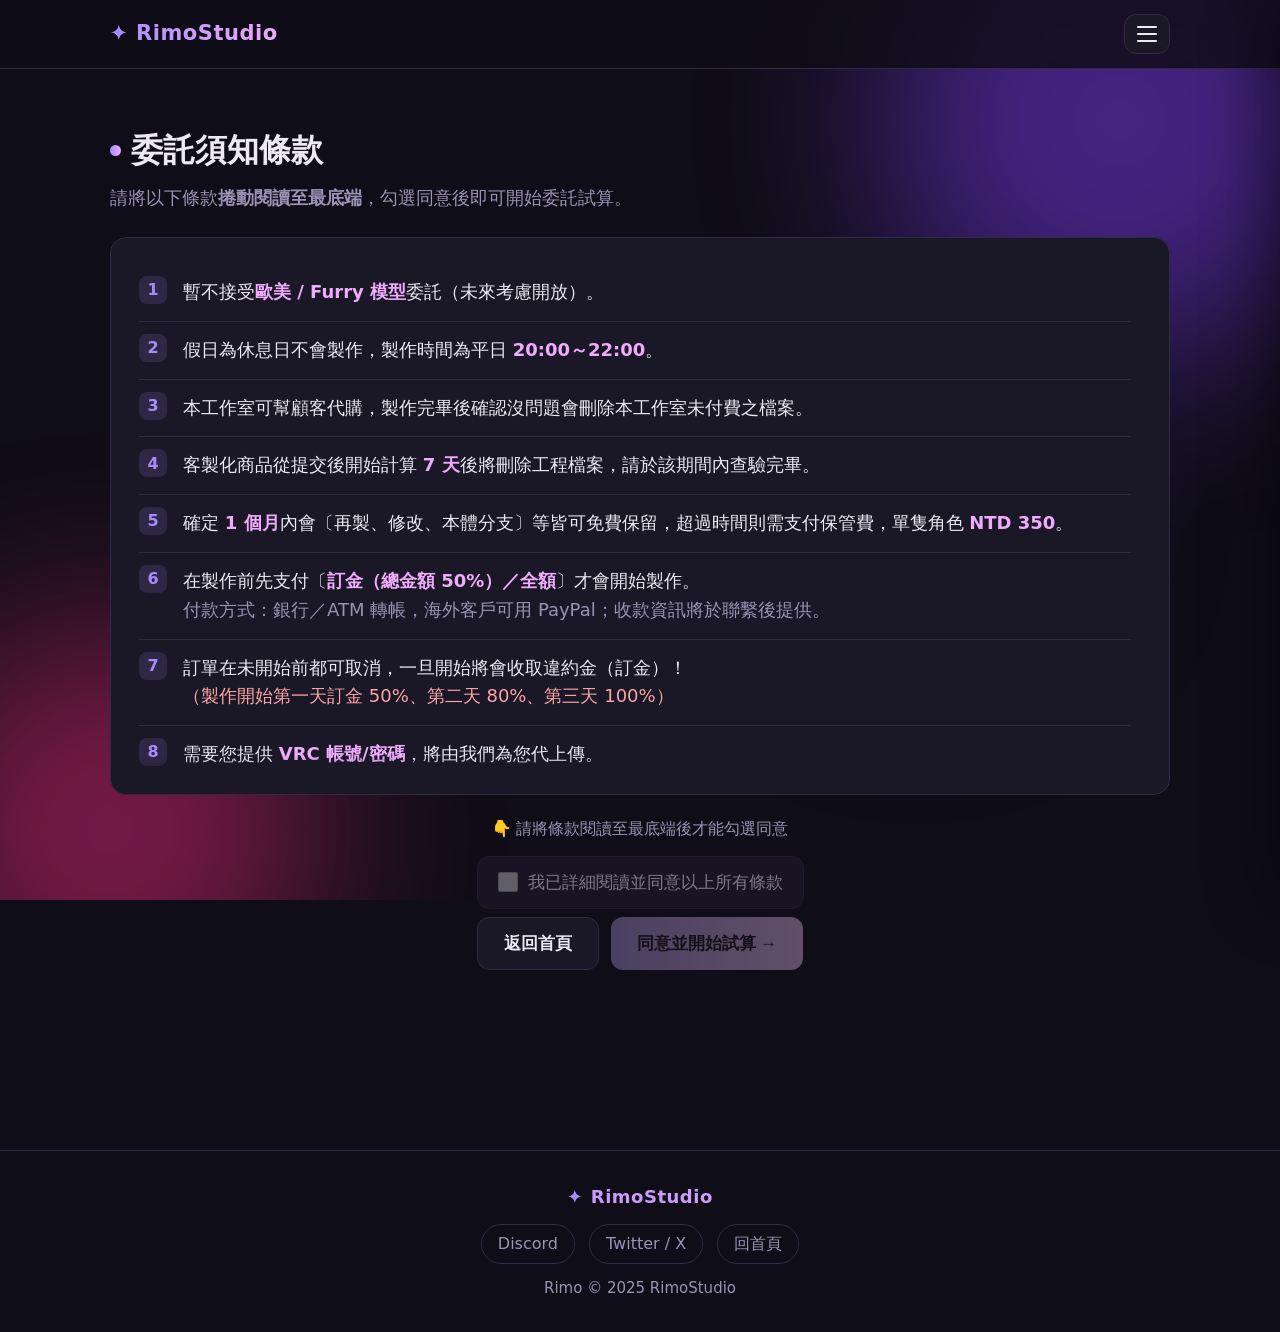
==== estimate.html @ 616fffb2 "V2.2-a - 修改明細結果呈現方式" ====
<!DOCTYPE html>
<html lang="zh-Hant">
<head>
<meta charset="UTF-8">
<meta name="viewport" content="width=device-width, initial-scale=1.0">
<title>委託試算｜RimoStudio VRChat 模型客製化報價</title>
<meta name="description" content="RimoStudio 線上委託試算 —— 選擇方案與加購項目，即時估算 VRChat 角色模型客製化費用。">
<meta name="keywords" content="VRChat,模型修改,改模,角色客製化,委託試算,報價,價目表,RimoStudio">
<meta name="robots" content="index,follow">
<link rel="canonical" href="https://www.vrc-yune.org/estimate.html">
<meta property="og:type" content="website">
<meta property="og:site_name" content="RimoStudio">
<meta property="og:locale" content="zh_TW">
<meta property="og:title" content="委託試算｜RimoStudio">
<meta property="og:description" content="線上估算 VRChat 角色模型客製化費用。">
<meta property="og:url" content="https://www.vrc-yune.org/estimate.html">
<link rel="icon" type="image/svg+xml" href="assets/favicon.svg">
<script>
  document.documentElement.classList.add('js');
  /* 委託須知閘門：同意效期 24 小時，未同意或已過期者導回須知頁 */
  (function(){
    var ONE_DAY = 86400000;
    var t = +localStorage.getItem('rimo_agreed') || 0;
    if(!t || Date.now() - t > ONE_DAY){ location.replace('terms.html'); }
  })();
</script>
<link rel="stylesheet" href="assets/style.css?v=14">
<style>
  .wrap{padding-bottom:120px}
  .page-head{text-align:center;padding:40px 0 8px}
  .page-head h1{font-size:clamp(28px,4vw,40px);letter-spacing:1px;
    background:linear-gradient(90deg,var(--accent),var(--accent-2));
    -webkit-background-clip:text;background-clip:text;color:transparent}
  .page-head p{color:var(--muted);margin-top:6px}
  .steps{display:flex;gap:8px;justify-content:center;flex-wrap:wrap;margin-top:14px}
  .steps span{font-size:15px;color:var(--muted);background:var(--panel);
    border:1px solid var(--line);border-radius:999px;padding:6px 14px}
  .steps b{color:var(--accent)}

  .layout{display:grid;grid-template-columns:1fr 340px;gap:24px;margin-top:24px;align-items:start}
  @media(max-width:860px){.layout{grid-template-columns:1fr}}

  section.card{background:var(--panel);border:1px solid var(--line);
    border-radius:var(--radius);padding:20px 22px;margin-bottom:20px}
  section.card > h2{font-size:20px;margin-bottom:4px;display:flex;align-items:center;gap:8px}
  section.card > .sub{color:var(--muted);font-size:15px;margin-bottom:16px}
  h2 .dot{width:9px;height:9px;border-radius:50%;background:var(--accent);display:inline-block}

  .plans{display:grid;grid-template-columns:1fr 1fr;gap:12px}
  @media(max-width:520px){.plans{grid-template-columns:1fr}}
  .plan{position:relative;border:1.5px solid var(--line);border-radius:14px;
    padding:14px 16px;cursor:pointer;transition:.15s;background:var(--panel-2)}
  .plan:hover{border-color:var(--accent)}
  .plan.sel{border-color:var(--accent);box-shadow:0 0 0 3px var(--accent-soft)}
  .plan input{position:absolute;opacity:0;pointer-events:none}
  .plan .pname{font-weight:600;font-size:17px}
  .plan .pprice{color:var(--accent-2);font-weight:700;margin:4px 0}
  .plan .pnote{color:var(--muted);font-size:14px;line-height:1.5}

  .row{display:flex;align-items:center;gap:12px;padding:12px 0;border-top:1px solid var(--line)}
  .row:first-of-type{border-top:none}
  .row .info{flex:1;min-width:0}
  .row .rname{font-size:16.5px;font-weight:500}
  .row .rnote{color:var(--muted);font-size:14px}
  .row .price{color:var(--accent-2);font-weight:600;white-space:nowrap;font-size:16px}
  .badge{display:inline-block;font-size:12px;background:var(--accent-soft);color:var(--accent);
    border-radius:6px;padding:1px 6px;margin-left:6px;vertical-align:middle}

  .stepper{display:flex;align-items:center;background:var(--panel-2);
    border:1px solid var(--line);border-radius:10px;overflow:hidden}
  .stepper button{width:32px;height:32px;border:none;background:transparent;color:var(--text);
    font-size:20px;cursor:pointer;transition:.1s}
  .stepper button:hover{background:var(--accent-soft);color:var(--accent)}
  .stepper .val{width:34px;text-align:center;font-variant-numeric:tabular-nums;font-weight:600}
  .stepper.zero .val{color:var(--muted)}

  .alt-toggle{font-size:11px;color:var(--muted);cursor:pointer;user-select:none;
    display:inline-flex;align-items:center;gap:4px;margin-top:3px}
  .alt-toggle input{accent-color:var(--accent)}
  .chk{display:flex;align-items:center;gap:8px;cursor:pointer}
  .chk input{width:18px;height:18px;accent-color:var(--accent);cursor:pointer}

  aside{position:sticky;top:80px}
  .summary{background:linear-gradient(180deg,var(--panel-2),var(--panel));
    border:1px solid var(--line);border-radius:var(--radius);padding:20px}
  .summary h3{font-size:18px;margin-bottom:14px}
  #items{font-size:15px;max-height:44vh;overflow:auto}
  #items .li{display:flex;justify-content:space-between;gap:10px;padding:6px 0;
    border-bottom:1px dashed var(--line);color:var(--muted)}
  #items .li .n{color:var(--text)}
  #items .empty{color:var(--muted);text-align:center;padding:20px 0}
  .total{margin-top:16px;padding-top:16px;border-top:2px solid var(--line);
    display:flex;justify-content:space-between;align-items:baseline}
  .total .lbl{font-size:16px;color:var(--muted)}
  .total .amt{font-size:32px;font-weight:800;color:var(--accent-2)}
  .from-note{font-size:13px;color:var(--muted);margin-top:8px;line-height:1.5}
  .cta-btn{display:block;width:100%;text-align:center;margin-top:16px;
    background:linear-gradient(90deg,var(--accent),var(--accent-2));color:#1a1726;
    font-weight:700;padding:13px;border-radius:12px;border:none;cursor:pointer;font-size:17px}
  .cta-btn:hover{filter:brightness(1.08)}
  .sub-link{display:block;width:100%;text-align:center;margin-top:10px;padding:11px;
    border-radius:12px;border:1px solid var(--line);color:var(--muted);
    font-size:16px;transition:.15s}
  .sub-link:hover{border-color:var(--accent);color:var(--accent-2)}
  /* 折扣代碼 */
  .disc-box{margin-top:14px}
  .disc-row{display:flex;gap:8px}
  .disc-row input{flex:1;min-width:0;padding:10px 12px;border-radius:10px;border:1px solid var(--line);
    background:var(--panel-2);color:var(--text);font-size:15px;text-transform:uppercase}
  .disc-row input::placeholder{text-transform:none;color:var(--muted)}
  .disc-row button{border:none;border-radius:10px;padding:0 18px;cursor:pointer;font-weight:700;font-size:15px;
    background:var(--panel-2);border:1px solid var(--line);color:var(--text);transition:.15s}
  .disc-row button:hover{border-color:var(--accent);color:var(--accent-2)}
  .disc-msg{font-size:13px;margin-top:8px;min-height:1em}
  .disc-msg.ok{color:var(--ok)} .disc-msg.err{color:#fca5a5}
  .disc-line{display:flex;justify-content:space-between;align-items:center;margin-top:14px;
    color:var(--ok);font-size:14px;font-weight:600}
  /* 試算結果彈窗 */
  .result-modal{position:fixed;inset:0;z-index:120;background:rgba(8,6,14,.75);backdrop-filter:blur(4px);
    display:none;align-items:flex-start;justify-content:center;padding:40px 16px;overflow:auto}
  .result-modal.open{display:flex}
  .rm-card{background:var(--panel);border:1px solid var(--line);border-radius:18px;max-width:460px;width:100%;
    padding:28px 26px;position:relative;box-shadow:0 30px 80px rgba(0,0,0,.55);animation:rmIn .35s cubic-bezier(.16,.8,.3,1)}
  @keyframes rmIn{from{opacity:0;transform:translateY(24px) scale(.97)}to{opacity:1;transform:none}}
  .rm-x{position:absolute;top:12px;right:16px;background:none;border:none;color:var(--muted);font-size:26px;cursor:pointer;line-height:1}
  .rm-x:hover{color:var(--text)}
  .rm-head{text-align:center;border-bottom:1px solid var(--line);padding-bottom:16px;margin-bottom:16px}
  .rm-logo{font-weight:800;font-size:15px;letter-spacing:.5px;
    background:linear-gradient(90deg,var(--accent),var(--accent-2));-webkit-background-clip:text;background-clip:text;color:transparent}
  .rm-head h3{font-size:22px;margin:6px 0 4px}
  .rm-date{font-size:12.5px;color:var(--muted)}
  .rm-items{font-size:14px;max-height:38vh;overflow:auto}
  .rm-items .li{display:flex;justify-content:space-between;gap:10px;padding:7px 0;border-bottom:1px dashed var(--line);color:var(--muted)}
  .rm-items .li .n{color:var(--text)}
  .rm-items .li.disc{color:var(--ok);font-weight:600}
  .rm-total-row{display:flex;justify-content:space-between;align-items:baseline;margin-top:14px;padding-top:14px;border-top:2px solid var(--line)}
  .rm-total-row>span:first-child{color:var(--muted);font-size:15px}
  .rm-total{font-size:30px;font-weight:800;color:var(--accent-2)}
  .rm-note{font-size:12.5px;color:var(--muted);margin-top:14px;line-height:1.7;text-align:center}
  .rm-code{margin-top:14px;text-align:center;font-size:15px;font-weight:700;color:var(--accent-2);
    background:var(--accent-soft);border:1px dashed var(--accent);border-radius:10px;padding:10px 12px}
  .rm-code b{font-family:monospace;font-size:17px;letter-spacing:1px}
  .rm-actions{display:flex;flex-direction:column;gap:10px;margin-top:18px}
  .rm-actions .btn{width:100%;text-align:center}
  /* 對應／非對應雙計數器 */
  .alt-counters{display:flex;flex-direction:column;gap:8px;align-items:flex-end}
  .ac{display:flex;align-items:center;gap:10px}
  .ac-lbl{font-size:14px;color:var(--muted);white-space:nowrap}
  .ac-lbl b{color:var(--accent-2);font-weight:700;margin-left:4px}
  @media(max-width:520px){
    .alt-counters{align-items:stretch;width:100%}
    .ac{justify-content:space-between}
  }
</style>
</head>
<body>

<div class="orbs"><span class="orb a"></span><span class="orb b"></span><span class="orb c"></span></div>

<nav class="nav"><div class="nav-inner">
  <span class="brand">RimoStudio</span>
  <button class="nav-toggle" aria-label="開啟選單" aria-expanded="false"><span></span><span></span><span></span></button>
  <div class="nav-links">
    <a href="index.html">首頁</a>
    <a href="index.html#gallery">作品集</a>
    <a href="team.html">團隊介紹</a>
    <a href="terms.html">委託須知</a>
    <a href="glossary.html">用詞說明</a>
    <a href="index.html#faq">常見問答</a>
    <a href="index.html#schedule">改模排程</a>
    <a href="estimate.html" class="cta">委託試算</a>
  </div>
</div></nav>
<div class="nav-backdrop"></div>

<div class="wrap">
  <header class="page-head stagger">
    <h1 class="reveal">委託試算</h1>
    <p class="reveal">選擇方案與加購項目，即時估算你的委託費用（新台幣 TWD）</p>
    <div class="steps reveal"><span><b>1.</b> 選擇方案</span><span><b>2.</b> 選擇加購商品</span><span><b>3.</b> 聯繫店主</span></div>
    <p class="reveal" style="margin-top:12px;font-size:15.5px;color:var(--muted)">
      不清楚名詞含義？請先參考 <a href="glossary.html">用詞說明</a>
    </p>
  </header>

  <div class="layout">
    <main>
      <section class="card reveal">
        <h2><span class="dot"></span>選擇方案</h2>
        <div class="sub">優惠方案已含基礎 $900；價格為方案總價</div>
        <div class="plans stagger" id="plans"></div>
      </section>

      <section class="card reveal">
        <h2><span class="dot"></span>加購區</h2>
        <div class="sub">可依需求自由追加，數量即時計入總價</div>
        <div id="grp-main"></div>
      </section>

      <section class="card reveal">
        <h2><span class="dot"></span>便利功能</h2>
        <div id="grp-util"></div>
      </section>

      <section class="card reveal">
        <h2><span class="dot"></span>NSFW 系統</h2>
        <div class="sub">預設位置：嘴、胸、穴、屁股、左右手；每多一個位置 +$100</div>
        <div id="grp-nsfw"></div>
      </section>

      <section class="card reveal">
        <h2><span class="dot"></span>Booth 商品代購</h2>
        <div class="sub">依商品日幣金額分級，每件商品額外收取</div>
        <div id="grp-booth"></div>
      </section>

      <section class="card reveal">
        <h2><span class="dot"></span>加購保固</h2>
        <div class="sub">每 1 個月 $700，每個方案最多可加購至 6 個月（部分方案已含保固）</div>
        <div id="grp-warranty"></div>
      </section>
    </main>

    <aside>
      <div class="summary reveal right">
        <h3>試算明細</h3>
        <div id="items"><div class="empty">尚未選擇任何項目</div></div>
        <div class="disc-box" id="discBox">
          <div class="disc-row">
            <input type="text" id="discCode" placeholder="折扣代碼（選填）" autocomplete="off">
            <button type="button" id="discApply">套用</button>
          </div>
          <div class="disc-msg" id="discMsg"></div>
        </div>
        <div class="disc-line" id="discLine" style="display:none"><span id="discTag"></span><span id="discAmt"></span></div>
        <div class="total"><span class="lbl">預估總額</span><span class="amt" id="total">$0</span></div>
        <div class="from-note" id="fromNote"></div>
        <button class="cta-btn" id="cta">聯繫店主確認委託 →</button>
        <a href="glossary.html" class="sub-link">📖 查看用詞說明</a>
      </div>
    </aside>
  </div>
</div>

<!-- 試算結果彈窗 -->
<div class="result-modal" id="resultModal">
  <div class="rm-card">
    <button class="rm-x" id="rmClose" aria-label="關閉">×</button>
    <div class="rm-head">
      <div class="rm-logo">✦ RimoStudio</div>
      <h3>委託試算結果</h3>
      <div class="rm-date" id="rmDate"></div>
    </div>
    <div class="rm-items" id="rmItems"></div>
    <div class="rm-total-row"><span>預估總額</span><span class="rm-total" id="rmTotal">$0</span></div>
    <div class="rm-code" id="rmCode" style="display:none"></div>
    <div class="rm-note">※ 此為預估金額，實際費用由店主確認為準。<br>請<strong>截圖或複製此結果</strong>，並透過 Discord 聯繫店主完成委託。</div>
    <div class="rm-actions">
      <a href="https://discord.gg/tzbvaHy9Kx" target="_blank" rel="noopener" class="btn btn-primary">前往 Discord 聯繫店主 →</a>
      <button class="btn btn-ghost" id="rmCopy">📋 複製明細文字</button>
      <button class="btn btn-ghost" id="rmBack">返回修改</button>
    </div>
  </div>
</div>

<footer class="footer">
  <div class="brand">RimoStudio</div>
  <div class="social">
    <a href="https://discord.gg/tzbvaHy9Kx" target="_blank" rel="noopener">Discord</a>
    <a href="https://x.com/Rimooo_vrc" target="_blank" rel="noopener">Twitter / X</a>
    <a href="index.html">回首頁</a>
  </div>
  <div>Rimo © 2025 RimoStudio</div>
</footer>

<script>
const PLANS = [
  {id:'none',    name:'不選方案（只加購）', price:0,    note:'僅計算下方加購項目'},
  {id:'upload',  name:'代客上傳',           price:250,  note:'僅上傳模型，不含任何修改及保固'},
  {id:'oc',      name:'通靈 / 風格 / OC 人物', price:4500, from:true, note:'店主風格／自訂人物，含保固 1 個月'},
  {id:'friendly',name:'友好方案',           price:1200, note:'模型×1 / 衣服×1 / 頭髮×1 / 按鈕×2 / 無保固'},
  {id:'value',   name:'超值方案',           price:2100, note:'模型×1 / 衣服×1 / 頭髮×1 / 按鈕×5 / 簡易改色×1 / 保固1個月'},
  {id:'discount',name:'優惠方案',           price:2700, note:'模型×1 / 衣服×1 / 頭髮×1 / 按鈕×8 / 簡易改色×1 / 臉型×1 / 保固2個月'},
  {id:'peace',   name:'安心方案',           price:1500, note:'模型×1 / 自由選配 / 保固1個月'},
];
const MAIN = [
  {id:'cloth', name:'套衣服',      price:150, note:'對應角色', alt:{name:'非對應角色', price:350, from:true}},
  {id:'hair',  name:'套頭髮',      price:150, note:'對應角色', alt:{name:'非對應角色', price:350, from:true}},
  {id:'prop',  name:'套道具',      price:150, note:'對應角色', alt:{name:'非對應角色', price:250, from:true}},
  {id:'makeup',name:'妝容 / 紋身', price:150, from:true, alt:{name:'非對應角色', price:500, from:true}},
  {id:'func',  name:'功能安裝',    price:350, from:true, alt:{name:'非對應角色', price:600, from:true}},
  {id:'funcmod',name:'功能修改',   price:600, from:true, note:'提取部分功能等'},
  {id:'btnTrad',name:'傳統按鈕',   price:250},
  {id:'btnMod', name:'現代按鈕',   price:100, note:'所有方案預設現代按鈕'},
  {id:'recolor',name:'簡易改圖 / 色', price:250, note:'無精修'},
  {id:'recolorAdv',name:'進階改圖 / 色', price:500, from:true, note:'精修'},
  {id:'face',  name:'臉型修改',    price:450, from:true, note:'姐系 / 妹系等'},
  {id:'anim',  name:'角色動畫',    price:350, from:true, note:'手勢、表情、動作'},
  {id:'body',  name:'身形修改',    price:600, from:true},
  {id:'material',name:'材質修改',  price:350, from:true},
  {id:'mesh',  name:'網格修改',    price:300, from:true, note:'$300～2000 起，依複雜度'},
];
const UTIL = [
  {id:'handmenu', type:'baseCounter', name:'手部虛擬快捷選單', base:300, per:100,
    baseLabel:'安裝', perLabel:'額外虛擬按鈕', note:'僅限 VR 玩家；每顆按鈕 +$100'},
  {id:'utility', name:'簡易便利工具安裝', price:350, note:'睡姿 / 坐蹲姿 / 畫筆 / 小地圖 / 飛行 等'},
];
const NSFW = [
  {id:'sps',  type:'baseCounter', name:'SPS 系統',   base:250, per:100, baseLabel:'安裝', perLabel:'額外位置', note:'可吸附柱狀體'},
  {id:'spsd', type:'baseCounter', name:'SPS-D 系統', base:350, per:100, baseLabel:'安裝', perLabel:'額外位置', note:'插入物體'},
  {id:'pcs',  type:'baseCounter', name:'PCS 系統',   base:150, per:100, baseLabel:'安裝', perLabel:'額外位置', note:'吸附時有聲音'},
];
const BOOTH = [
  {id:'b1', name:'Booth 代購 ¥50～2999',   price:50},
  {id:'b2', name:'Booth 代購 ¥3000～4999', price:80},
  {id:'b3', name:'Booth 代購 ¥5000 以上',  price:150},
];

// ▼▼▼ 折扣後台網址：部署 Cloudflare Worker 後填入（結尾不要加斜線）；留空則隱藏折扣框 ▼▼▼
const DISCOUNT_API = 'https://rimo-discount.u1788u1788.workers.dev';
// ▲▲▲

const state = { plan:'none', qty:{}, alt:{}, warranty:0, discount:null };
const $ = s => document.querySelector(s);

function buildPlans(){
  $('#plans').innerHTML = PLANS.map(p=>`
    <label class="plan reveal ${p.id==='none'?'sel':''}" data-plan="${p.id}">
      <input type="radio" name="plan" value="${p.id}" ${p.id==='none'?'checked':''}>
      <div class="pname">${p.name}</div>
      <div class="pprice">${p.price?('$'+p.price.toLocaleString()+(p.from?' 起':'')):'—'}</div>
      <div class="pnote">${p.note}</div>
    </label>`).join('');
  document.querySelectorAll('.plan').forEach(el=>{
    el.addEventListener('click',()=>{
      state.plan = el.dataset.plan;
      document.querySelectorAll('.plan').forEach(x=>x.classList.remove('sel'));
      el.classList.add('sel');
      el.querySelector('input').checked = true;
      recalc();
    });
  });
}
function stepper(id, val){
  return `<div class="stepper ${val?'':'zero'}" data-step="${id}">
      <button data-d="-1">−</button><span class="val" id="v-${id}">${val}</span><button data-d="1">+</button>
    </div>`;
}
function subCounterRow(id, name, price, from, note){
  const q = state.qty[id]||0;
  const priceTxt = '$'+price.toLocaleString()+(from?'<span class="badge">起</span>':'');
  return `<div class="row">
      <div class="info"><div class="rname">${name}</div>
        <div class="rnote">${note||''}</div></div>
      <div class="price">${priceTxt}</div>
      ${stepper(id, q)}
    </div>`;
}
function miniCounter(id, label, price, from){
  const q = state.qty[id]||0;
  return `<div class="ac">
      <span class="ac-lbl">${label}<b>$${price.toLocaleString()}${from?' 起':''}</b></span>
      ${stepper(id, q)}
    </div>`;
}
function counterRow(it){
  // 有對應/非對應之分的項目 → 同一列放兩個小計數器，可同時加購
  if(it.alt){
    return `<div class="row">
        <div class="info"><div class="rname">${it.name}</div>
          <div class="rnote">對應／非對應可分別加購</div></div>
        <div class="alt-counters">
          ${miniCounter(it.id, '對應角色 ', it.price, it.from)}
          ${miniCounter(it.id+'_alt', it.alt.name+' ', it.alt.price, it.alt.from)}
        </div>
      </div>`;
  }
  return subCounterRow(it.id, it.name, it.price, it.from, it.note||'');
}
function baseCounterRow(it){
  const q = state.qty[it.id]||0;
  const on = state.qty[it.id+'_on']?1:0;
  return `<div class="row">
      <div class="info">
        <label class="chk"><input type="checkbox" data-base="${it.id}" ${on?'checked':''}>
          <span class="rname">${it.name}</span></label>
        <div class="rnote">${it.note||''}（${it.baseLabel} $${it.base}／${it.perLabel} 每個 +$${it.per}）</div>
      </div>
      <div class="price">$${it.base}</div>
      <div style="display:flex;flex-direction:column;align-items:flex-end;gap:2px">
        <span class="rnote">${it.perLabel}</span>${stepper(it.id, q)}
      </div>
    </div>`;
}
function render(){
  $('#grp-main').innerHTML  = MAIN.map(counterRow).join('');
  $('#grp-util').innerHTML  = UTIL.map(it=>it.type==='baseCounter'?baseCounterRow(it):counterRow(it)).join('');
  $('#grp-nsfw').innerHTML  = NSFW.map(baseCounterRow).join('');
  $('#grp-booth').innerHTML = BOOTH.map(counterRow).join('');
  $('#grp-warranty').innerHTML = `<div class="row">
      <div class="info"><div class="rname">加購保固</div><div class="rnote">每 1 個月 $700，上限 6 個月</div></div>
      <div class="price">$700 / 月</div>${stepper('warranty', state.warranty)}
    </div>`;
  bindSteppers(); bindBases();
}
function bindSteppers(){
  document.querySelectorAll('[data-step]').forEach(el=>{
    const id = el.dataset.step;
    el.querySelectorAll('button').forEach(b=>{
      b.onclick = ()=>{
        const d = +b.dataset.d;
        if(id==='warranty'){ state.warranty = Math.max(0,Math.min(6,state.warranty+d)); }
        else { state.qty[id] = Math.max(0,(state.qty[id]||0)+d); }
        recalc(); render();
      };
    });
  });
}
function bindBases(){
  document.querySelectorAll('[data-base]').forEach(el=>{
    el.onchange = ()=>{ state.qty[el.dataset.base+'_on']=el.checked; recalc(); render(); };
  });
}
function recalc(){
  let total=0, hasFrom=false;
  const lines=[];
  const add=(name,amt,from)=>{ lines.push({name,amt,from}); total+=amt; if(from)hasFrom=true; };

  const plan = PLANS.find(p=>p.id===state.plan);
  if(plan && plan.price>0) add(plan.name, plan.price, plan.from);

  const allCounters = [...MAIN, ...BOOTH, ...UTIL.filter(x=>x.type!=='baseCounter')];
  allCounters.forEach(it=>{
    const q = state.qty[it.id]||0;
    if(q) add(`${it.name}${it.alt?'（對應角色）':''} ×${q}`, it.price*q, it.from);
    if(it.alt){
      const qa = state.qty[it.id+'_alt']||0;
      if(qa) add(`${it.name}（${it.alt.name}）×${qa}`, it.alt.price*qa, it.alt.from);
    }
  });

  [...UTIL, ...NSFW].filter(x=>x.type==='baseCounter').forEach(it=>{
    if(!state.qty[it.id+'_on']) return;
    const extra = state.qty[it.id]||0;
    add(`${it.name}`, it.base, false);
    if(extra) add(`　└ ${it.perLabel} ×${extra}`, it.per*extra, false);
  });

  if(state.warranty>0) add(`加購保固 ×${state.warranty} 個月`, 700*state.warranty, false);

  $('#items').innerHTML = lines.length
    ? lines.map(l=>`<div class="li"><span class="n">${l.name}${l.from?'<span class="badge">起</span>':''}</span><span>$${l.amt.toLocaleString()}</span></div>`).join('')
    : '<div class="empty">尚未選擇任何項目</div>';

  // 折扣
  let discountAmt = 0;
  if(state.discount && total>0){
    discountAmt = state.discount.type==='percent'
      ? Math.round(total * state.discount.value / 100)
      : Math.min(total, state.discount.value);
  }
  const finalTotal = Math.max(0, total - discountAmt);
  if(state.discount && discountAmt>0){
    $('#discLine').style.display='flex';
    const d = state.discount;
    $('#discTag').textContent = `折扣 ${d.code}（${d.type==='percent' ? d.value+'%' : '折抵 $'+d.value}）`;
    $('#discAmt').textContent = '-$'+discountAmt.toLocaleString();
  } else {
    $('#discLine').style.display='none';
  }

  // 供結果彈窗 / 複製功能使用
  state.summary = { lines: lines.slice(), discountAmt, finalTotal, hasFrom, discount: state.discount };

  $('#total').textContent = '$'+finalTotal.toLocaleString()+(hasFrom?' 起':'');
  $('#fromNote').textContent = hasFrom
    ? '※ 含「起」價項目，實際費用依需求複雜度由店主確認為準。'
    : '';
}
buildPlans();
render();
recalc();

/* ===== 折扣代碼 ===== */
(function initDiscount(){
  if(!DISCOUNT_API){ $('#discBox').style.display='none'; return; }
  const apply = async ()=>{
    const code = $('#discCode').value.trim();
    const msg = $('#discMsg');
    if(!code){ state.discount=null; msg.textContent=''; msg.className='disc-msg'; recalc(); return; }
    msg.textContent='驗證中…'; msg.className='disc-msg';
    try{
      const r = await fetch(DISCOUNT_API.replace(/\/$/,'')+'/api/validate',{
        method:'POST', headers:{'Content-Type':'application/json'},
        body: JSON.stringify({code})
      });
      const d = await r.json();
      if(d && d.ok){
        state.discount = {code:d.code, type:d.type, value:d.value, label:d.label};
        msg.textContent = '✓ 已套用折扣'+(d.label?'：'+d.label:'');
        msg.className='disc-msg ok';
      }else{
        state.discount = null;
        msg.textContent = '✗ 代碼無效或已停用';
        msg.className='disc-msg err';
      }
    }catch(e){
      state.discount = null;
      msg.textContent = '✗ 連線失敗，請稍後再試';
      msg.className='disc-msg err';
    }
    recalc();
  };
  $('#discApply').onclick = apply;
  $('#discCode').addEventListener('keydown', e=>{ if(e.key==='Enter') apply(); });
})();

$('#cta').onclick = ()=>{
  // 未選任何項目 → 提示，不開結果
  if($('#items .empty')){
    const b=$('#cta'), t=b.textContent;
    b.textContent='請先選擇方案或加購項目';
    setTimeout(()=>{ b.textContent=t; }, 1600);
    return;
  }
  // 組合明細（含折扣行）帶入結果彈窗
  let html = $('#items').innerHTML;
  if(state.discount && $('#discLine').style.display!=='none'){
    html += `<div class="li disc"><span class="n">${$('#discTag').textContent}</span><span>${$('#discAmt').textContent}</span></div>`;
  }
  $('#rmItems').innerHTML = html;
  $('#rmTotal').textContent = $('#total').textContent;
  $('#rmDate').textContent = '試算時間：' + new Date().toLocaleString('zh-TW');
  const dc = $('#rmCode');
  if(state.discount){ dc.style.display='block'; dc.innerHTML = '🎟️ 折扣代碼：<b>'+state.discount.code+'</b>'; }
  else { dc.style.display='none'; }
  $('#resultModal').classList.add('open');
};
const closeResult = ()=> $('#resultModal').classList.remove('open');
$('#rmClose').onclick = closeResult;
$('#rmBack').onclick = closeResult;
$('#resultModal').onclick = e=>{ if(e.target === $('#resultModal')) closeResult(); };
document.addEventListener('keydown', e=>{ if(e.key==='Escape') closeResult(); });

/* 複製明細文字（方便貼到 Discord） */
function buildResultText(){
  const s = state.summary; if(!s) return '';
  let t = '【RimoStudio 委託試算】\n';
  s.lines.forEach(l=>{ t += '・' + l.name + '  $' + l.amt.toLocaleString() + (l.from?'起':'') + '\n'; });
  if(s.discountAmt>0 && s.discount){
    const d = s.discount;
    t += '折扣 ' + d.code + '（' + (d.type==='percent' ? d.value+'%' : '折抵$'+d.value) + '）  -$' + s.discountAmt.toLocaleString() + '\n';
  }
  t += '─────────────\n預估總額：$' + s.finalTotal.toLocaleString() + (s.hasFrom?' 起':'') + '\n';
  if(s.discount) t += '折扣代碼：' + s.discount.code + '\n';
  t += '※ 實際費用以店主確認為準';
  return t;
}
function fallbackCopy(txt, cb){
  const ta = document.createElement('textarea');
  ta.value = txt; ta.style.position='fixed'; ta.style.opacity='0';
  document.body.appendChild(ta); ta.select();
  try{ document.execCommand('copy'); }catch(e){}
  document.body.removeChild(ta); cb && cb();
}
$('#rmCopy').onclick = ()=>{
  const txt = buildResultText();
  const done = ()=>{ const b=$('#rmCopy'), o='📋 複製明細文字'; b.textContent='✓ 已複製！貼到 Discord 即可'; setTimeout(()=>{ b.textContent=o; }, 1800); };
  if(navigator.clipboard && navigator.clipboard.writeText){
    navigator.clipboard.writeText(txt).then(done).catch(()=>fallbackCopy(txt, done));
  } else { fallbackCopy(txt, done); }
};
</script>
<!-- 進場動畫（共用） -->
<script src="assets/app.js?v=2"></script>
</body>
</html>
---- assets/style.css ----
/* ===== RimoStudio 共用樣式 ===== */
:root{
  --bg:#0f0d17;
  --panel:#1a1726;
  --panel-2:#221d33;
  --line:#312a45;
  --text:#ece9f5;
  --muted:#9b93b5;
  --accent:#a78bfa;
  --accent-2:#f0abfc;
  --accent-soft:rgba(167,139,250,.15);
  --ok:#4ade80;
  --radius:16px;
}
*{box-sizing:border-box;margin:0;padding:0}
html{scroll-behavior:smooth}
body{
  font-family:"Segoe UI","Noto Sans TC",-apple-system,system-ui,sans-serif;
  background:var(--bg);
  color:var(--text);
  line-height:1.6;
  min-height:100vh;
  overflow-x:hidden;
  font-size:18px;
}
a{color:var(--accent-2);text-decoration:none}
.wrap{max-width:1100px;margin:0 auto;padding:0 20px}

/* 背景光暈 */
.orbs{position:fixed;inset:0;z-index:-1;overflow:hidden;pointer-events:none}
.orb{position:absolute;border-radius:50%;filter:blur(90px);opacity:.5}
.orb.a{width:480px;height:480px;background:#7c3aed;top:-120px;right:-80px;animation:float 14s ease-in-out infinite}
.orb.b{width:420px;height:420px;background:#db2777;bottom:-140px;left:-100px;animation:float 18s ease-in-out infinite reverse}
.orb.c{width:300px;height:300px;background:#4338ca;top:40%;left:60%;opacity:.3;animation:float 20s ease-in-out infinite}
@keyframes float{0%,100%{transform:translate(0,0)}50%{transform:translate(30px,-40px)}}

/* ===== 導覽列（漢堡抽屜選單） ===== */
.nav{position:sticky;top:0;z-index:50;
  background:rgba(15,13,23,.82);backdrop-filter:blur(12px);
  border-bottom:1px solid var(--line)}
.nav-inner{max-width:1100px;margin:0 auto;padding:14px 20px;
  display:flex;align-items:center;gap:16px}
.brand{font-weight:800;font-size:21px;letter-spacing:.5px;display:flex;align-items:center;gap:8px;
  background:linear-gradient(90deg,var(--accent),var(--accent-2));
  -webkit-background-clip:text;background-clip:text;color:transparent}
.brand::before{content:"✦";-webkit-text-fill-color:var(--accent)}

/* 漢堡按鈕 */
.nav-toggle{margin-left:auto;width:46px;height:40px;border:1px solid var(--line);
  background:var(--panel);border-radius:12px;cursor:pointer;
  display:inline-flex;flex-direction:column;align-items:center;justify-content:center;gap:5px;
  transition:.2s;position:relative;z-index:60}
.nav-toggle:hover{border-color:var(--accent)}
.nav-toggle span{display:block;width:20px;height:2px;background:var(--text);border-radius:2px;transition:.28s ease}
body.nav-open .nav-toggle span:nth-child(1){transform:translateY(7px) rotate(45deg)}
body.nav-open .nav-toggle span:nth-child(2){opacity:0}
body.nav-open .nav-toggle span:nth-child(3){transform:translateY(-7px) rotate(-45deg)}

/* 抽屜選單 */
.nav-links{position:fixed;top:0;right:0;height:100vh;height:100dvh;width:min(300px,82vw);
  background:linear-gradient(180deg,var(--panel-2),var(--panel));
  border-left:1px solid var(--line);box-shadow:-24px 0 60px rgba(0,0,0,.45);
  display:flex;flex-direction:column;gap:4px;padding:90px 22px 30px;
  transform:translateX(105%);transition:transform .38s cubic-bezier(.16,.8,.3,1);z-index:55}
body.nav-open .nav-links{transform:none}
.nav-links a{color:var(--text);font-size:18px;padding:14px 16px;border-radius:12px;
  opacity:0;transform:translateX(24px);transition:background .15s ease,color .15s ease}
.nav-links a:hover{background:var(--accent-soft);color:var(--accent-2)}
/* 進場交錯：用 animation，與 hover 的 transition 完全分開，hover 才不會卡 */
@keyframes navIn{from{opacity:0;transform:translateX(24px)}to{opacity:1;transform:none}}
body.nav-open .nav-links a{animation:navIn .4s cubic-bezier(.16,.8,.3,1) forwards}
body.nav-open .nav-links a:nth-child(1){animation-delay:.05s}
body.nav-open .nav-links a:nth-child(2){animation-delay:.10s}
body.nav-open .nav-links a:nth-child(3){animation-delay:.15s}
body.nav-open .nav-links a:nth-child(4){animation-delay:.20s}
body.nav-open .nav-links a:nth-child(5){animation-delay:.25s}
body.nav-open .nav-links a:nth-child(6){animation-delay:.30s}
body.nav-open .nav-links a:nth-child(7){animation-delay:.35s}
body.nav-open .nav-links a:nth-child(8){animation-delay:.40s}
.nav-links a.cta{color:#1a1726;background:linear-gradient(90deg,var(--accent),var(--accent-2));
  font-weight:700;text-align:center;margin-top:10px}
.nav-links a.cta:hover{filter:brightness(1.08);color:#1a1726}

/* 背景遮罩（層級需低於 .nav 的 50，否則會蓋住選單導致無法點擊） */
.nav-backdrop{position:fixed;inset:0;background:rgba(8,6,14,.55);backdrop-filter:blur(2px);
  opacity:0;visibility:hidden;transition:opacity .3s ease,visibility .3s;z-index:40}
body.nav-open .nav-backdrop{opacity:1;visibility:visible}

/* ===== 通用區塊 ===== */
.section{padding:56px 0 20px}
.section h2{font-size:clamp(24px,3vw,32px);margin-bottom:8px;display:flex;align-items:center;gap:10px}
.section h2 .dot{width:11px;height:11px;border-radius:50%;
  background:linear-gradient(90deg,var(--accent),var(--accent-2))}
.section .lead{color:var(--muted);margin-bottom:24px}

/* 進場動畫（一次性動畫，播完清除以免與 3D 傾斜衝突） */
.js .reveal{opacity:0}
@keyframes revUp{from{opacity:0;transform:translateY(34px)}to{opacity:1;transform:none}}
@keyframes revZoom{from{opacity:0;transform:scale(.9)}to{opacity:1;transform:none}}
@keyframes revLeft{from{opacity:0;transform:translateX(-48px)}to{opacity:1;transform:none}}
@keyframes revRight{from{opacity:0;transform:translateX(48px)}to{opacity:1;transform:none}}
.reveal.play{animation:revUp .7s cubic-bezier(.16,.8,.3,1) both}
.reveal.zoom.play{animation:revZoom .7s cubic-bezier(.16,.8,.3,1) both}
.reveal.left.play{animation:revLeft .7s cubic-bezier(.16,.8,.3,1) both}
.reveal.right.play{animation:revRight .7s cubic-bezier(.16,.8,.3,1) both}
.reveal.done{opacity:1}
@media (prefers-reduced-motion: reduce){
  .js .reveal{opacity:1}
  .reveal.play{animation:none}
}

/* ===== 服務項目卡片 ===== */
.features{display:grid;grid-template-columns:repeat(auto-fit,minmax(200px,1fr));gap:16px}
.feature{background:var(--panel);border:1px solid var(--line);border-radius:var(--radius);
  padding:22px;transition:.2s}
.feature:hover{transform:translateY(-4px);border-color:var(--accent);box-shadow:0 12px 30px rgba(124,58,237,.18)}
.feature .ico{font-size:26px;margin-bottom:10px}
.feature h3{font-size:18px;margin-bottom:6px}
.feature p{color:var(--muted);font-size:15.5px}

/* ===== 作品集（無限橫向輪播）===== */
.carousel{display:flex;gap:16px;overflow-x:auto;overflow-y:hidden;
  scrollbar-width:none;-ms-overflow-style:none;
  padding:8px 2px 16px;cursor:grab;scroll-behavior:auto}
.carousel::-webkit-scrollbar{display:none}
.carousel.dragging{cursor:grabbing}
.carousel img{-webkit-user-drag:none;user-select:none}
.slide{flex:0 0 auto;width:clamp(210px,23vw,290px);height:clamp(320px,48vh,440px);
  position:relative;border-radius:16px;overflow:hidden;border:1px solid var(--line);
  background:var(--panel-2);
  transition:transform .35s ease,box-shadow .35s ease,border-color .35s ease}
.slide:hover{transform:translateY(-6px);box-shadow:0 20px 46px rgba(124,58,237,.32);border-color:var(--accent)}
.slide img{width:100%;height:100%;object-fit:cover;display:block;
  transition:transform .5s ease;pointer-events:none}
.slide:hover img{transform:scale(1.06)}
.slide .cap{position:absolute;left:0;right:0;bottom:0;padding:14px 16px;
  font-weight:600;font-size:17px;
  background:linear-gradient(0deg,rgba(15,13,23,.92),transparent);
  opacity:0;transform:translateY(8px);transition:opacity .35s ease,transform .35s ease}
.slide:hover .cap{opacity:1;transform:none}
.slide .ph{width:100%;height:100%;display:flex;flex-direction:column;
  align-items:center;justify-content:center;gap:8px;color:var(--muted);
  background:linear-gradient(135deg,#231d38,#2c2247)}
.slide .ph .pic{font-size:30px;opacity:.7}

/* 燈箱 */
.lightbox{position:fixed;inset:0;z-index:100;background:rgba(8,6,14,.9);
  display:none;align-items:center;justify-content:center;padding:30px;backdrop-filter:blur(4px)}
.lightbox.open{display:flex}
.lightbox img{max-width:90vw;max-height:88vh;border-radius:14px;box-shadow:0 20px 60px rgba(0,0,0,.6)}
.lightbox .x{position:absolute;top:20px;right:26px;font-size:34px;color:#fff;cursor:pointer;line-height:1}

/* ===== 日曆 ===== */
.cal-box{background:var(--panel);border:1px solid var(--line);border-radius:var(--radius);
  padding:14px;text-align:center}
.cal-box iframe{width:100%;height:600px;border:0;border-radius:12px;display:block}
.cal-placeholder{border:2px dashed var(--line);border-radius:12px;padding:48px 20px;color:var(--muted)}
.cal-placeholder code{background:var(--panel-2);padding:2px 8px;border-radius:6px;color:var(--accent-2)}

/* ===== Footer ===== */
.footer{border-top:1px solid var(--line);margin-top:60px;
  padding:32px 20px;text-align:center;color:var(--muted);font-size:15px}
.footer .brand{font-size:18px;justify-content:center;margin-bottom:10px}
.footer .social{display:flex;gap:14px;justify-content:center;margin:12px 0}
.footer .social a{color:var(--muted);font-size:16px;border:1px solid var(--line);
  padding:6px 16px;border-radius:999px;transition:.15s}
.footer .social a:hover{color:var(--text);border-color:var(--accent)}

/* ===== 按鈕（共用） ===== */
.btn{padding:12px 26px;border-radius:12px;font-weight:700;font-size:17px;
  transition:.15s;cursor:pointer;border:none;display:inline-block;text-align:center}
.btn-primary{background:linear-gradient(90deg,var(--accent),var(--accent-2));color:#1a1726}
.btn-primary:hover{filter:brightness(1.08);transform:translateY(-2px)}
.btn-ghost{background:var(--panel);border:1px solid var(--line);color:var(--text)}
.btn-ghost:hover{border-color:var(--accent)}
.btn:disabled,.btn[disabled]{opacity:.4;cursor:not-allowed;filter:grayscale(.4);transform:none}

/* ===== 委託須知條款（共用） ===== */
.terms{background:var(--panel);border:1px solid var(--line);border-radius:var(--radius);padding:26px 28px}
.terms ol{list-style:none;counter-reset:t}
.terms li{counter-increment:t;position:relative;padding:14px 0 14px 44px;border-top:1px solid var(--line)}
.terms li:first-child{border-top:none}
.terms li::before{content:counter(t);position:absolute;left:0;top:12px;
  width:28px;height:28px;border-radius:8px;background:var(--accent-soft);color:var(--accent);
  display:flex;align-items:center;justify-content:center;font-weight:700;font-size:16px}
.terms .hl{color:var(--accent-2);font-weight:600}
.terms .warn{color:#fca5a5}
.agree{margin-top:24px;text-align:center}

/* 可捲動條款框（同意閘門） */
.terms-scroll{max-height:56vh;overflow-y:auto;padding-right:10px}
.terms-scroll::-webkit-scrollbar{width:10px}
.terms-scroll::-webkit-scrollbar-track{background:var(--panel-2);border-radius:8px}
.terms-scroll::-webkit-scrollbar-thumb{background:var(--line);border-radius:8px}
.terms-scroll::-webkit-scrollbar-thumb:hover{background:var(--accent)}
.scroll-fade{position:relative}
.scroll-fade::after{content:"";position:absolute;left:0;right:10px;bottom:0;height:38px;
  pointer-events:none;border-radius:0 0 var(--radius) var(--radius);
  background:linear-gradient(0deg,var(--panel),transparent);transition:opacity .3s}
.scroll-fade.at-bottom::after{opacity:0}

/* 同意區 */
.gate{margin-top:22px;text-align:center}
.gate .agree-check{display:inline-flex;align-items:center;gap:10px;cursor:pointer;
  font-size:17px;user-select:none;color:var(--text);
  background:var(--panel-2);border:1px solid var(--line);border-radius:12px;padding:12px 20px;transition:.15s}
.gate .agree-check:not(.disabled):hover{border-color:var(--accent)}
.gate .agree-check input{width:20px;height:20px;accent-color:var(--accent);cursor:pointer}
.gate .agree-check.disabled{opacity:.5;cursor:not-allowed}
.gate .hint{color:var(--muted);font-size:15.5px;margin:14px 0}
.gate .hint.ok{color:var(--ok)}
.gate .actions{margin-top:8px;display:flex;gap:12px;justify-content:center;flex-wrap:wrap}

/* ===== 用詞說明 ===== */
.glossary{display:grid;grid-template-columns:repeat(auto-fit,minmax(300px,1fr));gap:16px}
.term{background:var(--panel);border:1px solid var(--line);border-radius:var(--radius);
  padding:20px 22px;transition:.2s}
.term:hover{border-color:var(--accent);transform:translateY(-3px);
  box-shadow:0 12px 28px rgba(124,58,237,.16)}
.term h3{font-size:19px;margin-bottom:10px;display:flex;align-items:center;gap:8px;color:var(--accent-2)}
.term h3::before{content:"";width:7px;height:7px;border-radius:50%;
  background:linear-gradient(90deg,var(--accent),var(--accent-2));flex:none}
.term h3 .nsfw{font-size:12px;font-weight:700;color:#fca5a5;border:1px solid #fca5a5;
  border-radius:6px;padding:1px 6px;margin-left:auto}
.term p{color:var(--muted);font-size:16px;line-height:1.7}
.term .sub{color:var(--muted);font-size:16px;line-height:1.7;
  margin-top:8px;padding-left:12px;border-left:2px solid var(--line)}
.term .sub b{color:var(--text)}
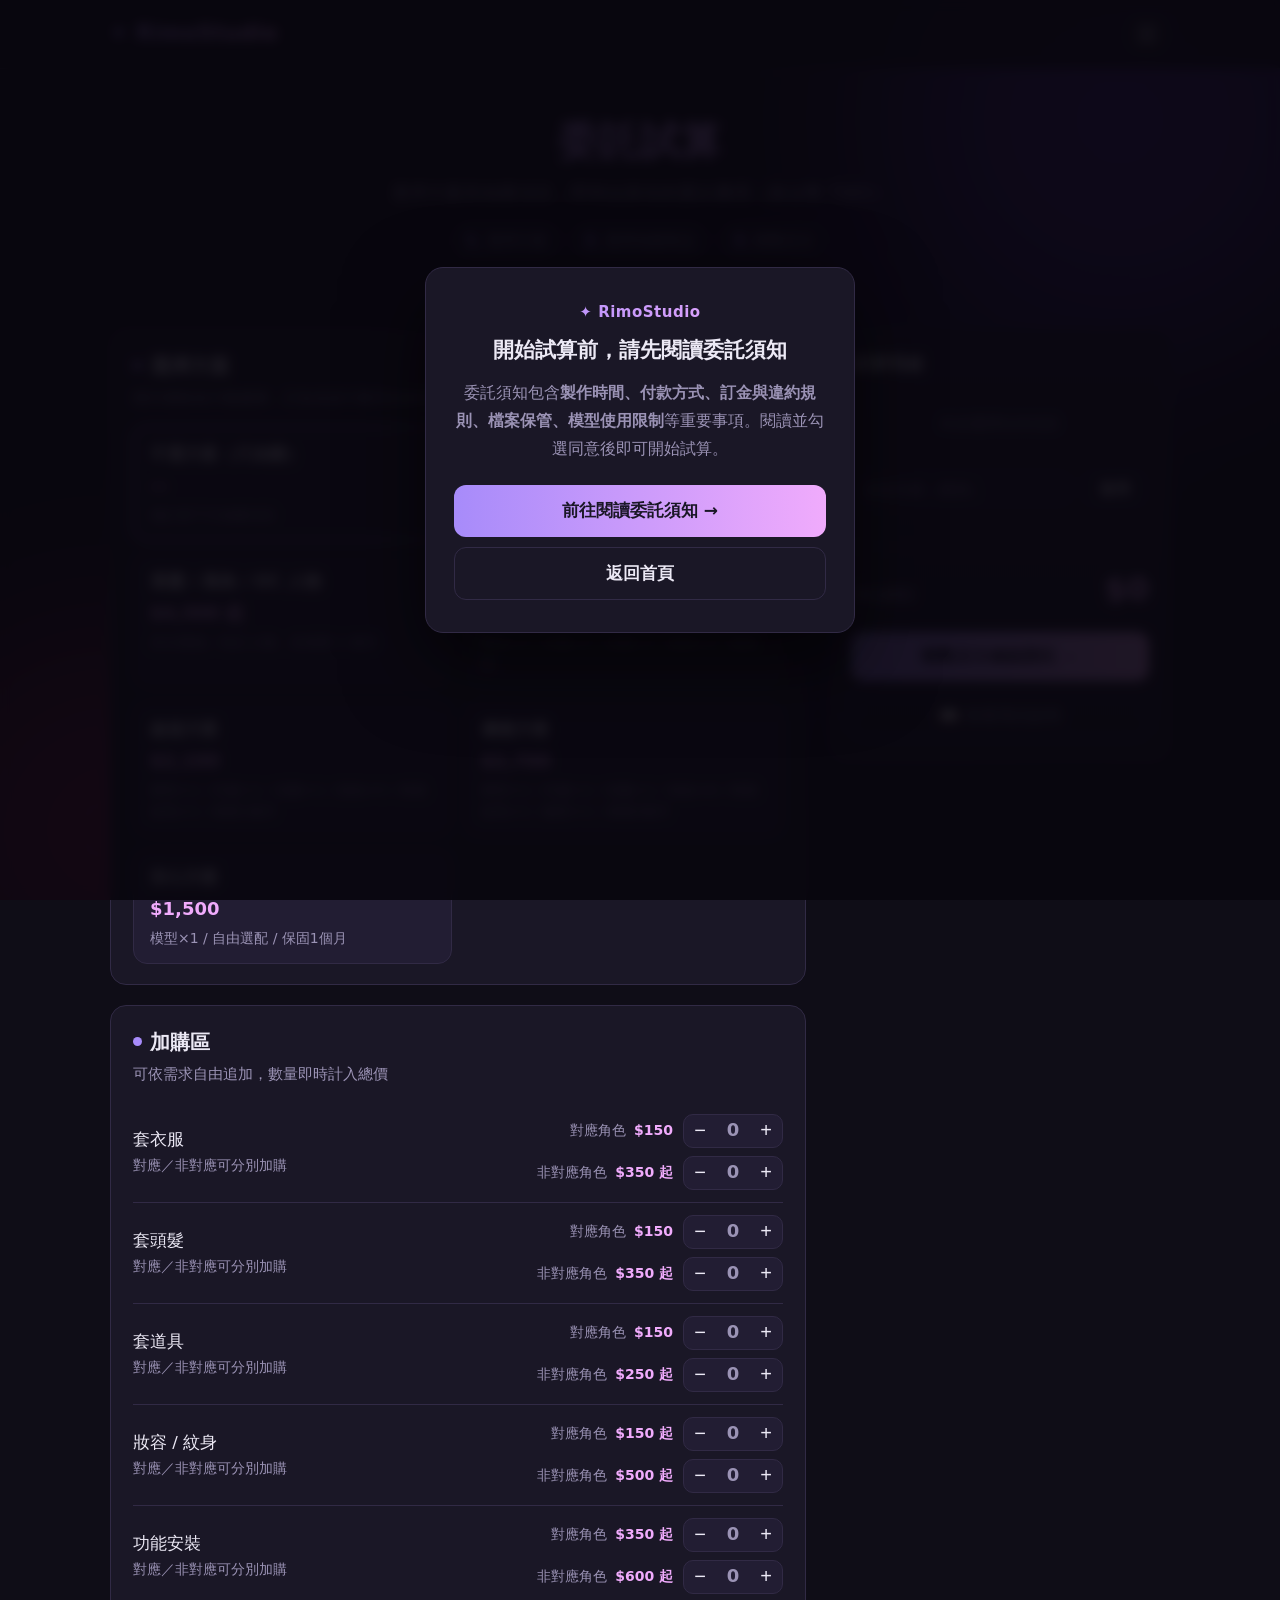
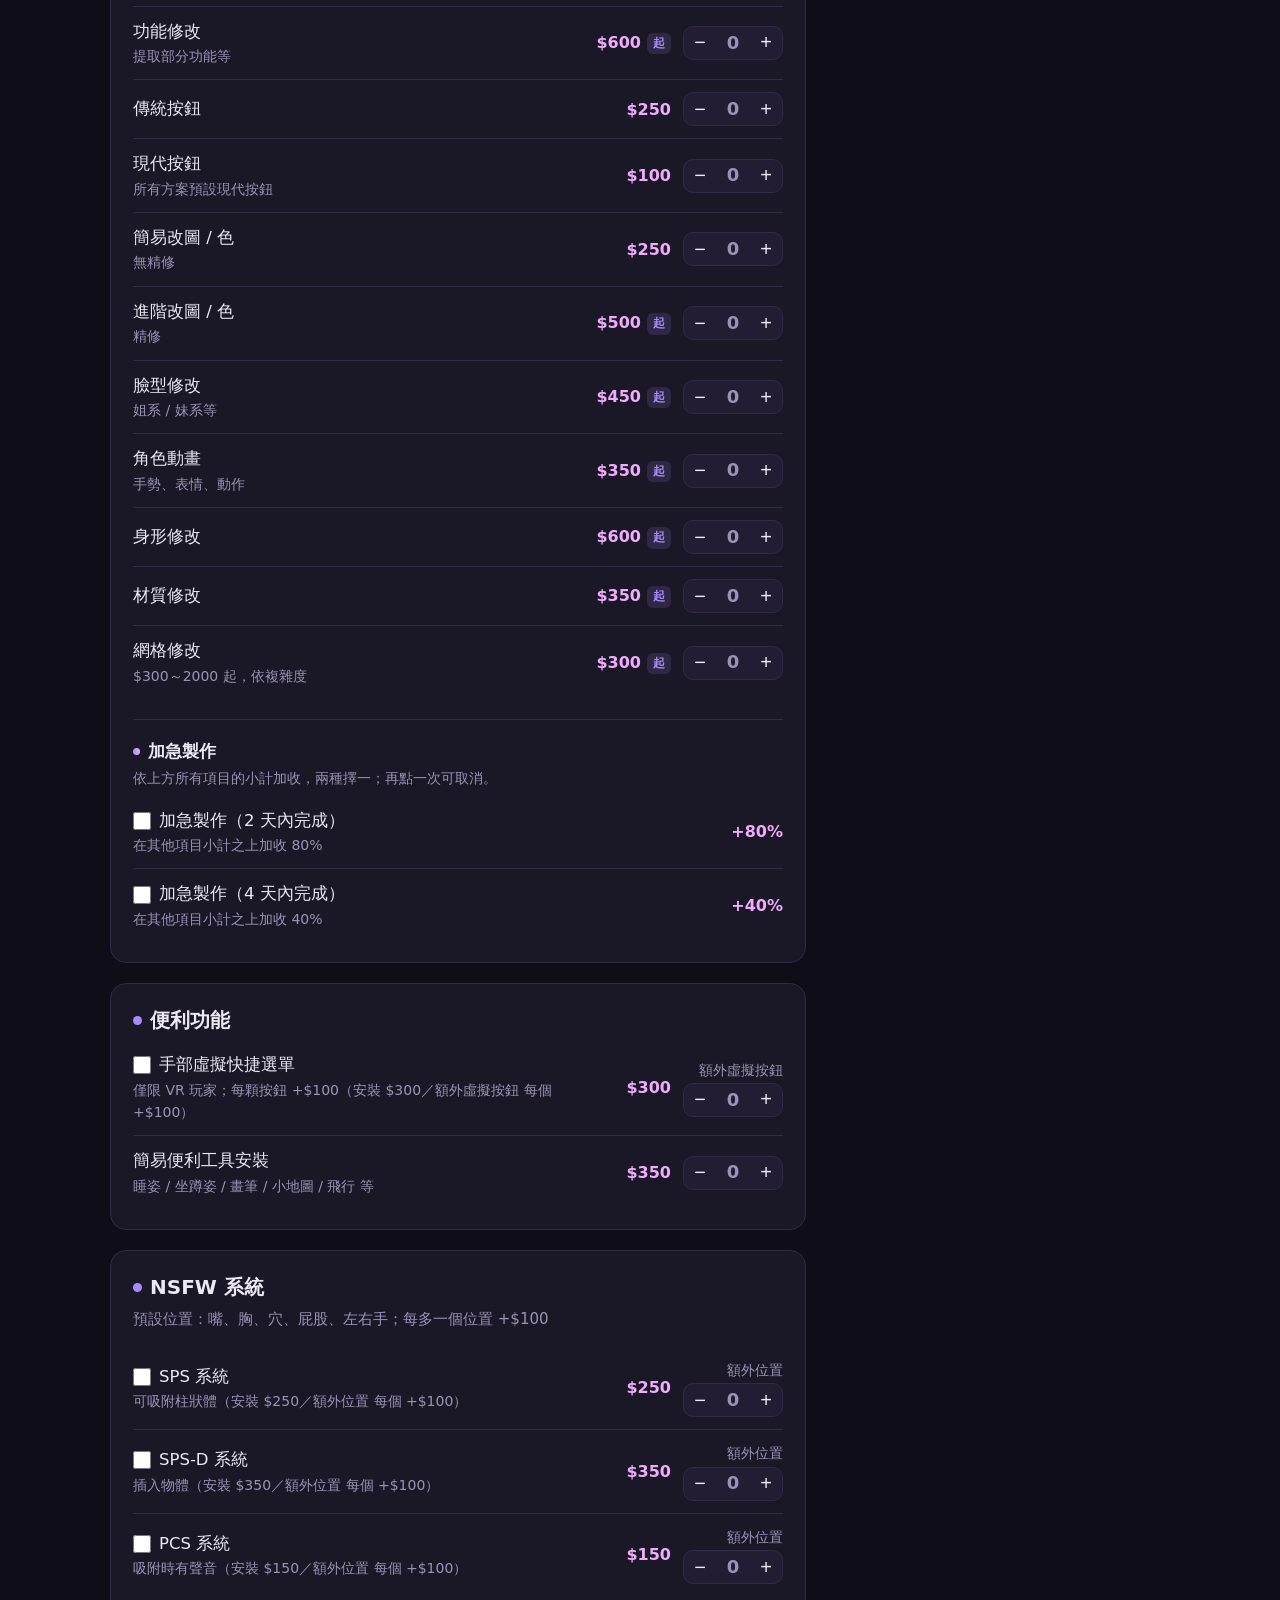
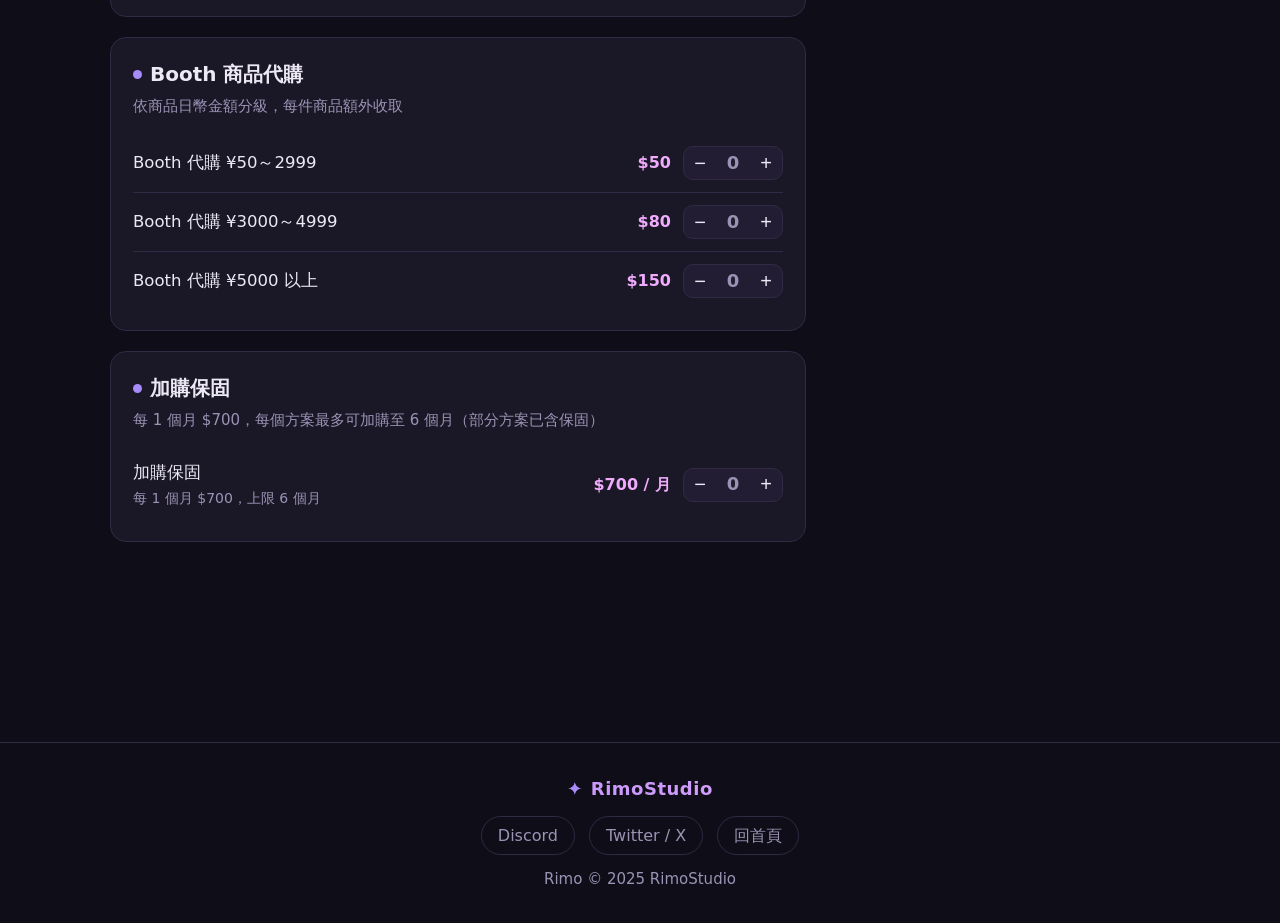
==== commit 1d5b7fa3: "V2.3 - 新增成員:Bacon、Kuro - 增加加急專區" ====
--- a/estimate.html
+++ b/estimate.html
@@ -14,17 +14,28 @@
 <meta property="og:title" content="委託試算｜RimoStudio">
 <meta property="og:description" content="線上估算 VRChat 角色模型客製化費用。">
 <meta property="og:url" content="https://www.vrc-yune.org/estimate.html">
+<meta property="og:image" content="https://www.vrc-yune.org/assets/og.jpg">
 <link rel="icon" type="image/svg+xml" href="assets/favicon.svg">
 <script>
   document.documentElement.classList.add('js');
-  /* 委託須知閘門：同意效期 24 小時，未同意或已過期者導回須知頁 */
+  /* 保險：app.js 若載入失敗，3 秒後移除 .js 讓內容直接顯示，避免整頁空白 */
+  setTimeout(function(){ if(!window.__rimoAppLoaded) document.documentElement.classList.remove('js'); }, 3000);
+  /* 委託須知閘門：同意效期 24 小時。
+     未同意或已過期者顯示同意遮罩 —— 不做轉址，
+     這樣搜尋引擎仍能正常收錄本頁的方案與價目內容。 */
   (function(){
     var ONE_DAY = 86400000;
-    var t = +localStorage.getItem('rimo_agreed') || 0;
-    if(!t || Date.now() - t > ONE_DAY){ location.replace('terms.html'); }
+    var t = 0;
+    // 無痕模式／封鎖網站資料時 localStorage 會直接 throw，包起來才不會整段掛掉
+    try { t = +localStorage.getItem('rimo_agreed') || 0; } catch(e) {}
+    var agreed = (t && Date.now() - t <= ONE_DAY)
+      // 備援：localStorage 寫不進去時（無痕模式），改認 terms.html 帶過來的參數，
+      // 否則使用者同意完又被擋回去，會變成無限迴圈
+      || location.search.indexOf('agreed=1') >= 0;
+    if(!agreed){ document.documentElement.classList.add('gate-locked'); }
   })();
 </script>
-<link rel="stylesheet" href="assets/style.css?v=14">
+<link rel="stylesheet" href="assets/style.css?v=16">
 <style>
   .wrap{padding-bottom:120px}
   .page-head{text-align:center;padding:40px 0 8px}
@@ -142,6 +153,28 @@
   .rm-code b{font-family:monospace;font-size:17px;letter-spacing:1px}
   .rm-actions{display:flex;flex-direction:column;gap:10px;margin-top:18px}
   .rm-actions .btn{width:100%;text-align:center}
+  /* 卡片內的次級小標（加購區的「加急製作」用） */
+  .sub-head{font-size:17px;font-weight:600;margin:20px 0 2px;padding-top:18px;
+    border-top:1px solid var(--line);display:flex;align-items:center;gap:8px}
+  .sub-head::before{content:"";width:7px;height:7px;border-radius:50%;flex:none;
+    background:linear-gradient(90deg,var(--accent),var(--accent-2))}
+  .rush-note{color:var(--muted);font-size:14px;margin-bottom:6px}
+
+  /* 委託須知閘門遮罩（未同意時覆蓋整頁） */
+  .terms-gate{position:fixed;inset:0;z-index:200;background:rgba(8,6,14,.9);backdrop-filter:blur(6px);
+    display:none;align-items:center;justify-content:center;padding:24px}
+  .gate-locked .terms-gate{display:flex}
+  .gate-locked body{overflow:hidden}
+  .tg-card{background:var(--panel);border:1px solid var(--line);border-radius:18px;
+    max-width:430px;width:100%;padding:32px 28px;text-align:center;
+    box-shadow:0 30px 80px rgba(0,0,0,.6);animation:rmIn .35s cubic-bezier(.16,.8,.3,1)}
+  .tg-card .tg-logo{font-weight:800;font-size:15px;letter-spacing:.5px;
+    background:linear-gradient(90deg,var(--accent),var(--accent-2));
+    -webkit-background-clip:text;background-clip:text;color:transparent}
+  .tg-card h2{font-size:21px;margin:10px 0 12px}
+  .tg-card p{color:var(--muted);font-size:15.5px;line-height:1.8;margin-bottom:22px}
+  .tg-card .btn{display:block;width:100%;margin-top:10px}
+
   /* 對應／非對應雙計數器 */
   .alt-counters{display:flex;flex-direction:column;gap:8px;align-items:flex-end}
   .ac{display:flex;align-items:center;gap:10px}
@@ -187,7 +220,7 @@
     <main>
       <section class="card reveal">
         <h2><span class="dot"></span>選擇方案</h2>
-        <div class="sub">優惠方案已含基礎 $900；價格為方案總價</div>
+        <div class="sub">標示價格為方案總價，已包含該方案列出的所有項目</div>
         <div class="plans stagger" id="plans"></div>
       </section>
 
@@ -195,6 +228,10 @@
         <h2><span class="dot"></span>加購區</h2>
         <div class="sub">可依需求自由追加，數量即時計入總價</div>
         <div id="grp-main"></div>
+
+        <h3 class="sub-head">加急製作</h3>
+        <div class="rush-note">依上方所有項目的小計加收，兩種擇一；再點一次可取消。</div>
+        <div id="grp-rush"></div>
       </section>
 
       <section class="card reveal">
@@ -239,6 +276,18 @@
         <a href="glossary.html" class="sub-link">📖 查看用詞說明</a>
       </div>
     </aside>
+  </div>
+</div>
+
+<!-- 委託須知閘門：未同意時覆蓋整頁。
+     內容仍保留在 DOM 中，搜尋引擎可正常收錄方案與價目。 -->
+<div class="terms-gate" id="termsGate">
+  <div class="tg-card">
+    <div class="tg-logo">✦ RimoStudio</div>
+    <h2>開始試算前，請先閱讀委託須知</h2>
+    <p>委託須知包含<strong>製作時間、付款方式、訂金與違約規則、檔案保管、模型使用限制</strong>等重要事項。閱讀並勾選同意後即可開始試算。</p>
+    <a href="terms.html" class="btn btn-primary">前往閱讀委託須知 →</a>
+    <a href="index.html" class="btn btn-ghost">返回首頁</a>
   </div>
 </div>
 
@@ -310,6 +359,11 @@
   {id:'spsd', type:'baseCounter', name:'SPS-D 系統', base:350, per:100, baseLabel:'安裝', perLabel:'額外位置', note:'插入物體'},
   {id:'pcs',  type:'baseCounter', name:'PCS 系統',   base:150, per:100, baseLabel:'安裝', perLabel:'額外位置', note:'吸附時有聲音'},
 ];
+/* 加急製作：費用 = 前面所有項目的小計 × rate，兩者擇一 */
+const RUSH = [
+  {id:'rush2', name:'加急製作（2 天內完成）', rate:0.8},
+  {id:'rush4', name:'加急製作（4 天內完成）', rate:0.4},
+];
 const BOOTH = [
   {id:'b1', name:'Booth 代購 ¥50～2999',   price:50},
   {id:'b2', name:'Booth 代購 ¥3000～4999', price:80},
@@ -320,7 +374,7 @@
 const DISCOUNT_API = 'https://rimo-discount.u1788u1788.workers.dev';
 // ▲▲▲
 
-const state = { plan:'none', qty:{}, alt:{}, warranty:0, discount:null };
+const state = { plan:'none', qty:{}, alt:{}, warranty:0, rush:null, discount:null };
 const $ = s => document.querySelector(s);
 
 function buildPlans(){
@@ -392,16 +446,29 @@
       </div>
     </div>`;
 }
+function rushRow(it){
+  const on = state.rush === it.id;
+  const pct = Math.round(it.rate * 100);
+  return `<div class="row">
+      <div class="info">
+        <label class="chk"><input type="checkbox" data-rush="${it.id}" ${on?'checked':''}>
+          <span class="rname">${it.name}</span></label>
+        <div class="rnote">在其他項目小計之上加收 ${pct}%</div>
+      </div>
+      <div class="price">+${pct}%</div>
+    </div>`;
+}
 function render(){
   $('#grp-main').innerHTML  = MAIN.map(counterRow).join('');
   $('#grp-util').innerHTML  = UTIL.map(it=>it.type==='baseCounter'?baseCounterRow(it):counterRow(it)).join('');
   $('#grp-nsfw').innerHTML  = NSFW.map(baseCounterRow).join('');
+  $('#grp-rush').innerHTML  = RUSH.map(rushRow).join('');
   $('#grp-booth').innerHTML = BOOTH.map(counterRow).join('');
   $('#grp-warranty').innerHTML = `<div class="row">
       <div class="info"><div class="rname">加購保固</div><div class="rnote">每 1 個月 $700，上限 6 個月</div></div>
       <div class="price">$700 / 月</div>${stepper('warranty', state.warranty)}
     </div>`;
-  bindSteppers(); bindBases();
+  bindSteppers(); bindBases(); bindRush();
 }
 function bindSteppers(){
   document.querySelectorAll('[data-step]').forEach(el=>{
@@ -421,6 +488,15 @@
     el.onchange = ()=>{ state.qty[el.dataset.base+'_on']=el.checked; recalc(); render(); };
   });
 }
+function bindRush(){
+  document.querySelectorAll('[data-rush]').forEach(el=>{
+    el.onchange = ()=>{
+      // 互斥：勾選其中一個就會取消另一個；再點一次則取消加急
+      state.rush = el.checked ? el.dataset.rush : null;
+      recalc(); render();
+    };
+  });
+}
 function recalc(){
   let total=0, hasFrom=false;
   const lines=[];
@@ -447,6 +523,13 @@
   });
 
   if(state.warranty>0) add(`加購保固 ×${state.warranty} 個月`, 700*state.warranty, false);
+
+  // 加急費用依前面所有項目的小計計算，所以一定要放在最後一個 add 之後。
+  // 若前面有「起」價項目，加急金額同樣是估算值，因此沿用當下的 hasFrom。
+  if(state.rush && total > 0){
+    const r = RUSH.find(x => x.id === state.rush);
+    if(r) add(`${r.name}　+${Math.round(r.rate*100)}%`, Math.round(total * r.rate), hasFrom);
+  }
 
   $('#items').innerHTML = lines.length
     ? lines.map(l=>`<div class="li"><span class="n">${l.name}${l.from?'<span class="badge">起</span>':''}</span><span>$${l.amt.toLocaleString()}</span></div>`).join('')
@@ -572,6 +655,6 @@
 };
 </script>
 <!-- 進場動畫（共用） -->
-<script src="assets/app.js?v=2"></script>
+<script src="assets/app.js?v=3"></script>
 </body>
 </html>
--- a/assets/style.css
+++ b/assets/style.css
@@ -61,8 +61,10 @@
   background:linear-gradient(180deg,var(--panel-2),var(--panel));
   border-left:1px solid var(--line);box-shadow:-24px 0 60px rgba(0,0,0,.45);
   display:flex;flex-direction:column;gap:4px;padding:90px 22px 30px;
-  transform:translateX(105%);transition:transform .38s cubic-bezier(.16,.8,.3,1);z-index:55}
-body.nav-open .nav-links{transform:none}
+  transform:translateX(105%);visibility:hidden;
+  transition:transform .38s cubic-bezier(.16,.8,.3,1),visibility .38s;z-index:55}
+/* visibility:hidden 讓關閉狀態的選單連結不會被 Tab 鍵聚焦 */
+body.nav-open .nav-links{transform:none;visibility:visible}
 .nav-links a{color:var(--text);font-size:18px;padding:14px 16px;border-radius:12px;
   opacity:0;transform:translateX(24px);transition:background .15s ease,color .15s ease}
 .nav-links a:hover{background:var(--accent-soft);color:var(--accent-2)}
@@ -143,6 +145,9 @@
   background:linear-gradient(135deg,#231d38,#2c2247)}
 .slide .ph .pic{font-size:30px;opacity:.7}
 
+/* 橫式作品用較寬的版位（輪播用 offsetLeft 量測，寬度不一致也不影響無限循環） */
+.slide.wide{width:clamp(380px,42vw,520px)}
+
 /* 燈箱 */
 .lightbox{position:fixed;inset:0;z-index:100;background:rgba(8,6,14,.9);
   display:none;align-items:center;justify-content:center;padding:30px;backdrop-filter:blur(4px)}
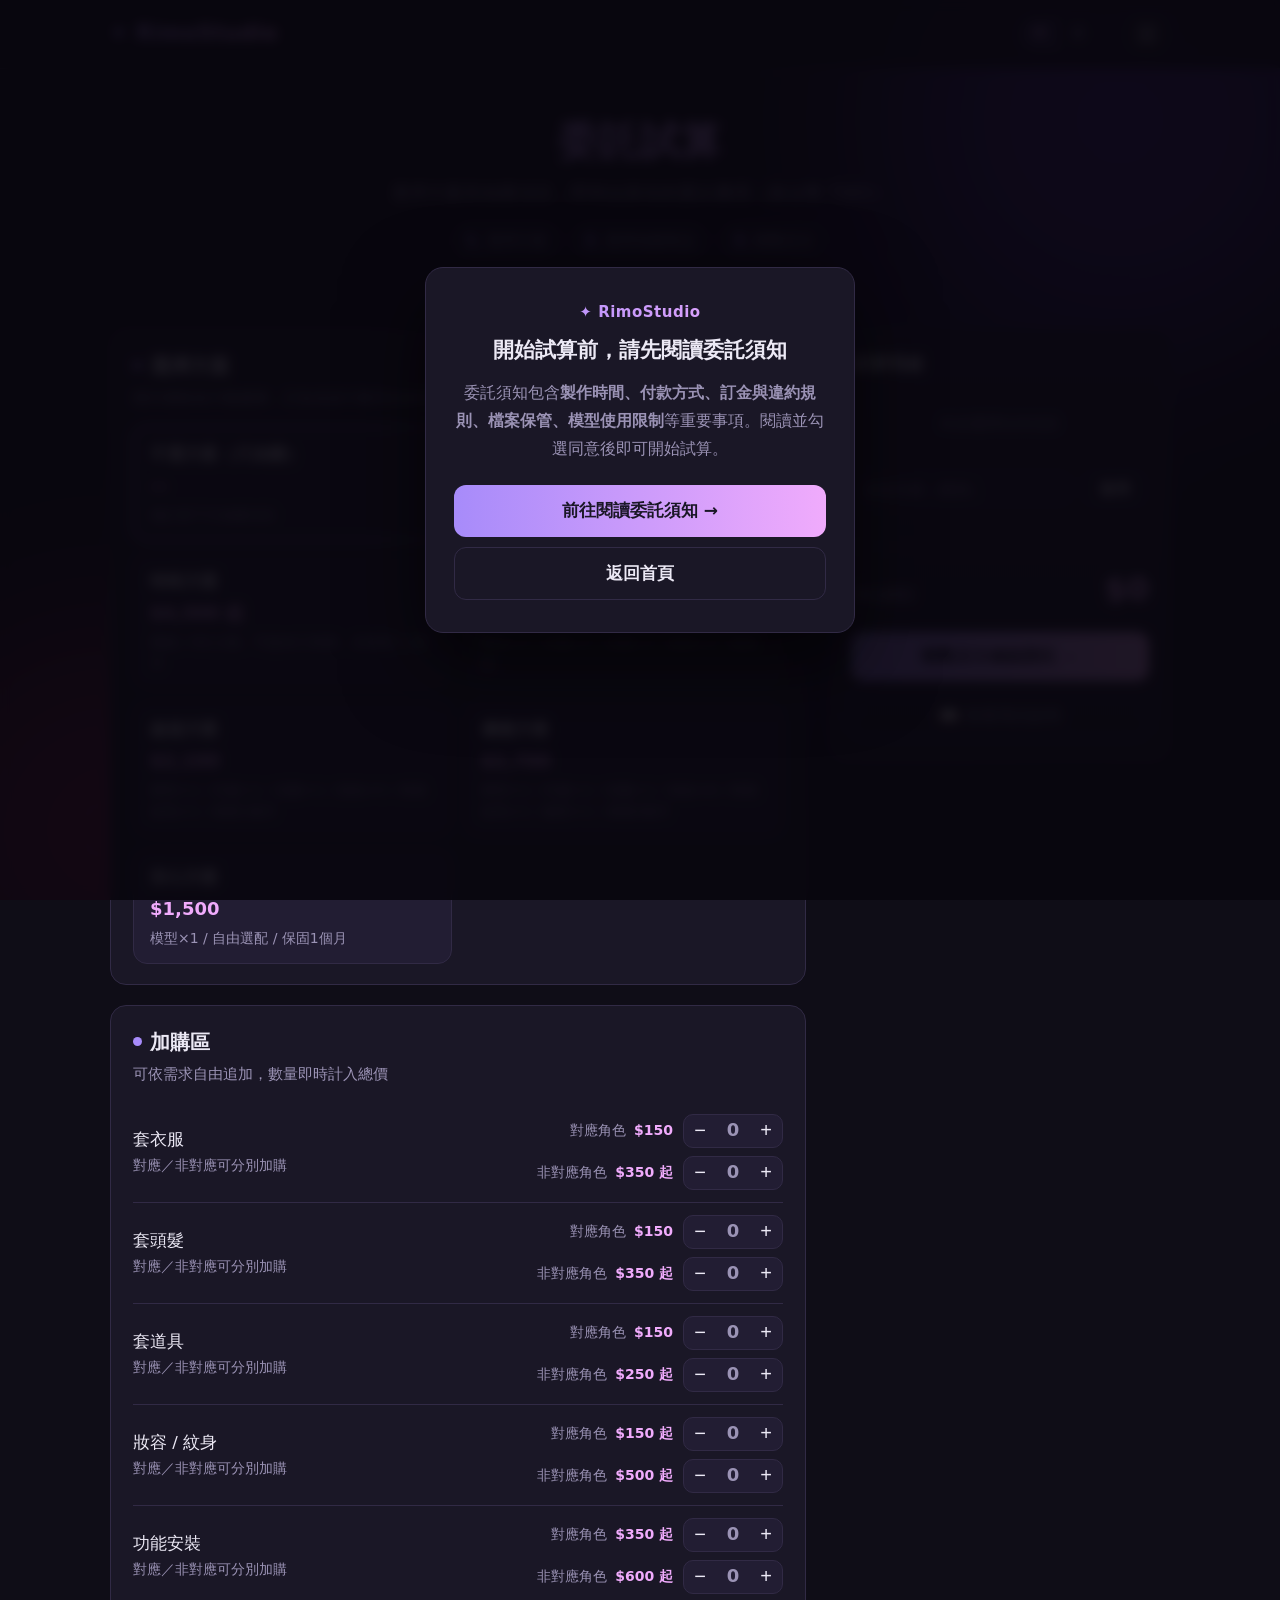
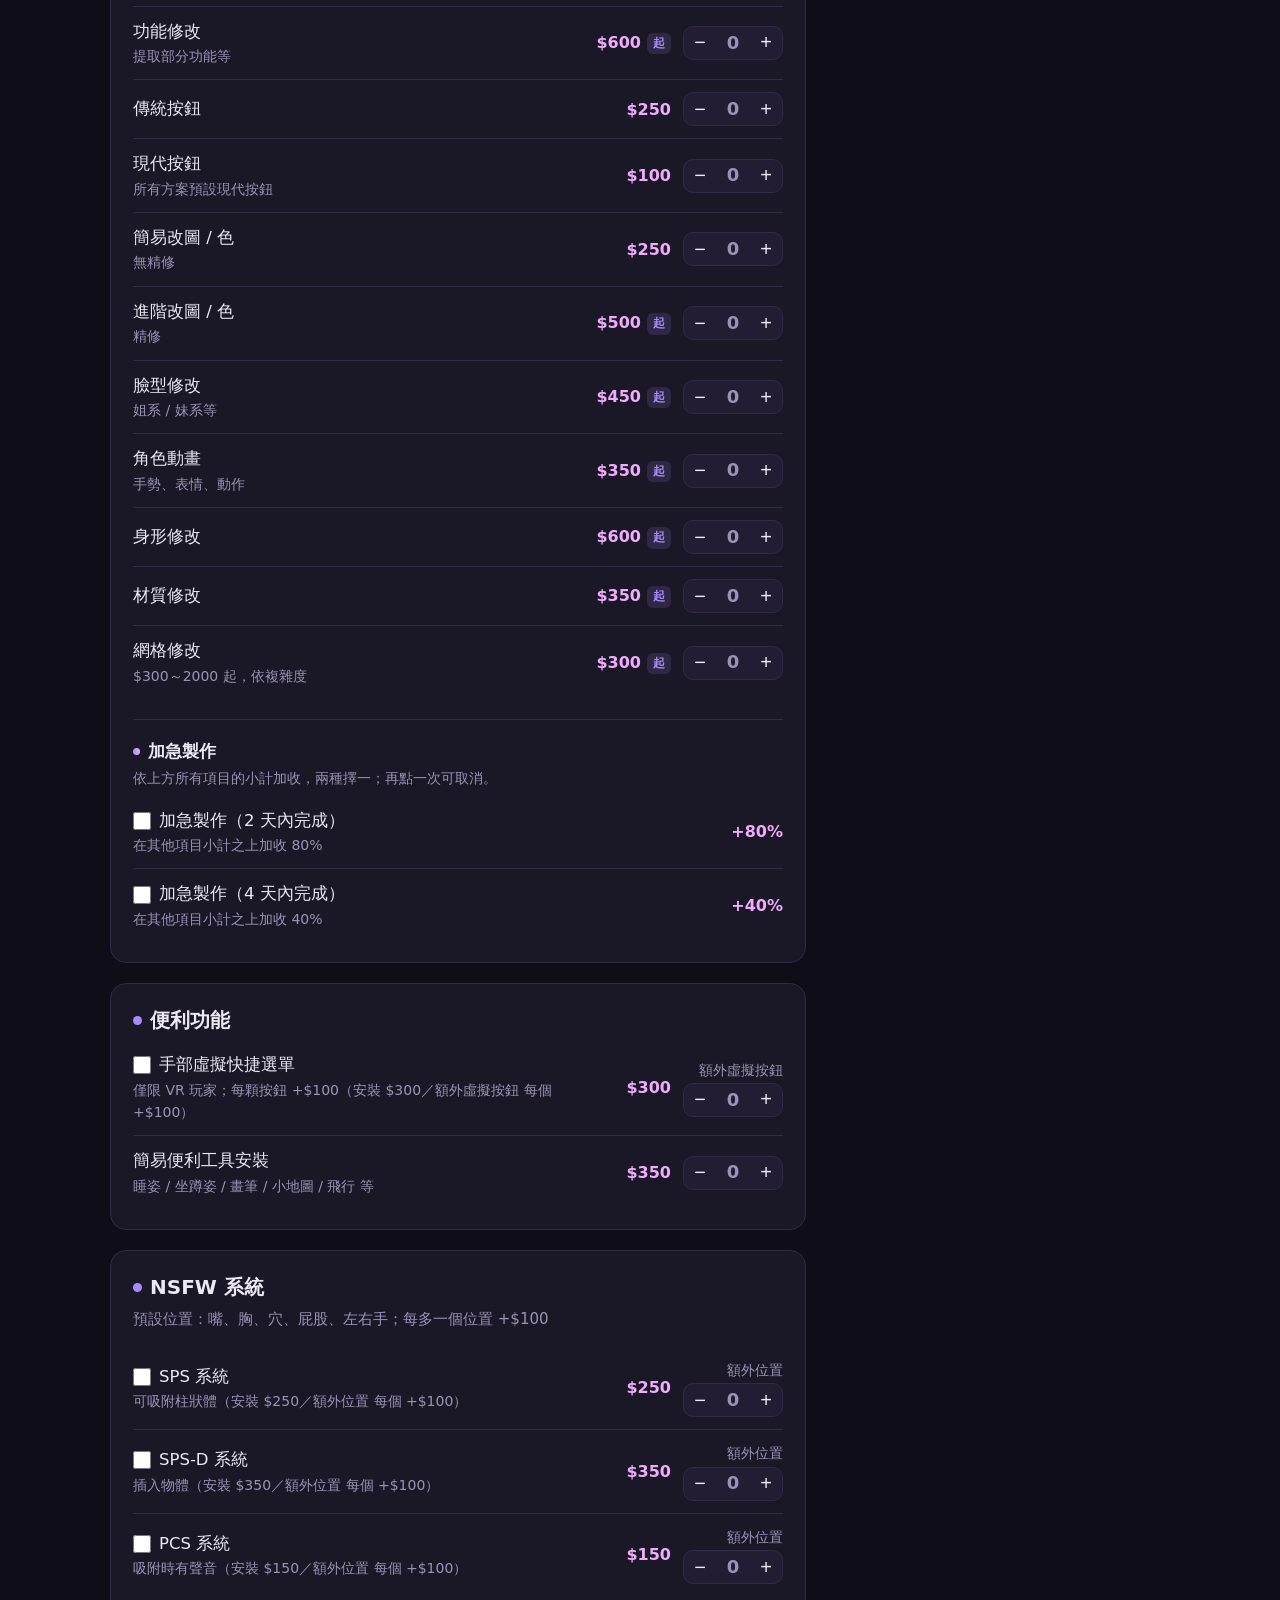
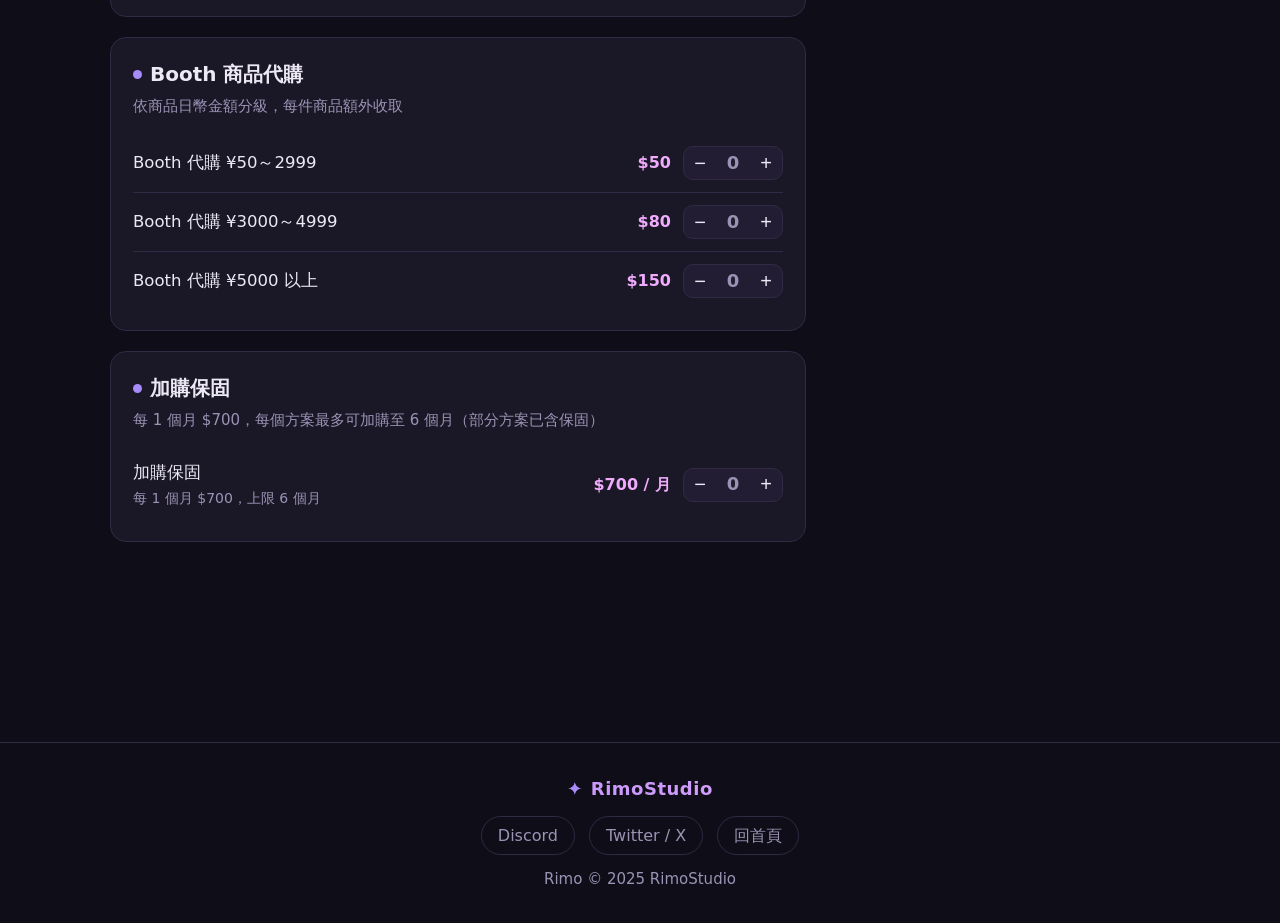
==== commit 762aa55b: "V3.0 - 新增日語頁面 - 修改部分條例" ====
--- a/estimate.html
+++ b/estimate.html
@@ -184,6 +184,12 @@
     .alt-counters{align-items:stretch;width:100%}
     .ac{justify-content:space-between}
   }
+  /* 語言切換 */
+  .lang-switch{margin-left:auto;display:inline-flex;border:1px solid var(--line);border-radius:999px;overflow:hidden}
+  .lang-switch button{background:transparent;border:none;color:var(--muted);padding:6px 12px;cursor:pointer;font-size:14px;font-weight:600;transition:.15s}
+  .lang-switch button.active{background:var(--accent-soft);color:var(--accent-2)}
+  .lang-switch button:not(.active):hover{color:var(--text)}
+  .nav-inner .nav-toggle{margin-left:10px}
 </style>
 </head>
 <body>
@@ -192,26 +198,27 @@
 
 <nav class="nav"><div class="nav-inner">
   <span class="brand">RimoStudio</span>
+  <div class="lang-switch"><button data-lang-btn="zh">中</button><button data-lang-btn="ja">日</button></div>
   <button class="nav-toggle" aria-label="開啟選單" aria-expanded="false"><span></span><span></span><span></span></button>
   <div class="nav-links">
-    <a href="index.html">首頁</a>
-    <a href="index.html#gallery">作品集</a>
-    <a href="team.html">團隊介紹</a>
-    <a href="terms.html">委託須知</a>
-    <a href="glossary.html">用詞說明</a>
-    <a href="index.html#faq">常見問答</a>
-    <a href="index.html#schedule">改模排程</a>
-    <a href="estimate.html" class="cta">委託試算</a>
+    <a href="index.html" data-i18n="nav.home">首頁</a>
+    <a href="index.html#gallery" data-i18n="nav.gallery">作品集</a>
+    <a href="team.html" data-i18n="nav.team">團隊介紹</a>
+    <a href="terms.html" data-i18n="nav.terms">委託須知</a>
+    <a href="glossary.html" data-i18n="nav.glossary">用詞說明</a>
+    <a href="index.html#faq" data-i18n="nav.faq">常見問答</a>
+    <a href="index.html#schedule" data-i18n="nav.schedule">改模排程</a>
+    <a href="estimate.html" class="cta" data-i18n="nav.estimate">委託試算</a>
   </div>
 </div></nav>
 <div class="nav-backdrop"></div>
 
 <div class="wrap">
   <header class="page-head stagger">
-    <h1 class="reveal">委託試算</h1>
-    <p class="reveal">選擇方案與加購項目，即時估算你的委託費用（新台幣 TWD）</p>
-    <div class="steps reveal"><span><b>1.</b> 選擇方案</span><span><b>2.</b> 選擇加購商品</span><span><b>3.</b> 聯繫店主</span></div>
-    <p class="reveal" style="margin-top:12px;font-size:15.5px;color:var(--muted)">
+    <h1 class="reveal" data-i18n="est.title">委託試算</h1>
+    <p class="reveal" data-i18n="est.sub">選擇方案與加購項目，即時估算你的委託費用（新台幣 TWD）</p>
+    <div class="steps reveal"><span data-i18n="est.step1"><b>1.</b> 選擇方案</span><span data-i18n="est.step2"><b>2.</b> 選擇加購商品</span><span data-i18n="est.step3"><b>3.</b> 聯繫店主</span></div>
+    <p class="reveal" style="margin-top:12px;font-size:15.5px;color:var(--muted)" data-i18n="est.glossHint">
       不清楚名詞含義？請先參考 <a href="glossary.html">用詞說明</a>
     </p>
   </header>
@@ -219,61 +226,61 @@
   <div class="layout">
     <main>
       <section class="card reveal">
-        <h2><span class="dot"></span>選擇方案</h2>
-        <div class="sub">標示價格為方案總價，已包含該方案列出的所有項目</div>
+        <h2><span class="dot"></span><span data-i18n="est.h.plan">選擇方案</span></h2>
+        <div class="sub" data-i18n="est.sub.plan">標示價格為方案總價，已包含該方案列出的所有項目</div>
         <div class="plans stagger" id="plans"></div>
       </section>
 
       <section class="card reveal">
-        <h2><span class="dot"></span>加購區</h2>
-        <div class="sub">可依需求自由追加，數量即時計入總價</div>
+        <h2><span class="dot"></span><span data-i18n="est.h.addon">加購區</span></h2>
+        <div class="sub" data-i18n="est.sub.addon">可依需求自由追加，數量即時計入總價</div>
         <div id="grp-main"></div>
 
-        <h3 class="sub-head">加急製作</h3>
-        <div class="rush-note">依上方所有項目的小計加收，兩種擇一；再點一次可取消。</div>
+        <h3 class="sub-head" data-i18n="est.h.rush">加急製作</h3>
+        <div class="rush-note" data-i18n="est.rushnote">依上方所有項目的小計加收，兩種擇一；再點一次可取消。</div>
         <div id="grp-rush"></div>
       </section>
 
       <section class="card reveal">
-        <h2><span class="dot"></span>便利功能</h2>
+        <h2><span class="dot"></span><span data-i18n="est.h.util">便利功能</span></h2>
         <div id="grp-util"></div>
       </section>
 
       <section class="card reveal">
-        <h2><span class="dot"></span>NSFW 系統</h2>
-        <div class="sub">預設位置：嘴、胸、穴、屁股、左右手；每多一個位置 +$100</div>
+        <h2><span class="dot"></span><span data-i18n="est.h.nsfw">NSFW 系統</span></h2>
+        <div class="sub" data-i18n="est.sub.nsfw">預設位置：嘴、胸、穴、屁股、左右手；每多一個位置 +$100</div>
         <div id="grp-nsfw"></div>
       </section>
 
       <section class="card reveal">
-        <h2><span class="dot"></span>Booth 商品代購</h2>
-        <div class="sub">依商品日幣金額分級，每件商品額外收取</div>
+        <h2><span class="dot"></span><span data-i18n="est.h.booth">Booth 商品代購</span></h2>
+        <div class="sub" data-i18n="est.sub.booth">依商品日幣金額分級，每件商品額外收取</div>
         <div id="grp-booth"></div>
       </section>
 
       <section class="card reveal">
-        <h2><span class="dot"></span>加購保固</h2>
-        <div class="sub">每 1 個月 $700，每個方案最多可加購至 6 個月（部分方案已含保固）</div>
+        <h2><span class="dot"></span><span data-i18n="est.h.warranty">加購保固</span></h2>
+        <div class="sub" data-i18n="est.sub.warranty">每 1 個月 $700，每個方案最多可加購至 6 個月（部分方案已含保固）</div>
         <div id="grp-warranty"></div>
       </section>
     </main>
 
     <aside>
       <div class="summary reveal right">
-        <h3>試算明細</h3>
+        <h3 data-i18n="est.summary">試算明細</h3>
         <div id="items"><div class="empty">尚未選擇任何項目</div></div>
         <div class="disc-box" id="discBox">
           <div class="disc-row">
-            <input type="text" id="discCode" placeholder="折扣代碼（選填）" autocomplete="off">
-            <button type="button" id="discApply">套用</button>
+            <input type="text" id="discCode" placeholder="折扣代碼（選填）" data-i18n-ph="est.codePh" autocomplete="off">
+            <button type="button" id="discApply" data-i18n="est.apply">套用</button>
           </div>
           <div class="disc-msg" id="discMsg"></div>
         </div>
         <div class="disc-line" id="discLine" style="display:none"><span id="discTag"></span><span id="discAmt"></span></div>
-        <div class="total"><span class="lbl">預估總額</span><span class="amt" id="total">$0</span></div>
+        <div class="total"><span class="lbl" data-i18n="est.total">預估總額</span><span class="amt" id="total">$0</span></div>
         <div class="from-note" id="fromNote"></div>
-        <button class="cta-btn" id="cta">聯繫店主確認委託 →</button>
-        <a href="glossary.html" class="sub-link">📖 查看用詞說明</a>
+        <button class="cta-btn" id="cta" data-i18n="est.cta">聯繫店主確認委託 →</button>
+        <a href="glossary.html" class="sub-link" data-i18n="est.glossLink">📖 查看用詞說明</a>
       </div>
     </aside>
   </div>
@@ -284,10 +291,10 @@
 <div class="terms-gate" id="termsGate">
   <div class="tg-card">
     <div class="tg-logo">✦ RimoStudio</div>
-    <h2>開始試算前，請先閱讀委託須知</h2>
-    <p>委託須知包含<strong>製作時間、付款方式、訂金與違約規則、檔案保管、模型使用限制</strong>等重要事項。閱讀並勾選同意後即可開始試算。</p>
-    <a href="terms.html" class="btn btn-primary">前往閱讀委託須知 →</a>
-    <a href="index.html" class="btn btn-ghost">返回首頁</a>
+    <h2 data-i18n="est.gate.h">開始試算前，請先閱讀委託須知</h2>
+    <p data-i18n="est.gate.p">委託須知包含<strong>製作時間、付款方式、訂金與違約規則、檔案保管、模型使用限制</strong>等重要事項。閱讀並勾選同意後即可開始試算。</p>
+    <a href="terms.html" class="btn btn-primary" data-i18n="est.gate.btn1">前往閱讀委託須知 →</a>
+    <a href="index.html" class="btn btn-ghost" data-i18n="est.gate.btn2">返回首頁</a>
   </div>
 </div>
 
@@ -297,17 +304,17 @@
     <button class="rm-x" id="rmClose" aria-label="關閉">×</button>
     <div class="rm-head">
       <div class="rm-logo">✦ RimoStudio</div>
-      <h3>委託試算結果</h3>
+      <h3 data-i18n="est.rm.title">委託試算結果</h3>
       <div class="rm-date" id="rmDate"></div>
     </div>
     <div class="rm-items" id="rmItems"></div>
-    <div class="rm-total-row"><span>預估總額</span><span class="rm-total" id="rmTotal">$0</span></div>
+    <div class="rm-total-row"><span data-i18n="est.total">預估總額</span><span class="rm-total" id="rmTotal">$0</span></div>
     <div class="rm-code" id="rmCode" style="display:none"></div>
-    <div class="rm-note">※ 此為預估金額，實際費用由店主確認為準。<br>請<strong>截圖或複製此結果</strong>，並透過 Discord 聯繫店主完成委託。</div>
+    <div class="rm-note" data-i18n="est.rm.note">※ 此為預估金額，實際費用由店主確認為準。<br>請<strong>截圖或複製此結果</strong>，並透過 Discord 聯繫店主完成委託。</div>
     <div class="rm-actions">
-      <a href="https://discord.gg/tzbvaHy9Kx" target="_blank" rel="noopener" class="btn btn-primary">前往 Discord 聯繫店主 →</a>
-      <button class="btn btn-ghost" id="rmCopy">📋 複製明細文字</button>
-      <button class="btn btn-ghost" id="rmBack">返回修改</button>
+      <a href="https://discord.gg/tzbvaHy9Kx" target="_blank" rel="noopener" class="btn btn-primary" data-i18n="est.rm.discord">前往 Discord 聯繫店主 →</a>
+      <button class="btn btn-ghost" id="rmCopy" data-i18n="est.rm.copy">📋 複製明細文字</button>
+      <button class="btn btn-ghost" id="rmBack" data-i18n="est.rm.back">返回修改</button>
     </div>
   </div>
 </div>
@@ -324,9 +331,9 @@
 
 <script>
 const PLANS = [
-  {id:'none',    name:'不選方案（只加購）', price:0,    note:'僅計算下方加購項目'},
+  {id:'none',    name:'不選方案（只加購）',  price:0,    note:'僅計算下方加購項目'},
   {id:'upload',  name:'代客上傳',           price:250,  note:'僅上傳模型，不含任何修改及保固'},
-  {id:'oc',      name:'通靈 / 風格 / OC 人物', price:4500, from:true, note:'店主風格／自訂人物，含保固 1 個月'},
+  {id:'oc',      name:'特殊方案',           price:4500, from:true, note:'風格 / OC人物，可提供工程檔，含保固 1 個月'},
   {id:'friendly',name:'友好方案',           price:1200, note:'模型×1 / 衣服×1 / 頭髮×1 / 按鈕×2 / 無保固'},
   {id:'value',   name:'超值方案',           price:2100, note:'模型×1 / 衣服×1 / 頭髮×1 / 按鈕×5 / 簡易改色×1 / 保固1個月'},
   {id:'discount',name:'優惠方案',           price:2700, note:'模型×1 / 衣服×1 / 頭髮×1 / 按鈕×8 / 簡易改色×1 / 臉型×1 / 保固2個月'},
@@ -377,12 +384,74 @@
 const state = { plan:'none', qty:{}, alt:{}, warranty:0, rush:null, discount:null };
 const $ = s => document.querySelector(s);
 
+/* ===== 動態文字日文化（中文原文 → 日文；找不到回原文） ===== */
+const JA = {
+  // 方案
+  '不選方案（只加購）':'プランなし（追加のみ）','代客上傳':'アップロード代行',
+  '特殊方案':'特別プラン','友好方案':'フレンドプラン',
+  '超值方案':'お得プラン','優惠方案':'割引プラン','安心方案':'安心プラン',
+  '僅計算下方加購項目':'下記の追加項目のみ計算','僅上傳模型，不含任何修改及保固':'モデルのアップロードのみ。修正・保証は含みません',
+  '風格 / OC人物，可提供工程檔，含保固 1 個月':'スタイル / OC キャラ、作業ファイル提供可、保証1か月付き',
+  '模型×1 / 衣服×1 / 頭髮×1 / 按鈕×2 / 無保固':'モデル×1 / 衣装×1 / 髪型×1 / ボタン×2 / 保証なし',
+  '模型×1 / 衣服×1 / 頭髮×1 / 按鈕×5 / 簡易改色×1 / 保固1個月':'モデル×1 / 衣装×1 / 髪型×1 / ボタン×5 / 簡易色替え×1 / 保証1か月',
+  '模型×1 / 衣服×1 / 頭髮×1 / 按鈕×8 / 簡易改色×1 / 臉型×1 / 保固2個月':'モデル×1 / 衣装×1 / 髪型×1 / ボタン×8 / 簡易色替え×1 / 顔型×1 / 保証2か月',
+  '模型×1 / 自由選配 / 保固1個月':'モデル×1 / 自由選択 / 保証1か月',
+  // 加購
+  '套衣服':'衣装の着せ替え','套頭髮':'髪型の着せ替え','套道具':'小物の装着',
+  '妝容 / 紋身':'メイク / タトゥー','功能安裝':'機能導入','功能修改':'機能の修正',
+  '傳統按鈕':'従来ボタン','現代按鈕':'モダンボタン','簡易改圖 / 色':'簡易 画像 / 色替え',
+  '進階改圖 / 色':'応用 画像 / 色替え','臉型修改':'顔型修正','角色動畫':'アニメーション',
+  '身形修改':'体型修正','材質修改':'マテリアル修正','網格修改':'メッシュ修正','非對應角色':'非対応キャラ',
+  '對應角色':'対応キャラ','提取部分功能等':'一部機能の抽出など','所有方案預設現代按鈕':'全プラン標準でモダンボタン',
+  '無精修':'簡易調整のみ','精修':'細部まで調整','姐系 / 妹系等':'姉系 / 妹系 など',
+  '手勢、表情、動作':'ハンドサイン・表情・アクション','$300～2000 起，依複雜度':'$300〜2000〜、複雑さにより変動',
+  // 便利功能 / NSFW
+  '手部虛擬快捷選單':'ハンドメニュー','簡易便利工具安裝':'便利ツール導入','安裝':'導入',
+  '額外虛擬按鈕':'追加ボタン','額外位置':'追加位置',
+  '僅限 VR 玩家；每顆按鈕 +$100':'VR ユーザー限定；ボタン1つにつき +$100',
+  '睡姿 / 坐蹲姿 / 畫筆 / 小地圖 / 飛行 等':'寝ポーズ / 座り・しゃがみ / ペン / ミニマップ / 飛行 など',
+  'SPS 系統':'SPS システム','SPS-D 系統':'SPS-D システム','PCS 系統':'PCS システム',
+  '可吸附柱狀體':'柱状オブジェクトを吸着可能','插入物體':'挿入オブジェクト','吸附時有聲音':'吸着時に音が出る',
+  // 加急 / Booth
+  '加急製作（2 天內完成）':'特急制作（2日以内）','加急製作（4 天內完成）':'特急制作（4日以内）',
+  'Booth 代購 ¥50～2999':'Booth 代理購入 ¥50〜2999','Booth 代購 ¥3000～4999':'Booth 代理購入 ¥3000〜4999',
+  'Booth 代購 ¥5000 以上':'Booth 代理購入 ¥5000 以上',
+  // 片語 / UI
+  '起':'〜','每個':'1つにつき','個月':'か月','加購保固':'保証の追加',
+  '對應／非對應可分別加購':'対応／非対応は個別に追加できます','（對應角色）':'（対応キャラ）',
+  '每 1 個月 $700，上限 6 個月':'1か月あたり $700、最大 6 か月','$700 / 月':'$700 / 月',
+  '尚未選擇任何項目':'まだ何も選択されていません',
+  '※ 含「起」價項目，實際費用依需求複雜度由店主確認為準。':'※「〜」表記の項目を含みます。実際の料金は内容の複雑さにより店主が確定します。',
+  '折扣':'割引','折抵 $':'割引 $','折抵$':'割引$','驗證中…':'確認中…',
+  '✓ 已套用折扣':'✓ 割引を適用しました','✗ 代碼無效或已停用':'✗ コードが無効または停止中です',
+  '✗ 連線失敗，請稍後再試':'✗ 接続に失敗しました。後でお試しください',
+  '請先選擇方案或加購項目':'先にプランまたは追加項目を選んでください',
+  '試算時間：':'見積り日時：','折扣代碼：':'割引コード：','預估總額：':'見積り合計：',
+  '【RimoStudio 委託試算】':'【RimoStudio 料金見積り】','※ 實際費用以店主確認為準':'※ 実際の料金は店主の確認によります',
+  '📋 複製明細文字':'📋 明細をコピー','✓ 已複製！貼到 Discord 即可':'✓ コピーしました！Discord に貼り付け可能',
+};
+let LANG = (function(){ try{ var s=localStorage.getItem('rimo_lang'); if(s==='ja'||s==='zh')return s; }catch(e){} return (navigator.language||'').toLowerCase().indexOf('ja')===0?'ja':'zh'; })();
+function t(s){ return (LANG==='ja' && JA[s]!=null) ? JA[s] : s; }
+/* 快照各資料項的中文原文，切語言時據此換 name / note / label */
+const _ITEMS = [...PLANS, ...MAIN, ...UTIL, ...NSFW, ...RUSH, ...BOOTH];
+_ITEMS.forEach(it=>{ it._n=it.name; if('note' in it)it._t=it.note; if(it.baseLabel)it._bl=it.baseLabel; if(it.perLabel)it._pl=it.perLabel; if(it.alt)it.alt._n=it.alt.name; });
+function applyDataLang(){
+  _ITEMS.forEach(it=>{
+    it.name = t(it._n);
+    if('_t' in it) it.note = t(it._t);
+    if(it._bl) it.baseLabel = t(it._bl);
+    if(it._pl) it.perLabel = t(it._pl);
+    if(it.alt) it.alt.name = t(it.alt._n);
+  });
+}
+applyDataLang();
+
 function buildPlans(){
   $('#plans').innerHTML = PLANS.map(p=>`
-    <label class="plan reveal ${p.id==='none'?'sel':''}" data-plan="${p.id}">
-      <input type="radio" name="plan" value="${p.id}" ${p.id==='none'?'checked':''}>
+    <label class="plan ${p.id===state.plan?'sel':''}" data-plan="${p.id}">
+      <input type="radio" name="plan" value="${p.id}" ${p.id===state.plan?'checked':''}>
       <div class="pname">${p.name}</div>
-      <div class="pprice">${p.price?('$'+p.price.toLocaleString()+(p.from?' 起':'')):'—'}</div>
+      <div class="pprice">${p.price?('$'+p.price.toLocaleString()+(p.from?' '+t('起'):'')):'—'}</div>
       <div class="pnote">${p.note}</div>
     </label>`).join('');
   document.querySelectorAll('.plan').forEach(el=>{
@@ -402,7 +471,7 @@
 }
 function subCounterRow(id, name, price, from, note){
   const q = state.qty[id]||0;
-  const priceTxt = '$'+price.toLocaleString()+(from?'<span class="badge">起</span>':'');
+  const priceTxt = '$'+price.toLocaleString()+(from?'<span class="badge">'+t('起')+'</span>':'');
   return `<div class="row">
       <div class="info"><div class="rname">${name}</div>
         <div class="rnote">${note||''}</div></div>
@@ -413,7 +482,7 @@
 function miniCounter(id, label, price, from){
   const q = state.qty[id]||0;
   return `<div class="ac">
-      <span class="ac-lbl">${label}<b>$${price.toLocaleString()}${from?' 起':''}</b></span>
+      <span class="ac-lbl">${label}<b>$${price.toLocaleString()}${from?' '+t('起'):''}</b></span>
       ${stepper(id, q)}
     </div>`;
 }
@@ -422,9 +491,9 @@
   if(it.alt){
     return `<div class="row">
         <div class="info"><div class="rname">${it.name}</div>
-          <div class="rnote">對應／非對應可分別加購</div></div>
+          <div class="rnote">${t('對應／非對應可分別加購')}</div></div>
         <div class="alt-counters">
-          ${miniCounter(it.id, '對應角色 ', it.price, it.from)}
+          ${miniCounter(it.id, t('對應角色')+' ', it.price, it.from)}
           ${miniCounter(it.id+'_alt', it.alt.name+' ', it.alt.price, it.alt.from)}
         </div>
       </div>`;
@@ -438,7 +507,7 @@
       <div class="info">
         <label class="chk"><input type="checkbox" data-base="${it.id}" ${on?'checked':''}>
           <span class="rname">${it.name}</span></label>
-        <div class="rnote">${it.note||''}（${it.baseLabel} $${it.base}／${it.perLabel} 每個 +$${it.per}）</div>
+        <div class="rnote">${it.note||''}（${it.baseLabel} $${it.base}／${it.perLabel} ${t('每個')} +$${it.per}）</div>
       </div>
       <div class="price">$${it.base}</div>
       <div style="display:flex;flex-direction:column;align-items:flex-end;gap:2px">
@@ -453,7 +522,7 @@
       <div class="info">
         <label class="chk"><input type="checkbox" data-rush="${it.id}" ${on?'checked':''}>
           <span class="rname">${it.name}</span></label>
-        <div class="rnote">在其他項目小計之上加收 ${pct}%</div>
+        <div class="rnote">${LANG==='ja' ? ('他の項目の小計に +'+pct+'%') : ('在其他項目小計之上加收 '+pct+'%')}</div>
       </div>
       <div class="price">+${pct}%</div>
     </div>`;
@@ -465,8 +534,8 @@
   $('#grp-rush').innerHTML  = RUSH.map(rushRow).join('');
   $('#grp-booth').innerHTML = BOOTH.map(counterRow).join('');
   $('#grp-warranty').innerHTML = `<div class="row">
-      <div class="info"><div class="rname">加購保固</div><div class="rnote">每 1 個月 $700，上限 6 個月</div></div>
-      <div class="price">$700 / 月</div>${stepper('warranty', state.warranty)}
+      <div class="info"><div class="rname">${t('加購保固')}</div><div class="rnote">${t('每 1 個月 $700，上限 6 個月')}</div></div>
+      <div class="price">${t('$700 / 月')}</div>${stepper('warranty', state.warranty)}
     </div>`;
   bindSteppers(); bindBases(); bindRush();
 }
@@ -508,7 +577,7 @@
   const allCounters = [...MAIN, ...BOOTH, ...UTIL.filter(x=>x.type!=='baseCounter')];
   allCounters.forEach(it=>{
     const q = state.qty[it.id]||0;
-    if(q) add(`${it.name}${it.alt?'（對應角色）':''} ×${q}`, it.price*q, it.from);
+    if(q) add(`${it.name}${it.alt?t('（對應角色）'):''} ×${q}`, it.price*q, it.from);
     if(it.alt){
       const qa = state.qty[it.id+'_alt']||0;
       if(qa) add(`${it.name}（${it.alt.name}）×${qa}`, it.alt.price*qa, it.alt.from);
@@ -522,7 +591,7 @@
     if(extra) add(`　└ ${it.perLabel} ×${extra}`, it.per*extra, false);
   });
 
-  if(state.warranty>0) add(`加購保固 ×${state.warranty} 個月`, 700*state.warranty, false);
+  if(state.warranty>0) add(`${t('加購保固')} ×${state.warranty} ${t('個月')}`, 700*state.warranty, false);
 
   // 加急費用依前面所有項目的小計計算，所以一定要放在最後一個 add 之後。
   // 若前面有「起」價項目，加急金額同樣是估算值，因此沿用當下的 hasFrom。
@@ -532,8 +601,8 @@
   }
 
   $('#items').innerHTML = lines.length
-    ? lines.map(l=>`<div class="li"><span class="n">${l.name}${l.from?'<span class="badge">起</span>':''}</span><span>$${l.amt.toLocaleString()}</span></div>`).join('')
-    : '<div class="empty">尚未選擇任何項目</div>';
+    ? lines.map(l=>`<div class="li"><span class="n">${l.name}${l.from?'<span class="badge">'+t('起')+'</span>':''}</span><span>$${l.amt.toLocaleString()}</span></div>`).join('')
+    : '<div class="empty">'+t('尚未選擇任何項目')+'</div>';
 
   // 折扣
   let discountAmt = 0;
@@ -546,7 +615,7 @@
   if(state.discount && discountAmt>0){
     $('#discLine').style.display='flex';
     const d = state.discount;
-    $('#discTag').textContent = `折扣 ${d.code}（${d.type==='percent' ? d.value+'%' : '折抵 $'+d.value}）`;
+    $('#discTag').textContent = `${t('折扣')} ${d.code}（${d.type==='percent' ? d.value+'%' : t('折抵 $')+d.value}）`;
     $('#discAmt').textContent = '-$'+discountAmt.toLocaleString();
   } else {
     $('#discLine').style.display='none';
@@ -555,9 +624,9 @@
   // 供結果彈窗 / 複製功能使用
   state.summary = { lines: lines.slice(), discountAmt, finalTotal, hasFrom, discount: state.discount };
 
-  $('#total').textContent = '$'+finalTotal.toLocaleString()+(hasFrom?' 起':'');
+  $('#total').textContent = '$'+finalTotal.toLocaleString()+(hasFrom?' '+t('起'):'');
   $('#fromNote').textContent = hasFrom
-    ? '※ 含「起」價項目，實際費用依需求複雜度由店主確認為準。'
+    ? t('※ 含「起」價項目，實際費用依需求複雜度由店主確認為準。')
     : '';
 }
 buildPlans();
@@ -571,7 +640,7 @@
     const code = $('#discCode').value.trim();
     const msg = $('#discMsg');
     if(!code){ state.discount=null; msg.textContent=''; msg.className='disc-msg'; recalc(); return; }
-    msg.textContent='驗證中…'; msg.className='disc-msg';
+    msg.textContent=t('驗證中…'); msg.className='disc-msg';
     try{
       const r = await fetch(DISCOUNT_API.replace(/\/$/,'')+'/api/validate',{
         method:'POST', headers:{'Content-Type':'application/json'},
@@ -580,16 +649,16 @@
       const d = await r.json();
       if(d && d.ok){
         state.discount = {code:d.code, type:d.type, value:d.value, label:d.label};
-        msg.textContent = '✓ 已套用折扣'+(d.label?'：'+d.label:'');
+        msg.textContent = t('✓ 已套用折扣')+(d.label?'：'+d.label:'');
         msg.className='disc-msg ok';
       }else{
         state.discount = null;
-        msg.textContent = '✗ 代碼無效或已停用';
+        msg.textContent = t('✗ 代碼無效或已停用');
         msg.className='disc-msg err';
       }
     }catch(e){
       state.discount = null;
-      msg.textContent = '✗ 連線失敗，請稍後再試';
+      msg.textContent = t('✗ 連線失敗，請稍後再試');
       msg.className='disc-msg err';
     }
     recalc();
@@ -601,9 +670,9 @@
 $('#cta').onclick = ()=>{
   // 未選任何項目 → 提示，不開結果
   if($('#items .empty')){
-    const b=$('#cta'), t=b.textContent;
-    b.textContent='請先選擇方案或加購項目';
-    setTimeout(()=>{ b.textContent=t; }, 1600);
+    const b=$('#cta'), old=b.textContent;
+    b.textContent=t('請先選擇方案或加購項目');
+    setTimeout(()=>{ b.textContent=old; }, 1600);
     return;
   }
   // 組合明細（含折扣行）帶入結果彈窗
@@ -613,9 +682,9 @@
   }
   $('#rmItems').innerHTML = html;
   $('#rmTotal').textContent = $('#total').textContent;
-  $('#rmDate').textContent = '試算時間：' + new Date().toLocaleString('zh-TW');
+  $('#rmDate').textContent = t('試算時間：') + new Date().toLocaleString(LANG==='ja'?'ja-JP':'zh-TW');
   const dc = $('#rmCode');
-  if(state.discount){ dc.style.display='block'; dc.innerHTML = '🎟️ 折扣代碼：<b>'+state.discount.code+'</b>'; }
+  if(state.discount){ dc.style.display='block'; dc.innerHTML = '🎟️ '+t('折扣代碼：')+'<b>'+state.discount.code+'</b>'; }
   else { dc.style.display='none'; }
   $('#resultModal').classList.add('open');
 };
@@ -628,16 +697,16 @@
 /* 複製明細文字（方便貼到 Discord） */
 function buildResultText(){
   const s = state.summary; if(!s) return '';
-  let t = '【RimoStudio 委託試算】\n';
-  s.lines.forEach(l=>{ t += '・' + l.name + '  $' + l.amt.toLocaleString() + (l.from?'起':'') + '\n'; });
+  let out = t('【RimoStudio 委託試算】') + '\n';
+  s.lines.forEach(l=>{ out += '・' + l.name + '  $' + l.amt.toLocaleString() + (l.from?t('起'):'') + '\n'; });
   if(s.discountAmt>0 && s.discount){
     const d = s.discount;
-    t += '折扣 ' + d.code + '（' + (d.type==='percent' ? d.value+'%' : '折抵$'+d.value) + '）  -$' + s.discountAmt.toLocaleString() + '\n';
+    out += t('折扣') + ' ' + d.code + '（' + (d.type==='percent' ? d.value+'%' : t('折抵$')+d.value) + '）  -$' + s.discountAmt.toLocaleString() + '\n';
   }
-  t += '─────────────\n預估總額：$' + s.finalTotal.toLocaleString() + (s.hasFrom?' 起':'') + '\n';
-  if(s.discount) t += '折扣代碼：' + s.discount.code + '\n';
-  t += '※ 實際費用以店主確認為準';
-  return t;
+  out += '─────────────\n' + t('預估總額：') + '$' + s.finalTotal.toLocaleString() + (s.hasFrom?' '+t('起'):'') + '\n';
+  if(s.discount) out += t('折扣代碼：') + s.discount.code + '\n';
+  out += t('※ 實際費用以店主確認為準');
+  return out;
 }
 function fallbackCopy(txt, cb){
   const ta = document.createElement('textarea');
@@ -648,13 +717,23 @@
 }
 $('#rmCopy').onclick = ()=>{
   const txt = buildResultText();
-  const done = ()=>{ const b=$('#rmCopy'), o='📋 複製明細文字'; b.textContent='✓ 已複製！貼到 Discord 即可'; setTimeout(()=>{ b.textContent=o; }, 1800); };
+  const done = ()=>{ const b=$('#rmCopy'), o=t('📋 複製明細文字'); b.textContent=t('✓ 已複製！貼到 Discord 即可'); setTimeout(()=>{ b.textContent=o; }, 1800); };
   if(navigator.clipboard && navigator.clipboard.writeText){
     navigator.clipboard.writeText(txt).then(done).catch(()=>fallbackCopy(txt, done));
   } else { fallbackCopy(txt, done); }
 };
+
+/* 語言切換 → 重建動態內容（保留使用者的選擇與數量） */
+document.addEventListener('rimo:lang', function(e){
+  LANG = e.detail || 'zh';
+  applyDataLang();
+  buildPlans(); render(); recalc();
+  // 便利功能中的按鈕標籤（rmCopy）語言同步
+  var cp = $('#rmCopy'); if(cp) cp.textContent = t('📋 複製明細文字');
+});
 </script>
 <!-- 進場動畫（共用） -->
 <script src="assets/app.js?v=3"></script>
+<script src="assets/i18n.js?v=2"></script>
 </body>
 </html>
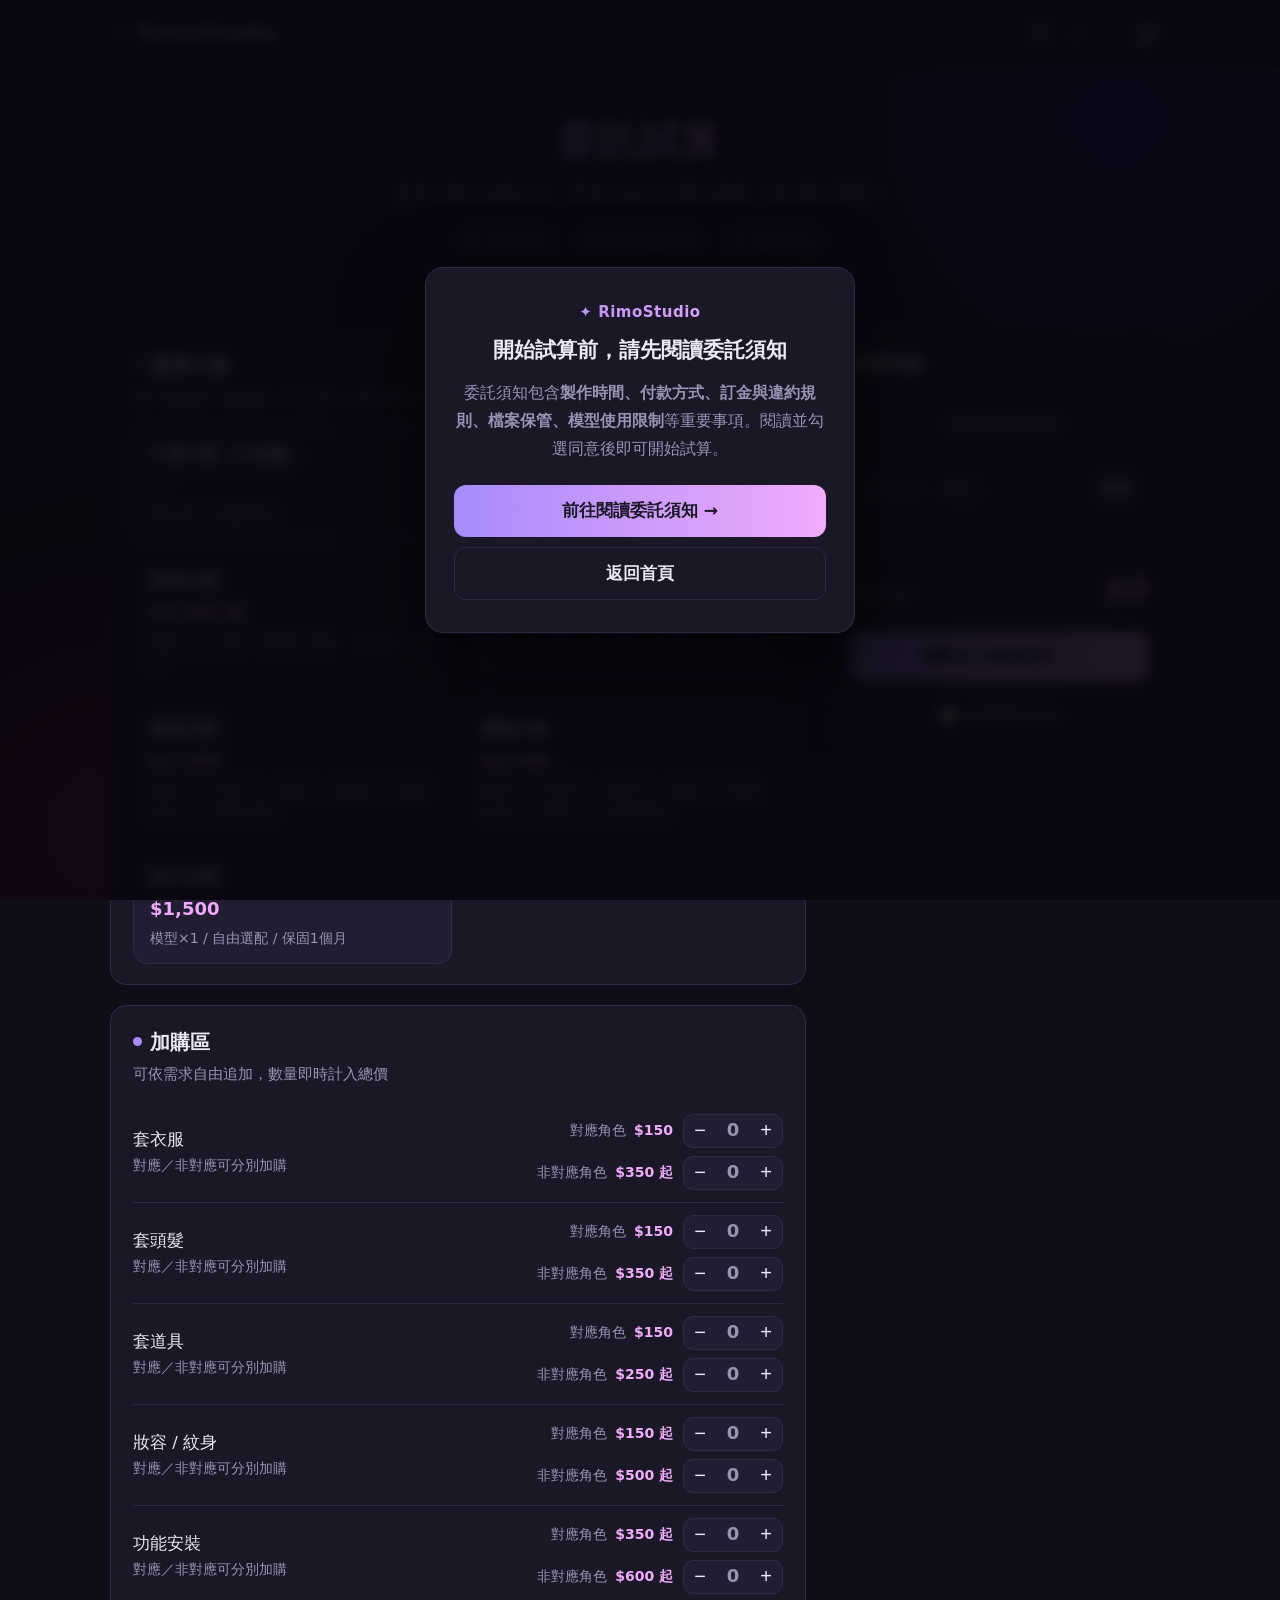
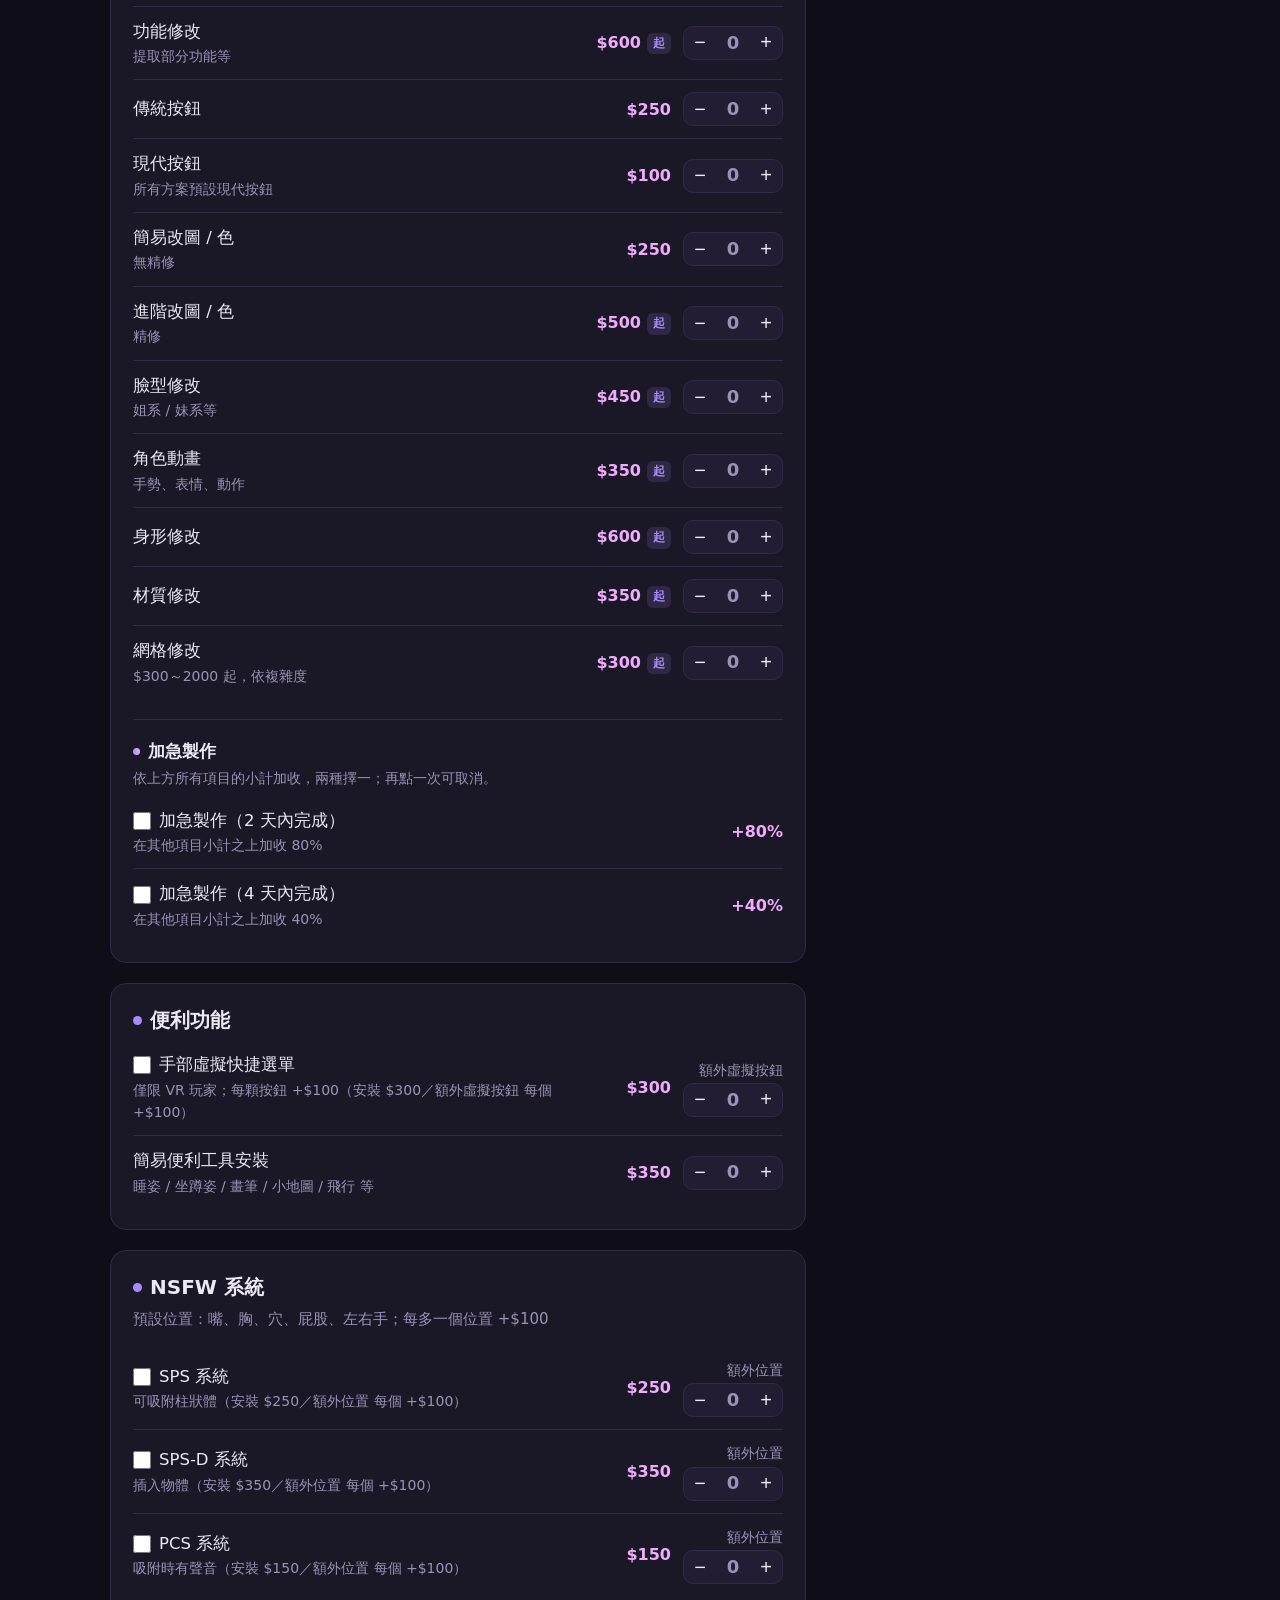
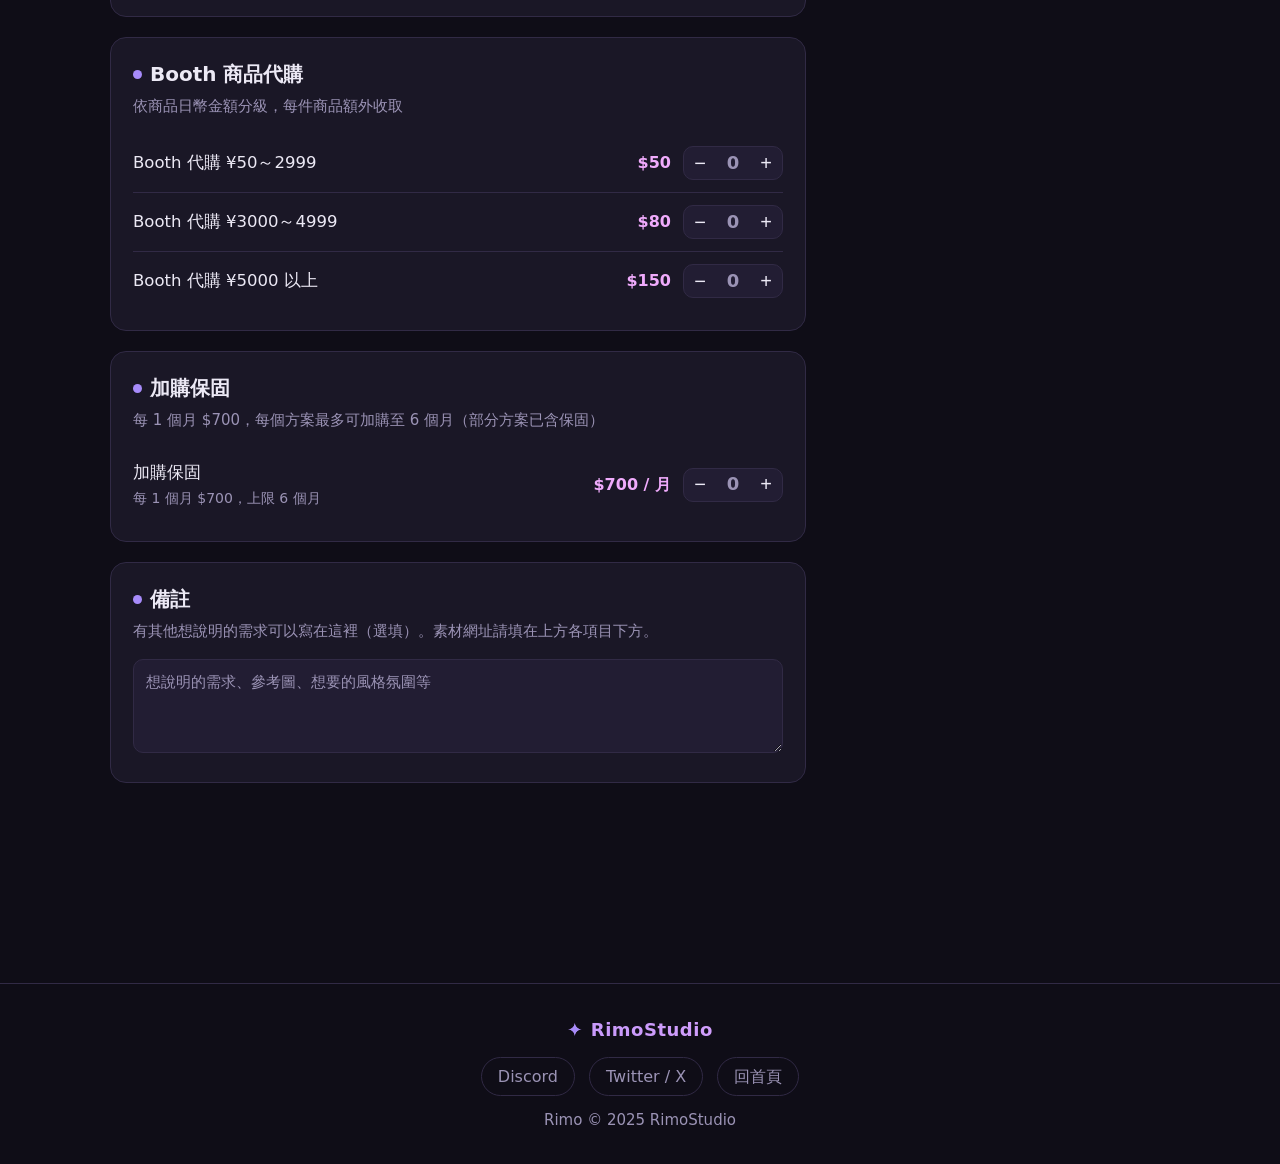
==== commit 2570b6f3: "V4.0 - 委託頁面新增了網址欄位與底下的詳細說明欄" ====
--- a/estimate.html
+++ b/estimate.html
@@ -113,6 +113,19 @@
     border-radius:12px;border:1px solid var(--line);color:var(--muted);
     font-size:16px;transition:.15s}
   .sub-link:hover{border-color:var(--accent);color:var(--accent-2)}
+  /* 素材網址 / 備註 */
+  .field-label{display:block;font-size:14px;color:var(--accent-2);font-weight:600;margin:14px 0 6px}
+  .field{width:100%;padding:10px 12px;border-radius:10px;border:1px solid var(--line);
+    background:var(--panel-2);color:var(--text);font-size:15px;font-family:inherit;resize:vertical;line-height:1.6}
+  .field:focus{outline:none;border-color:var(--accent)}
+  .field::placeholder{color:var(--muted)}
+  /* 項目下方的素材網址欄位 */
+  .url-field{padding:2px 0 14px}
+  .url-field .field{font-size:14px;border-style:dashed}
+  .rm-extra{margin-top:12px;font-size:13.5px;line-height:1.7;text-align:left}
+  .rm-extra .lbl{color:var(--accent-2);font-weight:600;margin-top:10px}
+  .rm-extra .val{color:var(--muted);white-space:pre-wrap;word-break:break-word}
+  .rm-extra a{color:var(--accent-2);word-break:break-all}
   /* 折扣代碼 */
   .disc-box{margin-top:14px}
   .disc-row{display:flex;gap:8px}
@@ -263,6 +276,12 @@
         <div class="sub" data-i18n="est.sub.warranty">每 1 個月 $700，每個方案最多可加購至 6 個月（部分方案已含保固）</div>
         <div id="grp-warranty"></div>
       </section>
+
+      <section class="card reveal">
+        <h2><span class="dot"></span><span data-i18n="est.h.note">備註</span></h2>
+        <div class="sub" data-i18n="est.sub.note">有其他想說明的需求可以寫在這裡（選填）。素材網址請填在上方各項目下方。</div>
+        <textarea id="userNote" class="field" rows="3" placeholder="想說明的需求、參考圖、想要的風格氛圍等" data-i18n-ph="est.ph.note"></textarea>
+      </section>
     </main>
 
     <aside>
@@ -310,6 +329,7 @@
     <div class="rm-items" id="rmItems"></div>
     <div class="rm-total-row"><span data-i18n="est.total">預估總額</span><span class="rm-total" id="rmTotal">$0</span></div>
     <div class="rm-code" id="rmCode" style="display:none"></div>
+    <div class="rm-extra" id="rmExtra"></div>
     <div class="rm-note" data-i18n="est.rm.note">※ 此為預估金額，實際費用由店主確認為準。<br>請<strong>截圖或複製此結果</strong>，並透過 Discord 聯繫店主完成委託。</div>
     <div class="rm-actions">
       <a href="https://discord.gg/tzbvaHy9Kx" target="_blank" rel="noopener" class="btn btn-primary" data-i18n="est.rm.discord">前往 Discord 聯繫店主 →</a>
@@ -381,7 +401,7 @@
 const DISCOUNT_API = 'https://rimo-discount.u1788u1788.workers.dev';
 // ▲▲▲
 
-const state = { plan:'none', qty:{}, alt:{}, warranty:0, rush:null, discount:null };
+const state = { plan:'none', qty:{}, alt:{}, warranty:0, rush:null, discount:null, urls:{} };
 const $ = s => document.querySelector(s);
 
 /* ===== 動態文字日文化（中文原文 → 日文；找不到回原文） ===== */
@@ -429,6 +449,8 @@
   '試算時間：':'見積り日時：','折扣代碼：':'割引コード：','預估總額：':'見積り合計：',
   '【RimoStudio 委託試算】':'【RimoStudio 料金見積り】','※ 實際費用以店主確認為準':'※ 実際の料金は店主の確認によります',
   '📋 複製明細文字':'📋 明細をコピー','✓ 已複製！貼到 Discord 即可':'✓ コピーしました！Discord に貼り付け可能',
+  '素材網址':'素材 URL','備註':'備考',
+  '貼上此項目的素材網址，一行一個':'この項目の素材 URL（1行に1つ）',
 };
 let LANG = (function(){ try{ var s=localStorage.getItem('rimo_lang'); if(s==='ja'||s==='zh')return s; }catch(e){} return (navigator.language||'').toLowerCase().indexOf('ja')===0?'ja':'zh'; })();
 function t(s){ return (LANG==='ja' && JA[s]!=null) ? JA[s] : s; }
@@ -445,6 +467,24 @@
   });
 }
 applyDataLang();
+
+/* 哪些項目會用到外部素材 → 選取後其下方出現網址欄位 */
+['cloth','hair','prop','makeup','func','b1','b2','b3'].forEach(function(id){
+  var it = _ITEMS.find(function(x){ return x.id===id; });
+  if(it) it.url = true;
+});
+/* 該項目目前的總數量（含對應＋非對應） */
+function itemQty(it){
+  var q = state.qty[it.id]||0;
+  if(it.alt) q += state.qty[it.id+'_alt']||0;
+  return q;
+}
+/* 選了才顯示的「素材網址」多行欄位 */
+function urlField(it){
+  if(!it.url || itemQty(it) <= 0) return '';
+  var v = state.urls[it.id] || '';
+  return '<div class="url-field"><textarea class="field" rows="2" data-url="'+it.id+'" placeholder="'+t('貼上此項目的素材網址，一行一個')+'">'+escapeHtml(v)+'</textarea></div>';
+}
 
 function buildPlans(){
   $('#plans').innerHTML = PLANS.map(p=>`
@@ -487,9 +527,10 @@
     </div>`;
 }
 function counterRow(it){
+  var row;
   // 有對應/非對應之分的項目 → 同一列放兩個小計數器，可同時加購
   if(it.alt){
-    return `<div class="row">
+    row = `<div class="row">
         <div class="info"><div class="rname">${it.name}</div>
           <div class="rnote">${t('對應／非對應可分別加購')}</div></div>
         <div class="alt-counters">
@@ -497,8 +538,10 @@
           ${miniCounter(it.id+'_alt', it.alt.name+' ', it.alt.price, it.alt.from)}
         </div>
       </div>`;
-  }
-  return subCounterRow(it.id, it.name, it.price, it.from, it.note||'');
+  } else {
+    row = subCounterRow(it.id, it.name, it.price, it.from, it.note||'');
+  }
+  return row + urlField(it);
 }
 function baseCounterRow(it){
   const q = state.qty[it.id]||0;
@@ -537,7 +580,12 @@
       <div class="info"><div class="rname">${t('加購保固')}</div><div class="rnote">${t('每 1 個月 $700，上限 6 個月')}</div></div>
       <div class="price">${t('$700 / 月')}</div>${stepper('warranty', state.warranty)}
     </div>`;
-  bindSteppers(); bindBases(); bindRush();
+  bindSteppers(); bindBases(); bindRush(); bindUrls();
+}
+function bindUrls(){
+  document.querySelectorAll('[data-url]').forEach(function(el){
+    el.oninput = function(){ state.urls[el.dataset.url] = el.value; };
+  });
 }
 function bindSteppers(){
   document.querySelectorAll('[data-step]').forEach(el=>{
@@ -686,6 +734,16 @@
   const dc = $('#rmCode');
   if(state.discount){ dc.style.display='block'; dc.innerHTML = '🎟️ '+t('折扣代碼：')+'<b>'+state.discount.code+'</b>'; }
   else { dc.style.display='none'; }
+  // 素材網址（逐項）/ 備註
+  const mats = collectUrls();
+  const note = ($('#userNote').value||'').trim();
+  let ex = '';
+  if(mats.length){
+    ex += '<div class="lbl">'+t('素材網址')+'</div>';
+    mats.forEach(function(m){ ex += '<div class="val"><b>'+escapeHtml(m.name)+'</b><br>'+linkify(escapeHtml(m.urls))+'</div>'; });
+  }
+  if(note) ex += '<div class="lbl">'+t('備註')+'</div><div class="val">'+escapeHtml(note)+'</div>';
+  $('#rmExtra').innerHTML = ex;
   $('#resultModal').classList.add('open');
 };
 const closeResult = ()=> $('#resultModal').classList.remove('open');
@@ -705,9 +763,28 @@
   }
   out += '─────────────\n' + t('預估總額：') + '$' + s.finalTotal.toLocaleString() + (s.hasFrom?' '+t('起'):'') + '\n';
   if(s.discount) out += t('折扣代碼：') + s.discount.code + '\n';
-  out += t('※ 實際費用以店主確認為準');
+  const mats = collectUrls();
+  const note = ($('#userNote')&&$('#userNote').value||'').trim();
+  if(mats.length){
+    out += '\n' + t('素材網址') + '：\n';
+    mats.forEach(function(m){ out += '・' + m.name + '\n' + m.urls + '\n'; });
+  }
+  if(note) out += '\n' + t('備註') + '：' + note + '\n';
+  out += '\n' + t('※ 實際費用以店主確認為準');
   return out;
 }
+/* 收集有填網址的素材項目（名稱已依語言翻譯） */
+function collectUrls(){
+  var out = [];
+  [].concat(MAIN, BOOTH).forEach(function(it){
+    if(!it.url || itemQty(it) <= 0) return;
+    var v = (state.urls[it.id]||'').trim();
+    if(v) out.push({ name: it.name, urls: v });
+  });
+  return out;
+}
+function escapeHtml(s){ return String(s).replace(/[&<>"']/g, c=>({'&':'&amp;','<':'&lt;','>':'&gt;','"':'&quot;',"'":'&#39;'}[c])); }
+function linkify(s){ return s.replace(/(https?:\/\/[^\s]+)/g, '<a href="$1" target="_blank" rel="noopener">$1</a>'); }
 function fallbackCopy(txt, cb){
   const ta = document.createElement('textarea');
   ta.value = txt; ta.style.position='fixed'; ta.style.opacity='0';
@@ -734,6 +811,6 @@
 </script>
 <!-- 進場動畫（共用） -->
 <script src="assets/app.js?v=3"></script>
-<script src="assets/i18n.js?v=2"></script>
+<script src="assets/i18n.js?v=4"></script>
 </body>
 </html>
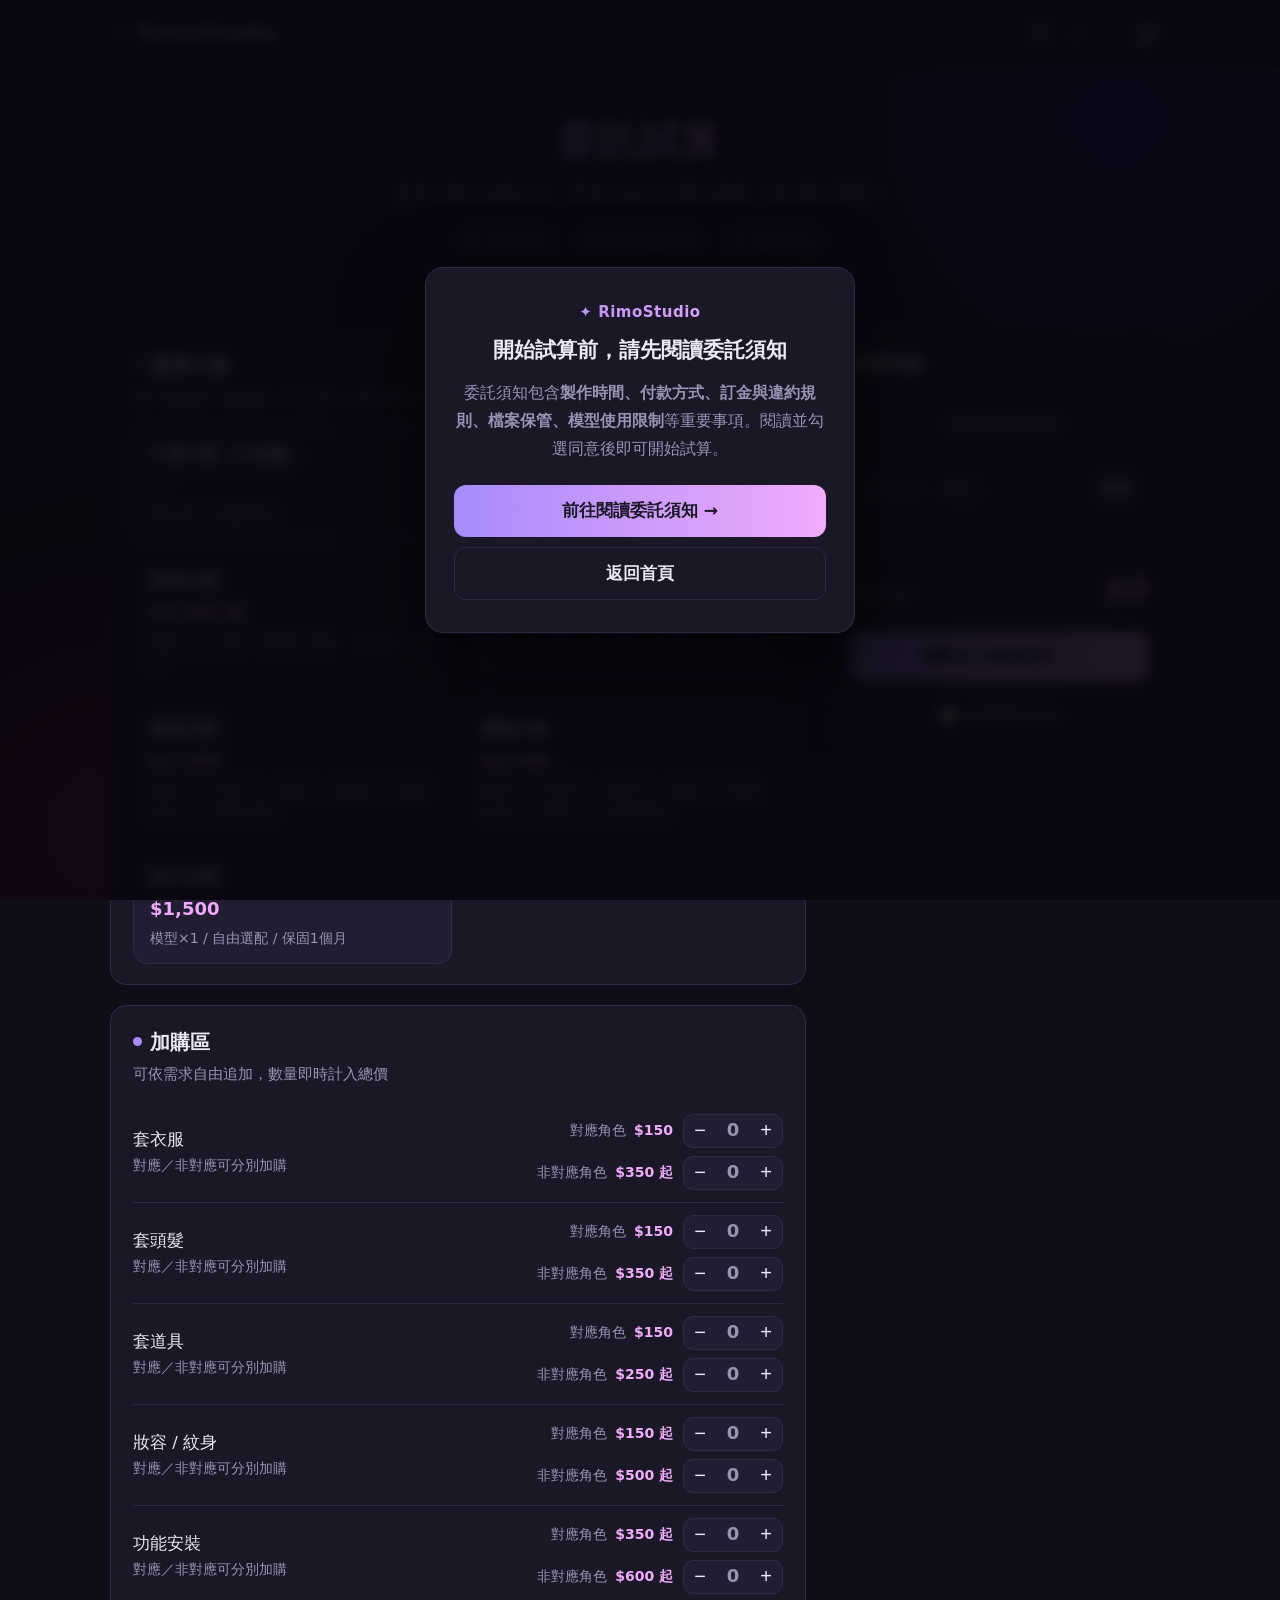
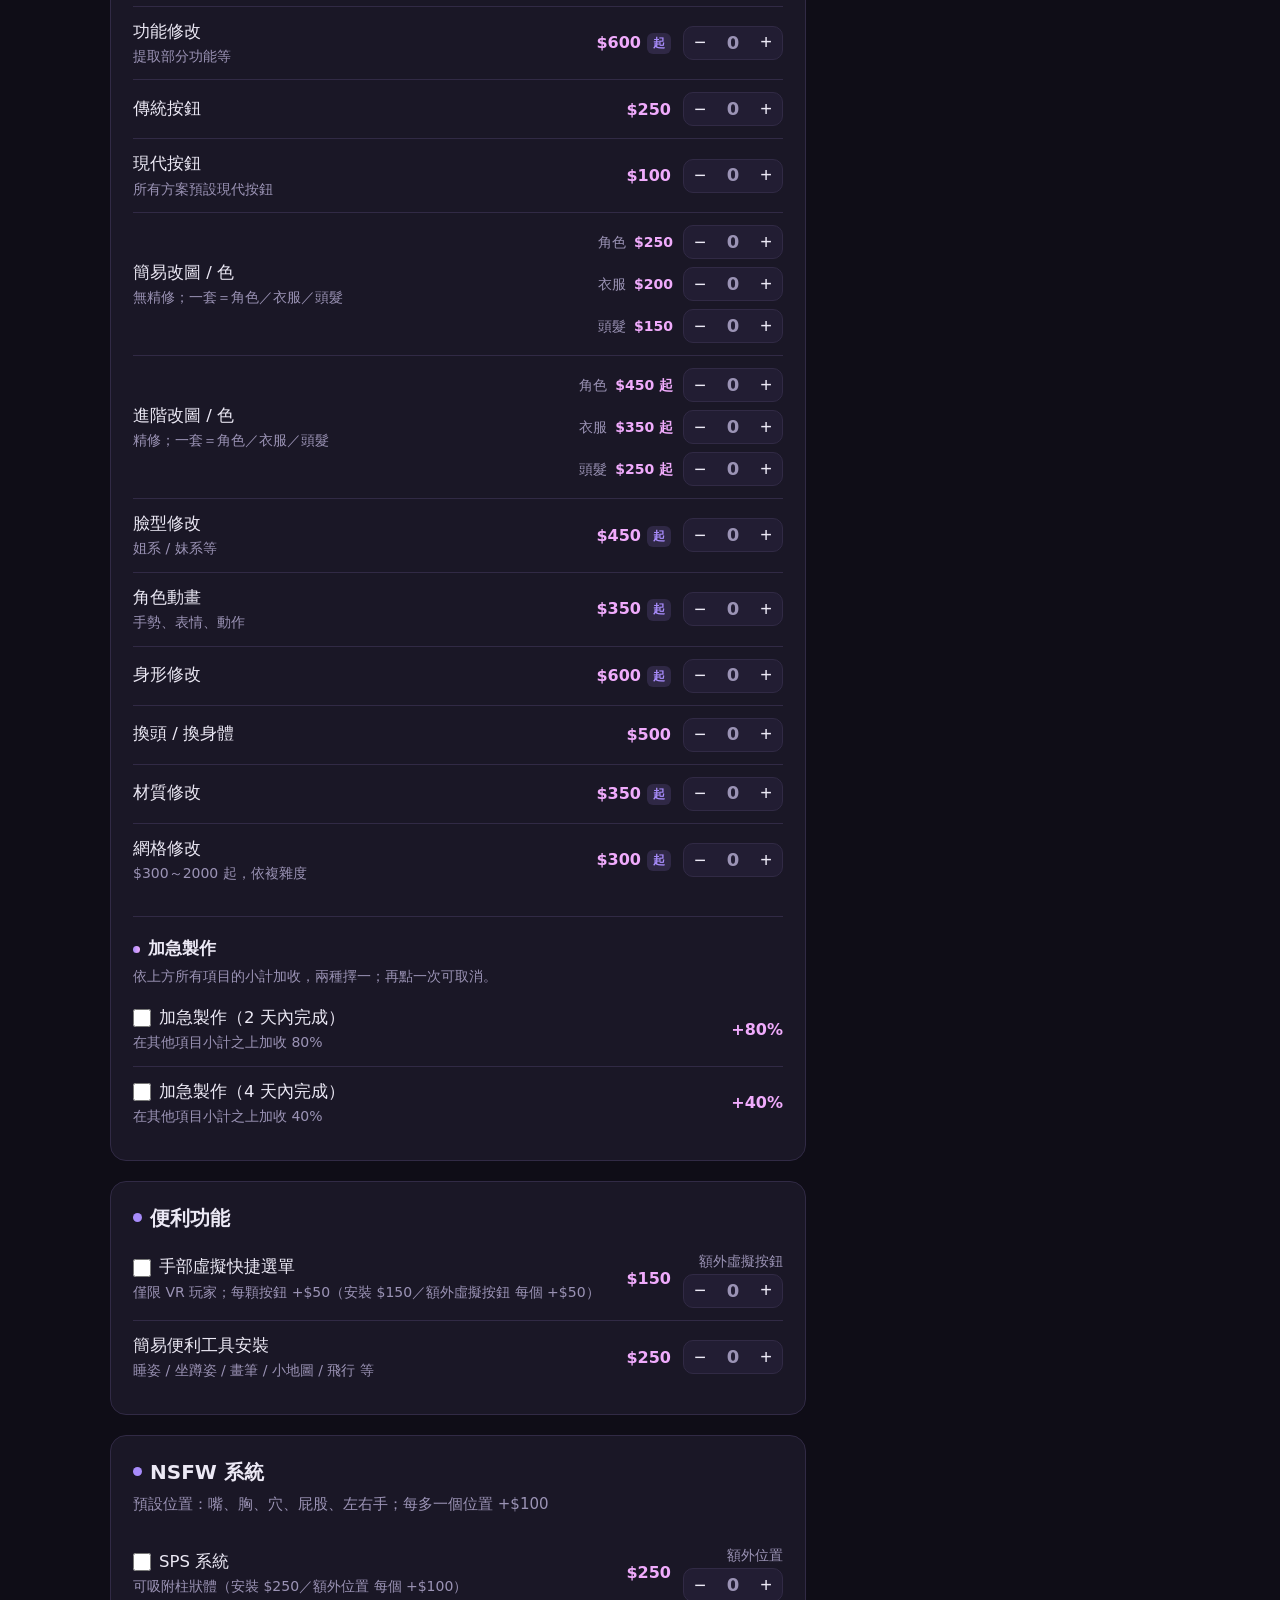
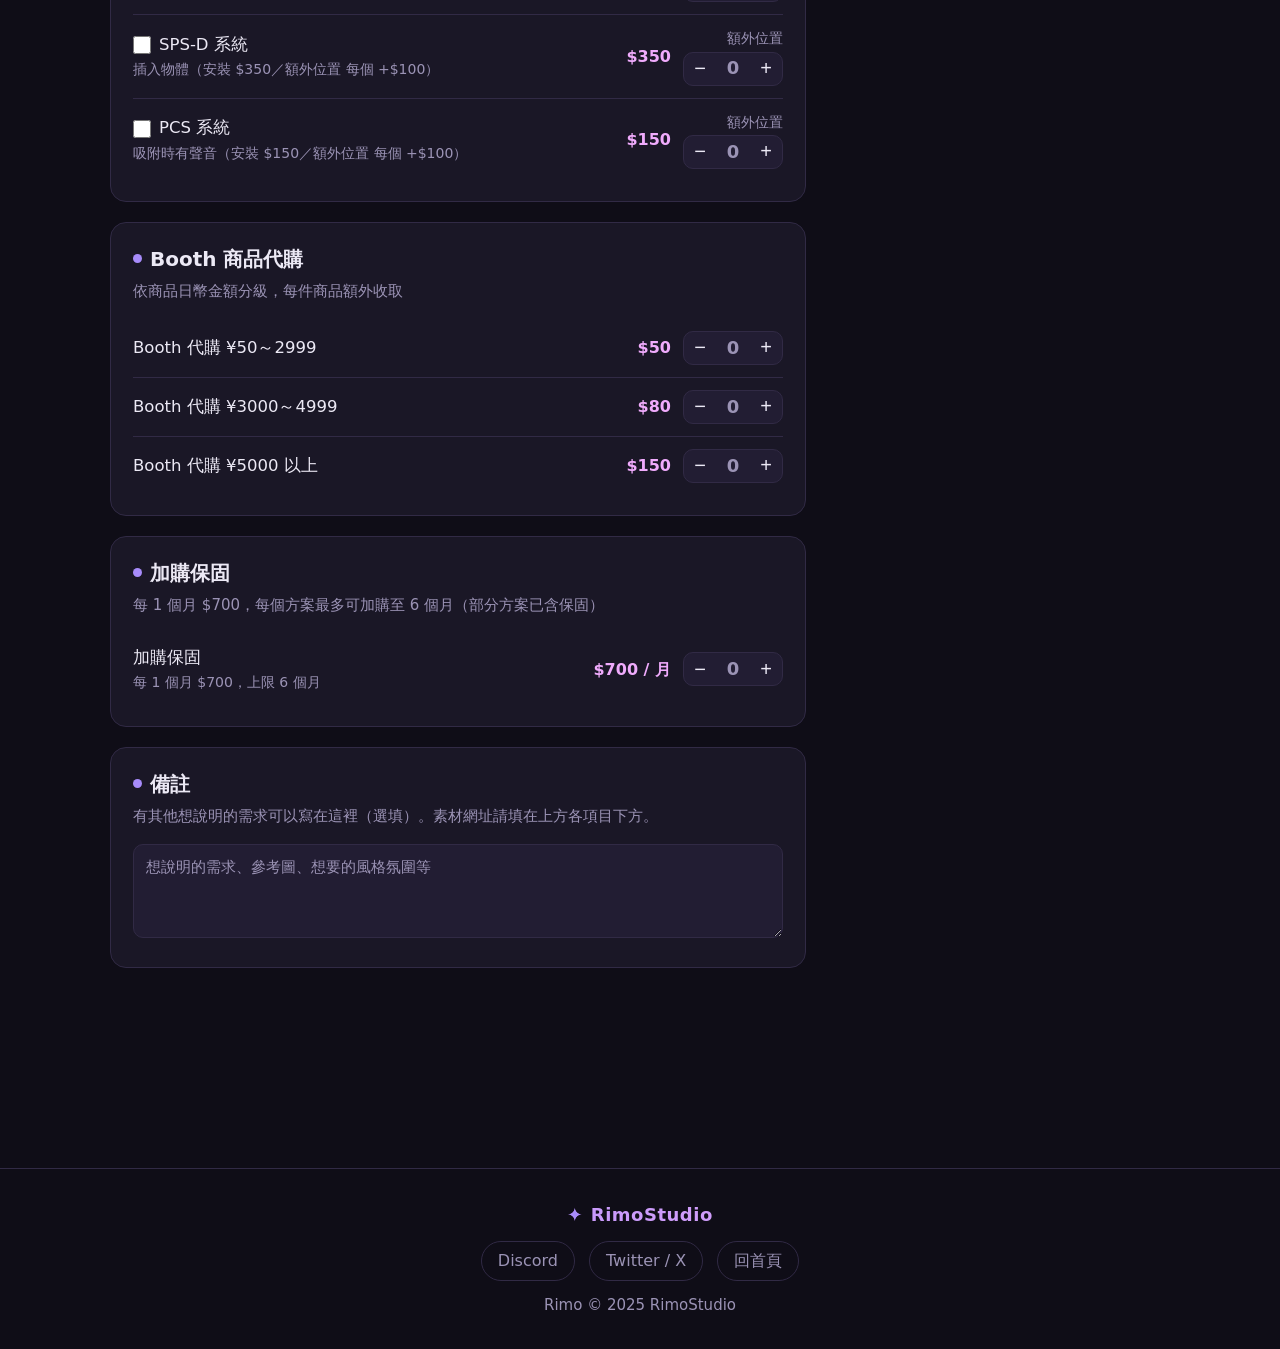
==== commit ba0b4934: "V4.1 - 新增價格項目(修圖部分) - 部分價格變更(虛擬按鈕以及ABT)" ====
--- a/estimate.html
+++ b/estimate.html
@@ -368,18 +368,27 @@
   {id:'funcmod',name:'功能修改',   price:600, from:true, note:'提取部分功能等'},
   {id:'btnTrad',name:'傳統按鈕',   price:250},
   {id:'btnMod', name:'現代按鈕',   price:100, note:'所有方案預設現代按鈕'},
-  {id:'recolor',name:'簡易改圖 / 色', price:250, note:'無精修'},
-  {id:'recolorAdv',name:'進階改圖 / 色', price:500, from:true, note:'精修'},
+  {id:'recolor',name:'簡易改圖 / 色', note:'無精修；一套＝角色／衣服／頭髮', parts:[
+    {id:'recolor_char', label:'角色', price:250},
+    {id:'recolor_cloth',label:'衣服', price:200},
+    {id:'recolor_hair', label:'頭髮', price:150},
+  ]},
+  {id:'recolorAdv',name:'進階改圖 / 色', from:true, note:'精修；一套＝角色／衣服／頭髮', parts:[
+    {id:'recolorAdv_char', label:'角色', price:450},
+    {id:'recolorAdv_cloth',label:'衣服', price:350},
+    {id:'recolorAdv_hair', label:'頭髮', price:250},
+  ]},
   {id:'face',  name:'臉型修改',    price:450, from:true, note:'姐系 / 妹系等'},
   {id:'anim',  name:'角色動畫',    price:350, from:true, note:'手勢、表情、動作'},
   {id:'body',  name:'身形修改',    price:600, from:true},
+  {id:'swap',  name:'換頭 / 換身體', price:500},
   {id:'material',name:'材質修改',  price:350, from:true},
   {id:'mesh',  name:'網格修改',    price:300, from:true, note:'$300～2000 起，依複雜度'},
 ];
 const UTIL = [
-  {id:'handmenu', type:'baseCounter', name:'手部虛擬快捷選單', base:300, per:100,
-    baseLabel:'安裝', perLabel:'額外虛擬按鈕', note:'僅限 VR 玩家；每顆按鈕 +$100'},
-  {id:'utility', name:'簡易便利工具安裝', price:350, note:'睡姿 / 坐蹲姿 / 畫筆 / 小地圖 / 飛行 等'},
+  {id:'handmenu', type:'baseCounter', name:'手部虛擬快捷選單', base:150, per:50,
+    baseLabel:'安裝', perLabel:'額外虛擬按鈕', note:'僅限 VR 玩家；每顆按鈕 +$50'},
+  {id:'utility', name:'簡易便利工具安裝', price:250, note:'睡姿 / 坐蹲姿 / 畫筆 / 小地圖 / 飛行 等'},
 ];
 const NSFW = [
   {id:'sps',  type:'baseCounter', name:'SPS 系統',   base:250, per:100, baseLabel:'安裝', perLabel:'額外位置', note:'可吸附柱狀體'},
@@ -421,7 +430,7 @@
   '妝容 / 紋身':'メイク / タトゥー','功能安裝':'機能導入','功能修改':'機能の修正',
   '傳統按鈕':'従来ボタン','現代按鈕':'モダンボタン','簡易改圖 / 色':'簡易 画像 / 色替え',
   '進階改圖 / 色':'応用 画像 / 色替え','臉型修改':'顔型修正','角色動畫':'アニメーション',
-  '身形修改':'体型修正','材質修改':'マテリアル修正','網格修改':'メッシュ修正','非對應角色':'非対応キャラ',
+  '身形修改':'体型修正','換頭 / 換身體':'頭／体の交換','材質修改':'マテリアル修正','網格修改':'メッシュ修正','非對應角色':'非対応キャラ',
   '對應角色':'対応キャラ','提取部分功能等':'一部機能の抽出など','所有方案預設現代按鈕':'全プラン標準でモダンボタン',
   '無精修':'簡易調整のみ','精修':'細部まで調整','姐系 / 妹系等':'姉系 / 妹系 など',
   '手勢、表情、動作':'ハンドサイン・表情・アクション','$300～2000 起，依複雜度':'$300〜2000〜、複雑さにより変動',
@@ -451,6 +460,9 @@
   '📋 複製明細文字':'📋 明細をコピー','✓ 已複製！貼到 Discord 即可':'✓ コピーしました！Discord に貼り付け可能',
   '素材網址':'素材 URL','備註':'備考',
   '貼上此項目的素材網址，一行一個':'この項目の素材 URL（1行に1つ）',
+  '角色':'キャラ本体','衣服':'衣装','頭髮':'髪',
+  '無精修；一套＝角色／衣服／頭髮':'簡易調整のみ；1セット＝キャラ／衣装／髪',
+  '精修；一套＝角色／衣服／頭髮':'細部まで調整；1セット＝キャラ／衣装／髪',
 };
 let LANG = (function(){ try{ var s=localStorage.getItem('rimo_lang'); if(s==='ja'||s==='zh')return s; }catch(e){} return (navigator.language||'').toLowerCase().indexOf('ja')===0?'ja':'zh'; })();
 function t(s){ return (LANG==='ja' && JA[s]!=null) ? JA[s] : s; }
@@ -528,6 +540,17 @@
 }
 function counterRow(it){
   var row;
+  // 分部位的項目（角色／衣服／頭髮）→ 同一列放多個小計數器
+  if(it.parts){
+    row = `<div class="row">
+        <div class="info"><div class="rname">${it.name}</div>
+          <div class="rnote">${it.note||''}</div></div>
+        <div class="alt-counters">
+          ${it.parts.map(p=>miniCounter(p.id, t(p.label)+' ', p.price, it.from)).join('')}
+        </div>
+      </div>`;
+    return row + urlField(it);
+  }
   // 有對應/非對應之分的項目 → 同一列放兩個小計數器，可同時加購
   if(it.alt){
     row = `<div class="row">
@@ -624,6 +647,13 @@
 
   const allCounters = [...MAIN, ...BOOTH, ...UTIL.filter(x=>x.type!=='baseCounter')];
   allCounters.forEach(it=>{
+    if(it.parts){
+      it.parts.forEach(p=>{
+        const qp = state.qty[p.id]||0;
+        if(qp) add(`${it.name}（${t(p.label)}）×${qp}`, p.price*qp, it.from);
+      });
+      return;
+    }
     const q = state.qty[it.id]||0;
     if(q) add(`${it.name}${it.alt?t('（對應角色）'):''} ×${q}`, it.price*q, it.from);
     if(it.alt){
@@ -811,6 +841,6 @@
 </script>
 <!-- 進場動畫（共用） -->
 <script src="assets/app.js?v=3"></script>
-<script src="assets/i18n.js?v=4"></script>
+<script src="assets/i18n.js?v=5"></script>
 </body>
 </html>
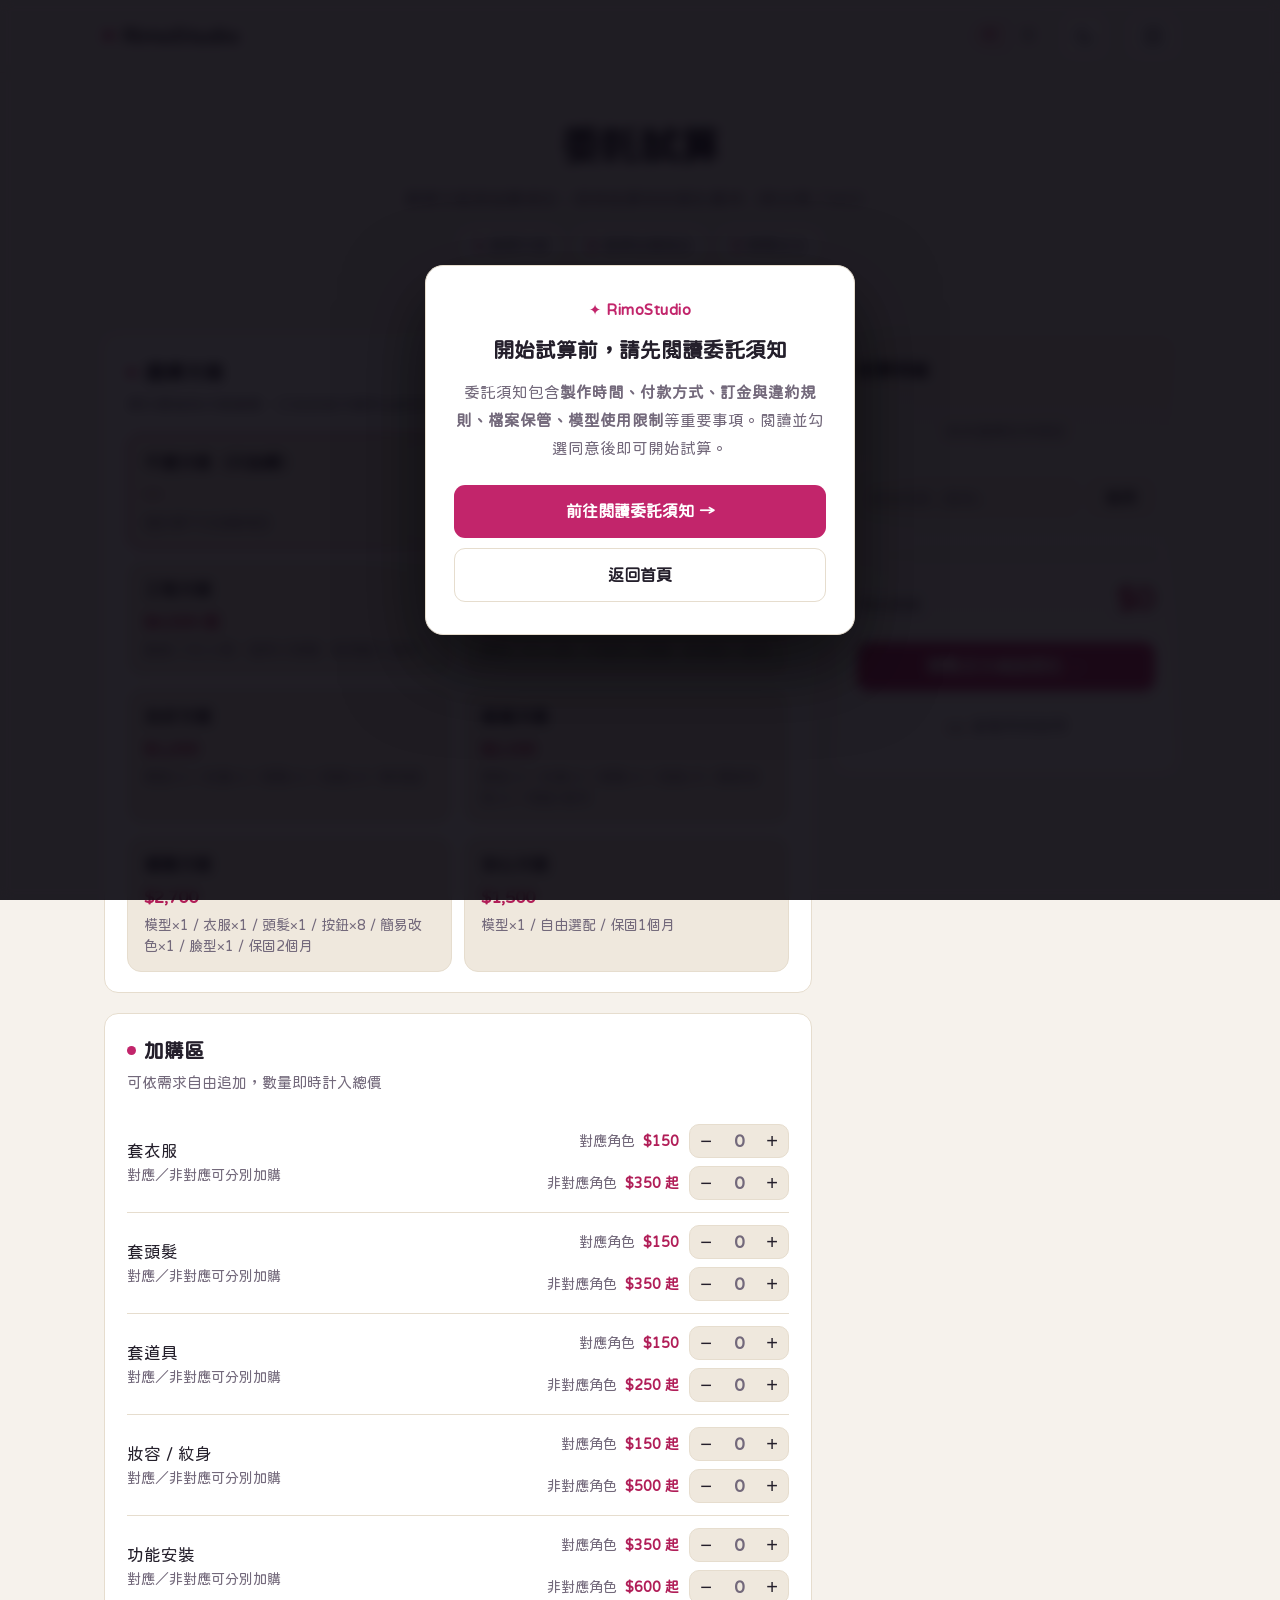
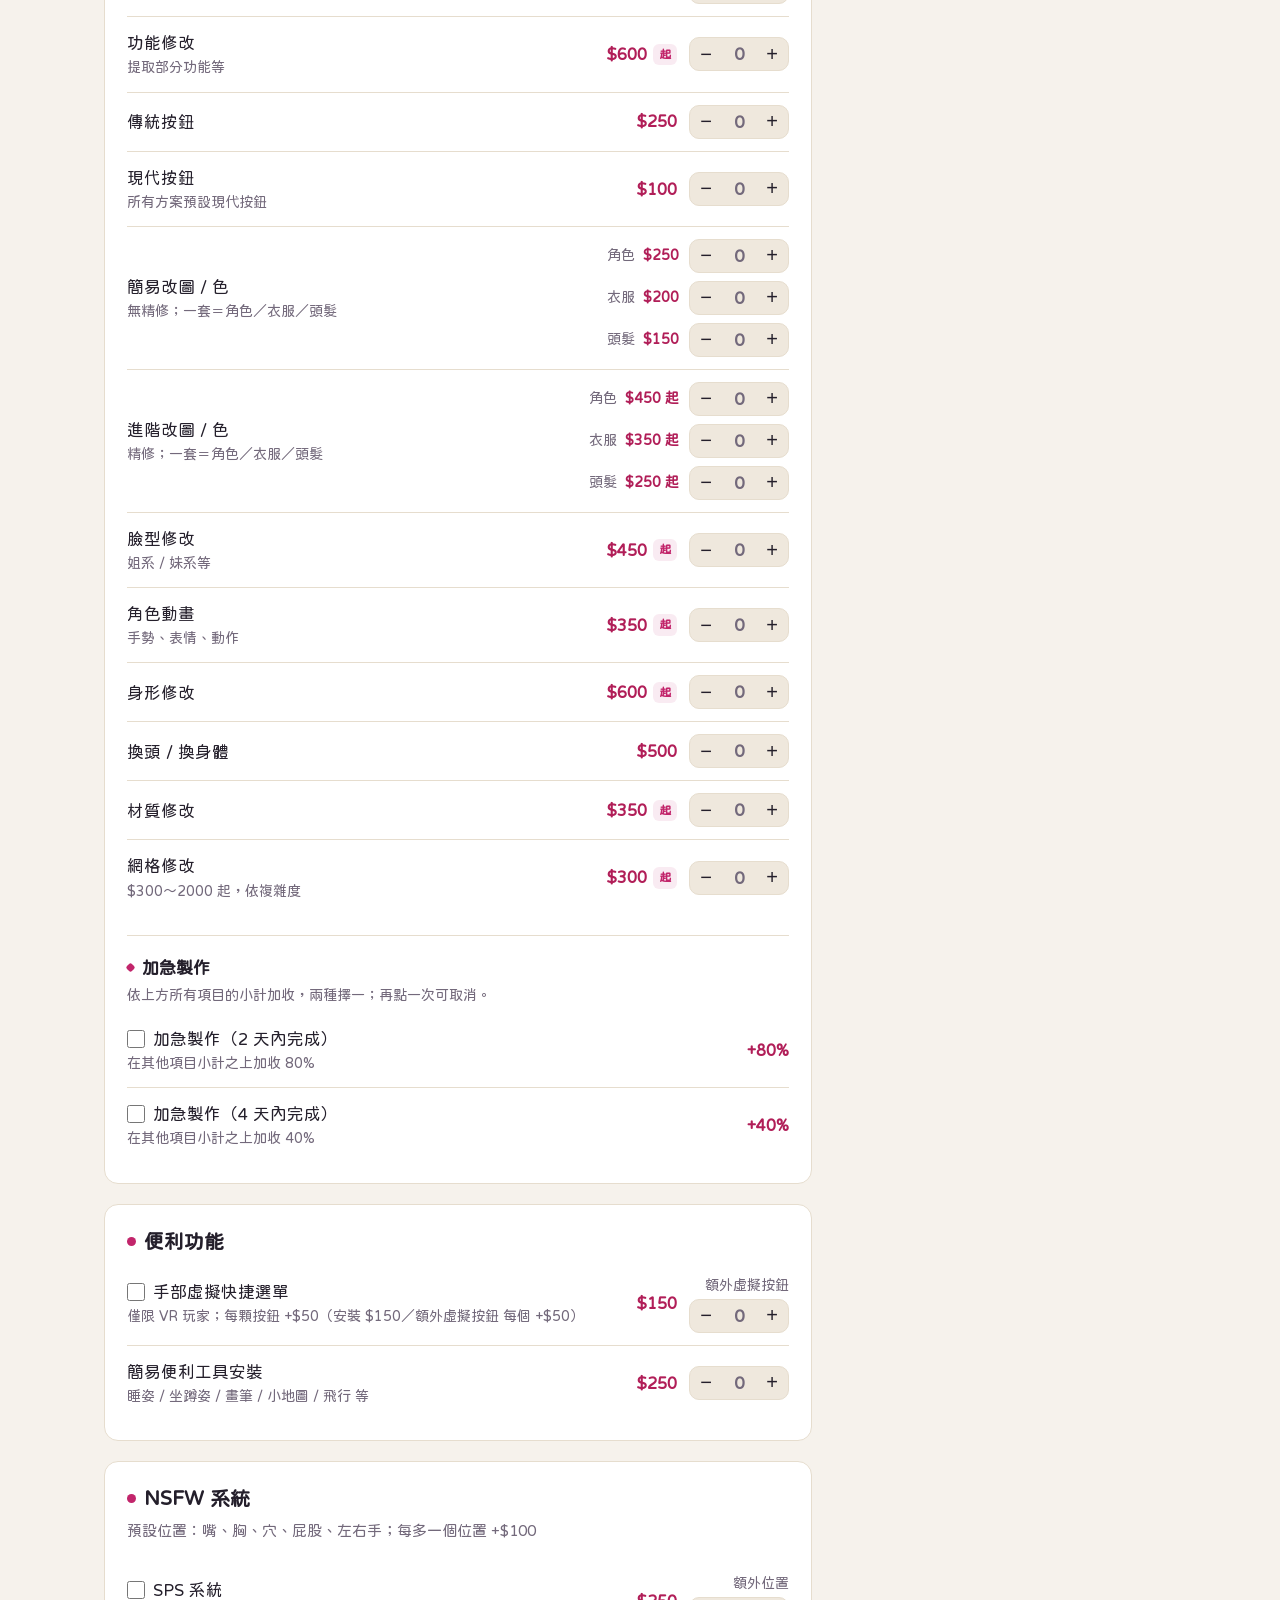
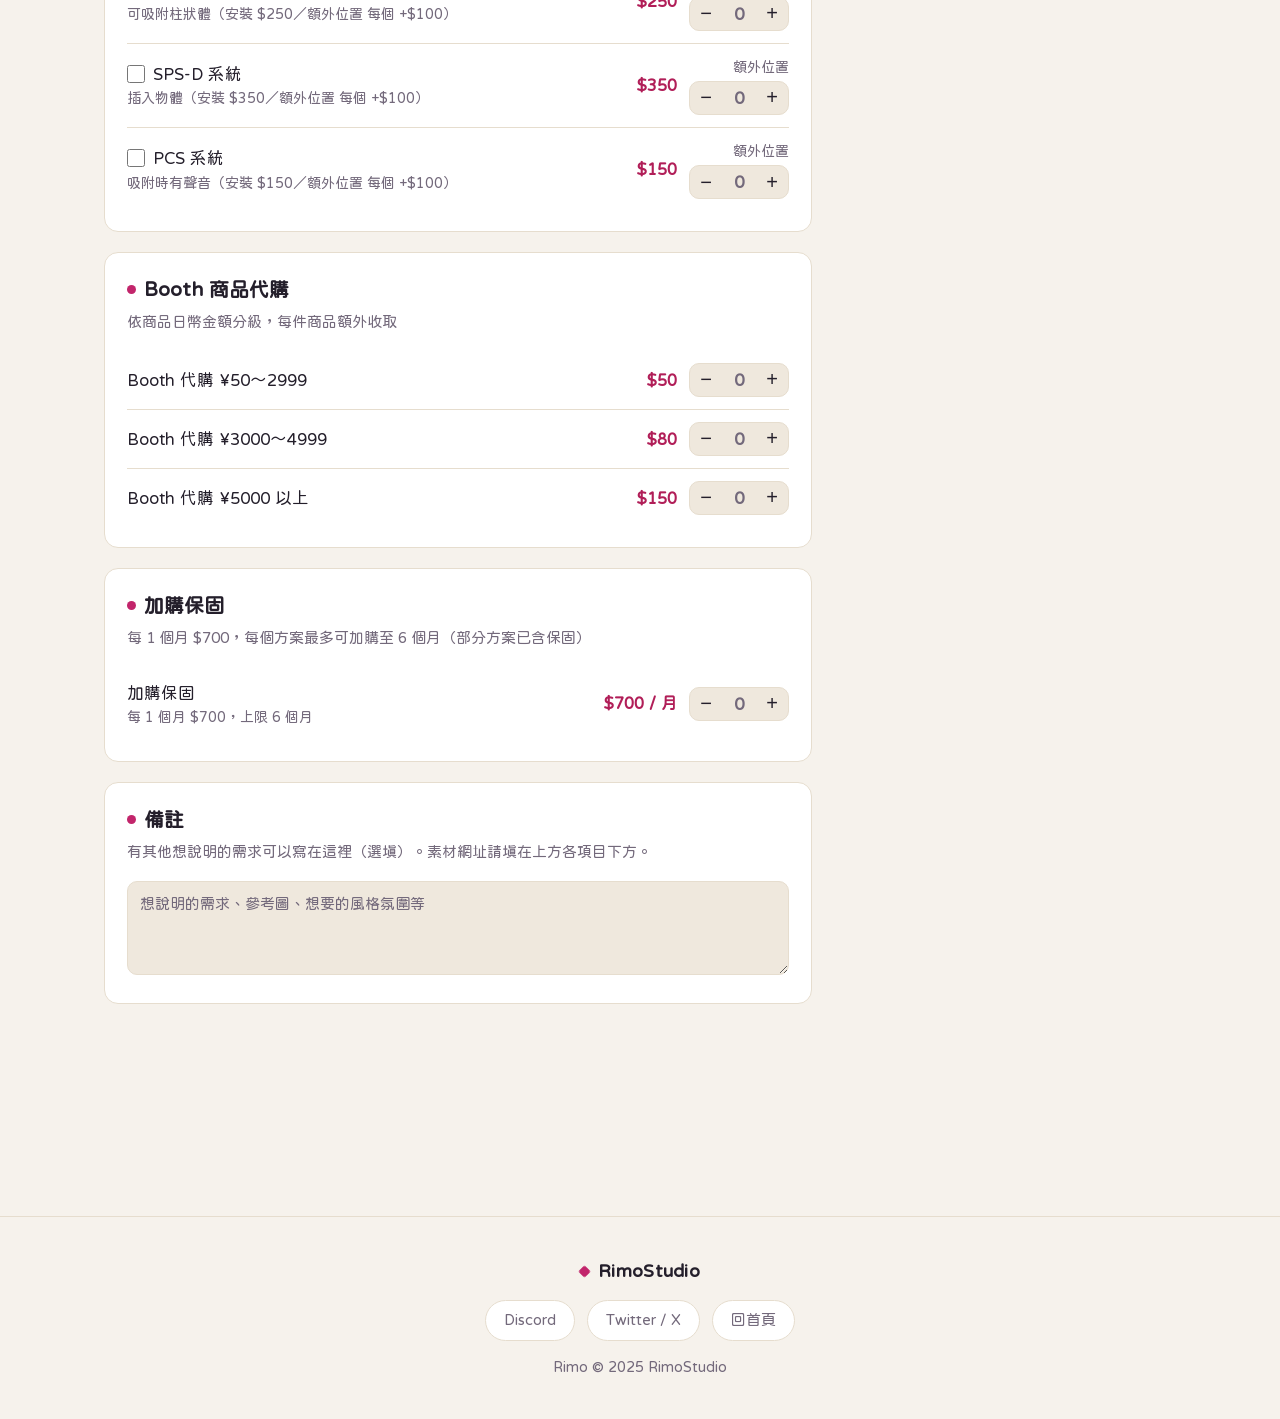
==== commit 2c5be6ed: "V5.0 - 樣式更改 - 新增方案 - 修改明細顯示Bug - 新增可變動排單量" ====
--- a/estimate.html
+++ b/estimate.html
@@ -35,13 +35,15 @@
     if(!agreed){ document.documentElement.classList.add('gate-locked'); }
   })();
 </script>
-<link rel="stylesheet" href="assets/style.css?v=16">
+<script>(function(){try{if(localStorage.getItem('rimo_theme')==='dark')document.documentElement.setAttribute('data-theme','dark');}catch(e){}})();</script>
+<link rel="preconnect" href="https://fonts.googleapis.com">
+<link rel="preconnect" href="https://fonts.gstatic.com" crossorigin>
+<link href="https://fonts.googleapis.com/css2?family=Huninn&display=swap" rel="stylesheet">
+<link rel="stylesheet" href="assets/style.css?v=21">
 <style>
   .wrap{padding-bottom:120px}
   .page-head{text-align:center;padding:40px 0 8px}
-  .page-head h1{font-size:clamp(28px,4vw,40px);letter-spacing:1px;
-    background:linear-gradient(90deg,var(--accent),var(--accent-2));
-    -webkit-background-clip:text;background-clip:text;color:transparent}
+  .page-head h1{font-size:clamp(28px,4vw,40px);letter-spacing:-.01em;font-weight:800;color:var(--text)}
   .page-head p{color:var(--muted);margin-top:6px}
   .steps{display:flex;gap:8px;justify-content:center;flex-wrap:wrap;margin-top:14px}
   .steps span{font-size:15px;color:var(--muted);background:var(--panel);
@@ -99,6 +101,9 @@
   #items .li{display:flex;justify-content:space-between;gap:10px;padding:6px 0;
     border-bottom:1px dashed var(--line);color:var(--muted)}
   #items .li .n{color:var(--text)}
+  /* 方案內容子項（顯示保固／附帶衣服頭髮等，不計價） */
+  #items .li.incl,.rm-items .li.incl{border-bottom:none;padding:2px 0 10px 2px;color:var(--muted)}
+  #items .li.incl .n,.rm-items .li.incl .n{color:var(--muted);font-size:13px;line-height:1.5}
   #items .empty{color:var(--muted);text-align:center;padding:20px 0}
   .total{margin-top:16px;padding-top:16px;border-top:2px solid var(--line);
     display:flex;justify-content:space-between;align-items:baseline}
@@ -106,9 +111,9 @@
   .total .amt{font-size:32px;font-weight:800;color:var(--accent-2)}
   .from-note{font-size:13px;color:var(--muted);margin-top:8px;line-height:1.5}
   .cta-btn{display:block;width:100%;text-align:center;margin-top:16px;
-    background:linear-gradient(90deg,var(--accent),var(--accent-2));color:#1a1726;
-    font-weight:700;padding:13px;border-radius:12px;border:none;cursor:pointer;font-size:17px}
-  .cta-btn:hover{filter:brightness(1.08)}
+    background:var(--accent);color:#fff;
+    font-weight:700;padding:13px;border-radius:12px;border:none;cursor:pointer;font-size:17px;transition:.15s}
+  .cta-btn:hover{background:var(--accent-ink)}
   .sub-link{display:block;width:100%;text-align:center;margin-top:10px;padding:11px;
     border-radius:12px;border:1px solid var(--line);color:var(--muted);
     font-size:16px;transition:.15s}
@@ -136,7 +141,7 @@
     background:var(--panel-2);border:1px solid var(--line);color:var(--text);transition:.15s}
   .disc-row button:hover{border-color:var(--accent);color:var(--accent-2)}
   .disc-msg{font-size:13px;margin-top:8px;min-height:1em}
-  .disc-msg.ok{color:var(--ok)} .disc-msg.err{color:#fca5a5}
+  .disc-msg.ok{color:var(--ok)} .disc-msg.err{color:var(--warn)}
   .disc-line{display:flex;justify-content:space-between;align-items:center;margin-top:14px;
     color:var(--ok);font-size:14px;font-weight:600}
   /* 試算結果彈窗 */
@@ -149,8 +154,7 @@
   .rm-x{position:absolute;top:12px;right:16px;background:none;border:none;color:var(--muted);font-size:26px;cursor:pointer;line-height:1}
   .rm-x:hover{color:var(--text)}
   .rm-head{text-align:center;border-bottom:1px solid var(--line);padding-bottom:16px;margin-bottom:16px}
-  .rm-logo{font-weight:800;font-size:15px;letter-spacing:.5px;
-    background:linear-gradient(90deg,var(--accent),var(--accent-2));-webkit-background-clip:text;background-clip:text;color:transparent}
+  .rm-logo{font-weight:800;font-size:15px;letter-spacing:.5px;color:var(--accent)}
   .rm-head h3{font-size:22px;margin:6px 0 4px}
   .rm-date{font-size:12.5px;color:var(--muted)}
   .rm-items{font-size:14px;max-height:38vh;overflow:auto}
@@ -169,8 +173,8 @@
   /* 卡片內的次級小標（加購區的「加急製作」用） */
   .sub-head{font-size:17px;font-weight:600;margin:20px 0 2px;padding-top:18px;
     border-top:1px solid var(--line);display:flex;align-items:center;gap:8px}
-  .sub-head::before{content:"";width:7px;height:7px;border-radius:50%;flex:none;
-    background:linear-gradient(90deg,var(--accent),var(--accent-2))}
+  .sub-head::before{content:"";width:7px;height:7px;border-radius:2px;transform:rotate(45deg);flex:none;
+    background:var(--accent)}
   .rush-note{color:var(--muted);font-size:14px;margin-bottom:6px}
 
   /* 委託須知閘門遮罩（未同意時覆蓋整頁） */
@@ -181,9 +185,7 @@
   .tg-card{background:var(--panel);border:1px solid var(--line);border-radius:18px;
     max-width:430px;width:100%;padding:32px 28px;text-align:center;
     box-shadow:0 30px 80px rgba(0,0,0,.6);animation:rmIn .35s cubic-bezier(.16,.8,.3,1)}
-  .tg-card .tg-logo{font-weight:800;font-size:15px;letter-spacing:.5px;
-    background:linear-gradient(90deg,var(--accent),var(--accent-2));
-    -webkit-background-clip:text;background-clip:text;color:transparent}
+  .tg-card .tg-logo{font-weight:800;font-size:15px;letter-spacing:.5px;color:var(--accent)}
   .tg-card h2{font-size:21px;margin:10px 0 12px}
   .tg-card p{color:var(--muted);font-size:15.5px;line-height:1.8;margin-bottom:22px}
   .tg-card .btn{display:block;width:100%;margin-top:10px}
@@ -212,6 +214,10 @@
 <nav class="nav"><div class="nav-inner">
   <span class="brand">RimoStudio</span>
   <div class="lang-switch"><button data-lang-btn="zh">中</button><button data-lang-btn="ja">日</button></div>
+  <button class="theme-toggle" data-theme-toggle aria-label="切換深色主題" aria-pressed="false">
+    <svg class="moon" viewBox="0 0 24 24"><path d="M21 12.8A9 9 0 1 1 11.2 3a7 7 0 0 0 9.8 9.8Z"/></svg>
+    <svg class="sun" viewBox="0 0 24 24"><circle cx="12" cy="12" r="4.2"/><path d="M12 2v2M12 20v2M4.9 4.9l1.4 1.4M17.7 17.7l1.4 1.4M2 12h2M20 12h2M4.9 19.1l1.4-1.4M17.7 6.3l1.4-1.4"/></svg>
+  </button>
   <button class="nav-toggle" aria-label="開啟選單" aria-expanded="false"><span></span><span></span><span></span></button>
   <div class="nav-links">
     <a href="index.html" data-i18n="nav.home">首頁</a>
@@ -353,7 +359,8 @@
 const PLANS = [
   {id:'none',    name:'不選方案（只加購）',  price:0,    note:'僅計算下方加購項目'},
   {id:'upload',  name:'代客上傳',           price:250,  note:'僅上傳模型，不含任何修改及保固'},
-  {id:'oc',      name:'特殊方案',           price:4500, from:true, note:'風格 / OC人物，可提供工程檔，含保固 1 個月'},
+  {id:'eng',     name:'工程方案',           price:4500, from:true, note:'風格 / OC人物，提供工程檔，含保固 1 個月'},
+  {id:'oc',      name:'OC方案',             price:3500, from:true, note:'風格 / OC人物，不提供工程檔，含保固 1 個月'},
   {id:'friendly',name:'友好方案',           price:1200, note:'模型×1 / 衣服×1 / 頭髮×1 / 按鈕×2 / 無保固'},
   {id:'value',   name:'超值方案',           price:2100, note:'模型×1 / 衣服×1 / 頭髮×1 / 按鈕×5 / 簡易改色×1 / 保固1個月'},
   {id:'discount',name:'優惠方案',           price:2700, note:'模型×1 / 衣服×1 / 頭髮×1 / 按鈕×8 / 簡易改色×1 / 臉型×1 / 保固2個月'},
@@ -417,10 +424,12 @@
 const JA = {
   // 方案
   '不選方案（只加購）':'プランなし（追加のみ）','代客上傳':'アップロード代行',
-  '特殊方案':'特別プラン','友好方案':'フレンドプラン',
+  '工程方案':'エンジニアリングプラン','OC方案':'OC プラン','友好方案':'フレンドプラン',
   '超值方案':'お得プラン','優惠方案':'割引プラン','安心方案':'安心プラン',
   '僅計算下方加購項目':'下記の追加項目のみ計算','僅上傳模型，不含任何修改及保固':'モデルのアップロードのみ。修正・保証は含みません',
-  '風格 / OC人物，可提供工程檔，含保固 1 個月':'スタイル / OC キャラ、作業ファイル提供可、保証1か月付き',
+  '風格 / OC人物，提供工程檔，含保固 1 個月':'スタイル / OC キャラ、作業ファイル提供、保証1か月付き',
+  '風格 / OC人物，不提供工程檔，含保固 1 個月':'スタイル / OC キャラ、作業ファイル提供なし、保証1か月付き',
+  '方案內容':'プラン内容',
   '模型×1 / 衣服×1 / 頭髮×1 / 按鈕×2 / 無保固':'モデル×1 / 衣装×1 / 髪型×1 / ボタン×2 / 保証なし',
   '模型×1 / 衣服×1 / 頭髮×1 / 按鈕×5 / 簡易改色×1 / 保固1個月':'モデル×1 / 衣装×1 / 髪型×1 / ボタン×5 / 簡易色替え×1 / 保証1か月',
   '模型×1 / 衣服×1 / 頭髮×1 / 按鈕×8 / 簡易改色×1 / 臉型×1 / 保固2個月':'モデル×1 / 衣装×1 / 髪型×1 / ボタン×8 / 簡易色替え×1 / 顔型×1 / 保証2か月',
@@ -643,7 +652,11 @@
   const add=(name,amt,from)=>{ lines.push({name,amt,from}); total+=amt; if(from)hasFrom=true; };
 
   const plan = PLANS.find(p=>p.id===state.plan);
-  if(plan && plan.price>0) add(plan.name, plan.price, plan.from);
+  if(plan && plan.price>0){
+    add(plan.name, plan.price, plan.from);
+    // 方案內容（保固、附帶衣服/頭髮等）以子項顯示，讓顧客清楚方案已包含什麼
+    if(plan.note) lines.push({name:`${t('方案內容')}：${plan.note}`, incl:true});
+  }
 
   const allCounters = [...MAIN, ...BOOTH, ...UTIL.filter(x=>x.type!=='baseCounter')];
   allCounters.forEach(it=>{
@@ -679,7 +692,9 @@
   }
 
   $('#items').innerHTML = lines.length
-    ? lines.map(l=>`<div class="li"><span class="n">${l.name}${l.from?'<span class="badge">'+t('起')+'</span>':''}</span><span>$${l.amt.toLocaleString()}</span></div>`).join('')
+    ? lines.map(l=> l.incl
+        ? `<div class="li incl"><span class="n">${l.name}</span></div>`
+        : `<div class="li"><span class="n">${l.name}${l.from?'<span class="badge">'+t('起')+'</span>':''}</span><span>$${l.amt.toLocaleString()}</span></div>`).join('')
     : '<div class="empty">'+t('尚未選擇任何項目')+'</div>';
 
   // 折扣
@@ -786,7 +801,10 @@
 function buildResultText(){
   const s = state.summary; if(!s) return '';
   let out = t('【RimoStudio 委託試算】') + '\n';
-  s.lines.forEach(l=>{ out += '・' + l.name + '  $' + l.amt.toLocaleString() + (l.from?t('起'):'') + '\n'; });
+  s.lines.forEach(l=>{
+    if(l.incl){ out += '　' + l.name + '\n'; return; }
+    out += '・' + l.name + '  $' + l.amt.toLocaleString() + (l.from?t('起'):'') + '\n';
+  });
   if(s.discountAmt>0 && s.discount){
     const d = s.discount;
     out += t('折扣') + ' ' + d.code + '（' + (d.type==='percent' ? d.value+'%' : t('折抵$')+d.value) + '）  -$' + s.discountAmt.toLocaleString() + '\n';
@@ -840,7 +858,7 @@
 });
 </script>
 <!-- 進場動畫（共用） -->
-<script src="assets/app.js?v=3"></script>
-<script src="assets/i18n.js?v=5"></script>
+<script src="assets/app.js?v=4"></script>
+<script src="assets/i18n.js?v=8"></script>
 </body>
 </html>
--- a/assets/style.css
+++ b/assets/style.css
@@ -1,53 +1,101 @@
-/* ===== RimoStudio 共用樣式 ===== */
+/* ===== RimoStudio 共用樣式（雜誌感淡色系） ===== */
 :root{
-  --bg:#0f0d17;
-  --panel:#1a1726;
-  --panel-2:#221d33;
-  --line:#312a45;
-  --text:#ece9f5;
-  --muted:#9b93b5;
-  --accent:#a78bfa;
-  --accent-2:#f0abfc;
-  --accent-soft:rgba(167,139,250,.15);
+  --bg:#f6f2ec;          /* 溫潤象牙白底 */
+  --panel:#ffffff;       /* 卡片 */
+  --panel-2:#efe8dd;     /* 內凹 / 較深暖色 */
+  --line:#e6ddce;        /* 細線 */
+  --text:#241f2b;        /* 墨黑（帶一點茄紫）*/
+  --muted:#73697b;       /* 次要文字 */
+  --accent:#c2256b;      /* 主色：覆盆子莓紅 */
+  --accent-ink:#981a52;  /* 主色加深（hover/按壓）*/
+  --accent-2:#b11e58;    /* 主色深調：用於文字／價格，確保淡底可讀 */
+  --accent-soft:rgba(194,37,107,.09);
+  --ok:#1a9e5f;
+  --warn:#c23a3a;
+  --nav-bg:rgba(246,242,236,.86);
+  --panel-hover:#fffaf4;
+  --ph:linear-gradient(135deg,#efe8dd,#e4dccf);  /* 圖片佔位底 */
+  --amber-fg:#9a6708;
+  --amber-bg:rgba(180,121,12,.1);
+  --amber-line:rgba(180,121,12,.35);
+  --radius:14px;
+  --shadow:0 10px 30px rgba(60,40,55,.08);
+  --shadow-hover:0 18px 44px rgba(60,40,55,.14);
+}
+
+/* ===== 深色主題（雜誌暖黑，非舊版 AI 紫） ===== */
+html[data-theme="dark"]{
+  --bg:#141019;
+  --panel:#1d1823;
+  --panel-2:#26202d;
+  --line:#372f40;
+  --text:#f1ecf4;
+  --muted:#a89fb3;
+  --accent:#e85b92;      /* 深底上提亮的莓紅 */
+  --accent-ink:#f27faa;
+  --accent-2:#f6a6c6;    /* 深底可讀的淺莓紅：文字／價格 */
+  --accent-soft:rgba(232,91,146,.16);
   --ok:#4ade80;
-  --radius:16px;
-}
+  --warn:#fca5a5;
+  --nav-bg:rgba(20,16,25,.82);
+  --panel-hover:#241e2b;
+  --ph:linear-gradient(135deg,#262029,#2f2735);
+  --amber-fg:#f3c871;
+  --amber-bg:rgba(251,191,36,.12);
+  --amber-line:rgba(251,191,36,.32);
+  --shadow:0 10px 30px rgba(0,0,0,.35);
+  --shadow-hover:0 18px 44px rgba(0,0,0,.5);
+}
+/* 深色底的主色按鈕改用深色文字，對比更佳 */
+html[data-theme="dark"] .btn-primary,
+html[data-theme="dark"] .nav-links a.cta,
+html[data-theme="dark"] .cta-btn,
+html[data-theme="dark"] .m-info .role{color:#1b1220}
+html[data-theme="dark"] .m-info .role.hiring{color:#0f2417}
 *{box-sizing:border-box;margin:0;padding:0}
 html{scroll-behavior:smooth}
 body{
-  font-family:"Segoe UI","Noto Sans TC",-apple-system,system-ui,sans-serif;
+  font-family:"Huninn","Noto Sans TC","PingFang TC","Microsoft JhengHei",system-ui,-apple-system,sans-serif;
   background:var(--bg);
   color:var(--text);
-  line-height:1.6;
+  line-height:1.65;
   min-height:100vh;
   overflow-x:hidden;
-  font-size:18px;
-}
-a{color:var(--accent-2);text-decoration:none}
-.wrap{max-width:1100px;margin:0 auto;padding:0 20px}
-
-/* 背景光暈 */
-.orbs{position:fixed;inset:0;z-index:-1;overflow:hidden;pointer-events:none}
-.orb{position:absolute;border-radius:50%;filter:blur(90px);opacity:.5}
-.orb.a{width:480px;height:480px;background:#7c3aed;top:-120px;right:-80px;animation:float 14s ease-in-out infinite}
-.orb.b{width:420px;height:420px;background:#db2777;bottom:-140px;left:-100px;animation:float 18s ease-in-out infinite reverse}
-.orb.c{width:300px;height:300px;background:#4338ca;top:40%;left:60%;opacity:.3;animation:float 20s ease-in-out infinite}
-@keyframes float{0%,100%{transform:translate(0,0)}50%{transform:translate(30px,-40px)}}
+  font-size:17px;
+  -webkit-font-smoothing:antialiased;
+}
+a{color:var(--accent);text-decoration:none}
+.wrap{max-width:1120px;margin:0 auto;padding:0 24px}
+
+/* 舊版背景光暈：淡色系不使用，整站隱藏 */
+.orbs{display:none}
 
 /* ===== 導覽列（漢堡抽屜選單） ===== */
 .nav{position:sticky;top:0;z-index:50;
-  background:rgba(15,13,23,.82);backdrop-filter:blur(12px);
+  background:var(--nav-bg);backdrop-filter:blur(12px);
   border-bottom:1px solid var(--line)}
-.nav-inner{max-width:1100px;margin:0 auto;padding:14px 20px;
+.nav-inner{max-width:1120px;margin:0 auto;padding:16px 24px;
   display:flex;align-items:center;gap:16px}
-.brand{font-weight:800;font-size:21px;letter-spacing:.5px;display:flex;align-items:center;gap:8px;
-  background:linear-gradient(90deg,var(--accent),var(--accent-2));
-  -webkit-background-clip:text;background-clip:text;color:transparent}
-.brand::before{content:"✦";-webkit-text-fill-color:var(--accent)}
+.brand{font-weight:800;font-size:21px;letter-spacing:.3px;display:flex;align-items:center;gap:9px;
+  color:var(--text)}
+.brand::before{content:"";width:9px;height:9px;border-radius:2px;
+  background:var(--accent);transform:rotate(45deg);display:inline-block}
+
+/* 主題切換按鈕（日 / 夜） */
+.theme-toggle{width:40px;height:40px;border:1px solid var(--line);background:var(--panel);
+  border-radius:11px;cursor:pointer;color:var(--text);
+  display:inline-flex;align-items:center;justify-content:center;transition:.2s;flex:none}
+.theme-toggle:hover{border-color:var(--accent);color:var(--accent)}
+.theme-toggle svg{width:19px;height:19px;stroke:currentColor;fill:none;
+  stroke-width:1.8;stroke-linecap:round;stroke-linejoin:round}
+.theme-toggle .sun{display:none}
+.theme-toggle .moon{display:block}
+html[data-theme="dark"] .theme-toggle .sun{display:block}
+html[data-theme="dark"] .theme-toggle .moon{display:none}
 
 /* 漢堡按鈕 */
-.nav-toggle{margin-left:auto;width:46px;height:40px;border:1px solid var(--line);
-  background:var(--panel);border-radius:12px;cursor:pointer;
+.nav-toggle{margin-left:10px;width:46px;height:40px;border:1px solid var(--line);
+  background:var(--panel);border-radius:11px;cursor:pointer;
   display:inline-flex;flex-direction:column;align-items:center;justify-content:center;gap:5px;
   transition:.2s;position:relative;z-index:60}
 .nav-toggle:hover{border-color:var(--accent)}
@@ -58,16 +106,16 @@
 
 /* 抽屜選單 */
 .nav-links{position:fixed;top:0;right:0;height:100vh;height:100dvh;width:min(300px,82vw);
-  background:linear-gradient(180deg,var(--panel-2),var(--panel));
-  border-left:1px solid var(--line);box-shadow:-24px 0 60px rgba(0,0,0,.45);
-  display:flex;flex-direction:column;gap:4px;padding:90px 22px 30px;
+  background:var(--panel);
+  border-left:1px solid var(--line);box-shadow:-24px 0 60px rgba(60,40,55,.16);
+  display:flex;flex-direction:column;gap:2px;padding:92px 22px 30px;
   transform:translateX(105%);visibility:hidden;
   transition:transform .38s cubic-bezier(.16,.8,.3,1),visibility .38s;z-index:55}
 /* visibility:hidden 讓關閉狀態的選單連結不會被 Tab 鍵聚焦 */
 body.nav-open .nav-links{transform:none;visibility:visible}
-.nav-links a{color:var(--text);font-size:18px;padding:14px 16px;border-radius:12px;
+.nav-links a{color:var(--text);font-size:17px;font-weight:500;padding:14px 16px;border-radius:10px;
   opacity:0;transform:translateX(24px);transition:background .15s ease,color .15s ease}
-.nav-links a:hover{background:var(--accent-soft);color:var(--accent-2)}
+.nav-links a:hover{background:var(--accent-soft);color:var(--accent)}
 /* 進場交錯：用 animation，與 hover 的 transition 完全分開，hover 才不會卡 */
 @keyframes navIn{from{opacity:0;transform:translateX(24px)}to{opacity:1;transform:none}}
 body.nav-open .nav-links a{animation:navIn .4s cubic-bezier(.16,.8,.3,1) forwards}
@@ -79,28 +127,33 @@
 body.nav-open .nav-links a:nth-child(6){animation-delay:.30s}
 body.nav-open .nav-links a:nth-child(7){animation-delay:.35s}
 body.nav-open .nav-links a:nth-child(8){animation-delay:.40s}
-.nav-links a.cta{color:#1a1726;background:linear-gradient(90deg,var(--accent),var(--accent-2));
-  font-weight:700;text-align:center;margin-top:10px}
-.nav-links a.cta:hover{filter:brightness(1.08);color:#1a1726}
+.nav-links a.cta{color:#fff;background:var(--accent);
+  font-weight:700;text-align:center;margin-top:12px}
+.nav-links a.cta:hover{background:var(--accent-ink);color:#fff}
 
 /* 背景遮罩（層級需低於 .nav 的 50，否則會蓋住選單導致無法點擊） */
-.nav-backdrop{position:fixed;inset:0;background:rgba(8,6,14,.55);backdrop-filter:blur(2px);
+.nav-backdrop{position:fixed;inset:0;background:rgba(40,30,40,.28);backdrop-filter:blur(2px);
   opacity:0;visibility:hidden;transition:opacity .3s ease,visibility .3s;z-index:40}
 body.nav-open .nav-backdrop{opacity:1;visibility:visible}
 
 /* ===== 通用區塊 ===== */
-.section{padding:56px 0 20px}
-.section h2{font-size:clamp(24px,3vw,32px);margin-bottom:8px;display:flex;align-items:center;gap:10px}
-.section h2 .dot{width:11px;height:11px;border-radius:50%;
-  background:linear-gradient(90deg,var(--accent),var(--accent-2))}
-.section .lead{color:var(--muted);margin-bottom:24px}
+.section{padding:64px 0 20px}
+.section h2{font-size:clamp(25px,3.2vw,36px);margin-bottom:10px;letter-spacing:-.01em;
+  font-weight:800;display:flex;align-items:baseline;gap:12px}
+.section h2 .dot{width:22px;height:3px;border-radius:2px;flex:none;align-self:center;
+  background:var(--accent)}
+.section .lead{color:var(--muted);margin-bottom:28px;max-width:70ch}
+
+/* 小標籤（eyebrow，雜誌風） */
+.eyebrow{display:inline-block;font-size:12.5px;font-weight:700;letter-spacing:.18em;
+  text-transform:uppercase;color:var(--accent)}
 
 /* 進場動畫（一次性動畫，播完清除以免與 3D 傾斜衝突） */
 .js .reveal{opacity:0}
-@keyframes revUp{from{opacity:0;transform:translateY(34px)}to{opacity:1;transform:none}}
-@keyframes revZoom{from{opacity:0;transform:scale(.9)}to{opacity:1;transform:none}}
-@keyframes revLeft{from{opacity:0;transform:translateX(-48px)}to{opacity:1;transform:none}}
-@keyframes revRight{from{opacity:0;transform:translateX(48px)}to{opacity:1;transform:none}}
+@keyframes revUp{from{opacity:0;transform:translateY(28px)}to{opacity:1;transform:none}}
+@keyframes revZoom{from{opacity:0;transform:scale(.92)}to{opacity:1;transform:none}}
+@keyframes revLeft{from{opacity:0;transform:translateX(-40px)}to{opacity:1;transform:none}}
+@keyframes revRight{from{opacity:0;transform:translateX(40px)}to{opacity:1;transform:none}}
 .reveal.play{animation:revUp .7s cubic-bezier(.16,.8,.3,1) both}
 .reveal.zoom.play{animation:revZoom .7s cubic-bezier(.16,.8,.3,1) both}
 .reveal.left.play{animation:revLeft .7s cubic-bezier(.16,.8,.3,1) both}
@@ -112,13 +165,16 @@
 }
 
 /* ===== 服務項目卡片 ===== */
-.features{display:grid;grid-template-columns:repeat(auto-fit,minmax(200px,1fr));gap:16px}
-.feature{background:var(--panel);border:1px solid var(--line);border-radius:var(--radius);
-  padding:22px;transition:.2s}
-.feature:hover{transform:translateY(-4px);border-color:var(--accent);box-shadow:0 12px 30px rgba(124,58,237,.18)}
-.feature .ico{font-size:26px;margin-bottom:10px}
-.feature h3{font-size:18px;margin-bottom:6px}
-.feature p{color:var(--muted);font-size:15.5px}
+.features{display:grid;grid-template-columns:repeat(auto-fit,minmax(210px,1fr));gap:1px;
+  background:var(--line);border:1px solid var(--line);border-radius:var(--radius);overflow:hidden}
+.feature{background:var(--panel);padding:28px 24px 30px;transition:background .2s}
+.feature:hover{background:var(--panel-hover)}
+.feature .num{font-size:12.5px;font-weight:700;letter-spacing:.14em;color:var(--muted)}
+.feature .ico{color:var(--accent);margin:14px 0 14px;line-height:0}
+.feature .ico svg{width:30px;height:30px;stroke:var(--accent);fill:none;
+  stroke-width:1.6;stroke-linecap:round;stroke-linejoin:round}
+.feature h3{font-size:18px;margin-bottom:7px;font-weight:700}
+.feature p{color:var(--muted);font-size:15px;line-height:1.7}
 
 /* ===== 作品集（無限橫向輪播）===== */
 .carousel{display:flex;gap:16px;overflow-x:auto;overflow-y:hidden;
@@ -128,68 +184,68 @@
 .carousel.dragging{cursor:grabbing}
 .carousel img{-webkit-user-drag:none;user-select:none}
 .slide{flex:0 0 auto;width:clamp(210px,23vw,290px);height:clamp(320px,48vh,440px);
-  position:relative;border-radius:16px;overflow:hidden;border:1px solid var(--line);
-  background:var(--panel-2);
-  transition:transform .35s ease,box-shadow .35s ease,border-color .35s ease}
-.slide:hover{transform:translateY(-6px);box-shadow:0 20px 46px rgba(124,58,237,.32);border-color:var(--accent)}
+  position:relative;border-radius:14px;overflow:hidden;border:1px solid var(--line);
+  background:var(--panel-2);box-shadow:var(--shadow);
+  transition:transform .35s ease,box-shadow .35s ease}
+.slide:hover{transform:translateY(-6px);box-shadow:var(--shadow-hover)}
 .slide img{width:100%;height:100%;object-fit:cover;display:block;
   transition:transform .5s ease;pointer-events:none}
-.slide:hover img{transform:scale(1.06)}
+.slide:hover img{transform:scale(1.05)}
 .slide .cap{position:absolute;left:0;right:0;bottom:0;padding:14px 16px;
-  font-weight:600;font-size:17px;
-  background:linear-gradient(0deg,rgba(15,13,23,.92),transparent);
+  font-weight:600;font-size:16px;color:#fff;
+  background:linear-gradient(0deg,rgba(20,14,24,.82),transparent);
   opacity:0;transform:translateY(8px);transition:opacity .35s ease,transform .35s ease}
 .slide:hover .cap{opacity:1;transform:none}
 .slide .ph{width:100%;height:100%;display:flex;flex-direction:column;
   align-items:center;justify-content:center;gap:8px;color:var(--muted);
-  background:linear-gradient(135deg,#231d38,#2c2247)}
+  background:var(--ph)}
 .slide .ph .pic{font-size:30px;opacity:.7}
 
 /* 橫式作品用較寬的版位（輪播用 offsetLeft 量測，寬度不一致也不影響無限循環） */
 .slide.wide{width:clamp(380px,42vw,520px)}
 
 /* 燈箱 */
-.lightbox{position:fixed;inset:0;z-index:100;background:rgba(8,6,14,.9);
+.lightbox{position:fixed;inset:0;z-index:100;background:rgba(30,22,32,.86);
   display:none;align-items:center;justify-content:center;padding:30px;backdrop-filter:blur(4px)}
 .lightbox.open{display:flex}
-.lightbox img{max-width:90vw;max-height:88vh;border-radius:14px;box-shadow:0 20px 60px rgba(0,0,0,.6)}
+.lightbox img{max-width:90vw;max-height:88vh;border-radius:12px;box-shadow:0 20px 60px rgba(0,0,0,.5)}
 .lightbox .x{position:absolute;top:20px;right:26px;font-size:34px;color:#fff;cursor:pointer;line-height:1}
 
 /* ===== 日曆 ===== */
 .cal-box{background:var(--panel);border:1px solid var(--line);border-radius:var(--radius);
-  padding:14px;text-align:center}
-.cal-box iframe{width:100%;height:600px;border:0;border-radius:12px;display:block}
-.cal-placeholder{border:2px dashed var(--line);border-radius:12px;padding:48px 20px;color:var(--muted)}
-.cal-placeholder code{background:var(--panel-2);padding:2px 8px;border-radius:6px;color:var(--accent-2)}
+  padding:14px;text-align:center;box-shadow:var(--shadow)}
+.cal-box iframe{width:100%;height:600px;border:0;border-radius:10px;display:block}
+.cal-placeholder{border:2px dashed var(--line);border-radius:10px;padding:48px 20px;color:var(--muted)}
+.cal-placeholder code{background:var(--panel-2);padding:2px 8px;border-radius:6px;color:var(--accent)}
 
 /* ===== Footer ===== */
-.footer{border-top:1px solid var(--line);margin-top:60px;
-  padding:32px 20px;text-align:center;color:var(--muted);font-size:15px}
-.footer .brand{font-size:18px;justify-content:center;margin-bottom:10px}
-.footer .social{display:flex;gap:14px;justify-content:center;margin:12px 0}
-.footer .social a{color:var(--muted);font-size:16px;border:1px solid var(--line);
-  padding:6px 16px;border-radius:999px;transition:.15s}
-.footer .social a:hover{color:var(--text);border-color:var(--accent)}
+.footer{border-top:1px solid var(--line);margin-top:72px;
+  padding:40px 24px;text-align:center;color:var(--muted);font-size:14.5px}
+.footer .brand{font-size:18px;justify-content:center;margin-bottom:12px;color:var(--text)}
+.footer .social{display:flex;gap:12px;justify-content:center;margin:14px 0}
+.footer .social a{color:var(--muted);font-size:15px;border:1px solid var(--line);
+  padding:7px 18px;border-radius:999px;transition:.15s;background:var(--panel)}
+.footer .social a:hover{color:var(--accent);border-color:var(--accent)}
 
 /* ===== 按鈕（共用） ===== */
-.btn{padding:12px 26px;border-radius:12px;font-weight:700;font-size:17px;
+.btn{padding:13px 28px;border-radius:11px;font-weight:700;font-size:16px;
   transition:.15s;cursor:pointer;border:none;display:inline-block;text-align:center}
-.btn-primary{background:linear-gradient(90deg,var(--accent),var(--accent-2));color:#1a1726}
-.btn-primary:hover{filter:brightness(1.08);transform:translateY(-2px)}
+.btn-primary{background:var(--accent);color:#fff}
+.btn-primary:hover{background:var(--accent-ink);transform:translateY(-2px)}
 .btn-ghost{background:var(--panel);border:1px solid var(--line);color:var(--text)}
-.btn-ghost:hover{border-color:var(--accent)}
+.btn-ghost:hover{border-color:var(--accent);color:var(--accent)}
 .btn:disabled,.btn[disabled]{opacity:.4;cursor:not-allowed;filter:grayscale(.4);transform:none}
 
 /* ===== 委託須知條款（共用） ===== */
-.terms{background:var(--panel);border:1px solid var(--line);border-radius:var(--radius);padding:26px 28px}
+.terms{background:var(--panel);border:1px solid var(--line);border-radius:var(--radius);
+  padding:28px 30px;box-shadow:var(--shadow)}
 .terms ol{list-style:none;counter-reset:t}
-.terms li{counter-increment:t;position:relative;padding:14px 0 14px 44px;border-top:1px solid var(--line)}
+.terms li{counter-increment:t;position:relative;padding:15px 0 15px 44px;border-top:1px solid var(--line)}
 .terms li:first-child{border-top:none}
-.terms li::before{content:counter(t);position:absolute;left:0;top:12px;
-  width:28px;height:28px;border-radius:8px;background:var(--accent-soft);color:var(--accent);
-  display:flex;align-items:center;justify-content:center;font-weight:700;font-size:16px}
-.terms .hl{color:var(--accent-2);font-weight:600}
-.terms .warn{color:#fca5a5}
+.terms li::before{content:counter(t,decimal-leading-zero);position:absolute;left:0;top:14px;
+  color:var(--accent);font-weight:800;font-size:15px;font-variant-numeric:tabular-nums}
+.terms .hl{color:var(--accent);font-weight:700}
+.terms .warn{color:var(--warn);font-weight:600}
 .agree{margin-top:24px;text-align:center}
 
 /* 可捲動條款框（同意閘門） */
@@ -207,27 +263,26 @@
 /* 同意區 */
 .gate{margin-top:22px;text-align:center}
 .gate .agree-check{display:inline-flex;align-items:center;gap:10px;cursor:pointer;
-  font-size:17px;user-select:none;color:var(--text);
-  background:var(--panel-2);border:1px solid var(--line);border-radius:12px;padding:12px 20px;transition:.15s}
+  font-size:16px;user-select:none;color:var(--text);
+  background:var(--panel);border:1px solid var(--line);border-radius:11px;padding:13px 22px;transition:.15s}
 .gate .agree-check:not(.disabled):hover{border-color:var(--accent)}
-.gate .agree-check input{width:20px;height:20px;accent-color:var(--accent);cursor:pointer}
+.gate .agree-check input{width:19px;height:19px;accent-color:var(--accent);cursor:pointer}
 .gate .agree-check.disabled{opacity:.5;cursor:not-allowed}
-.gate .hint{color:var(--muted);font-size:15.5px;margin:14px 0}
+.gate .hint{color:var(--muted);font-size:15px;margin:14px 0}
 .gate .hint.ok{color:var(--ok)}
 .gate .actions{margin-top:8px;display:flex;gap:12px;justify-content:center;flex-wrap:wrap}
 
 /* ===== 用詞說明 ===== */
 .glossary{display:grid;grid-template-columns:repeat(auto-fit,minmax(300px,1fr));gap:16px}
 .term{background:var(--panel);border:1px solid var(--line);border-radius:var(--radius);
-  padding:20px 22px;transition:.2s}
-.term:hover{border-color:var(--accent);transform:translateY(-3px);
-  box-shadow:0 12px 28px rgba(124,58,237,.16)}
-.term h3{font-size:19px;margin-bottom:10px;display:flex;align-items:center;gap:8px;color:var(--accent-2)}
-.term h3::before{content:"";width:7px;height:7px;border-radius:50%;
-  background:linear-gradient(90deg,var(--accent),var(--accent-2));flex:none}
-.term h3 .nsfw{font-size:12px;font-weight:700;color:#fca5a5;border:1px solid #fca5a5;
+  padding:22px 24px;transition:.2s;box-shadow:var(--shadow)}
+.term:hover{border-color:var(--accent);transform:translateY(-3px);box-shadow:var(--shadow-hover)}
+.term h3{font-size:18px;margin-bottom:10px;display:flex;align-items:center;gap:9px;color:var(--text);font-weight:700}
+.term h3::before{content:"";width:7px;height:7px;border-radius:2px;transform:rotate(45deg);
+  background:var(--accent);flex:none}
+.term h3 .nsfw{font-size:11px;font-weight:700;color:var(--warn);border:1px solid var(--warn);
   border-radius:6px;padding:1px 6px;margin-left:auto}
-.term p{color:var(--muted);font-size:16px;line-height:1.7}
-.term .sub{color:var(--muted);font-size:16px;line-height:1.7;
+.term p{color:var(--muted);font-size:15.5px;line-height:1.75}
+.term .sub{color:var(--muted);font-size:15.5px;line-height:1.75;
   margin-top:8px;padding-left:12px;border-left:2px solid var(--line)}
 .term .sub b{color:var(--text)}
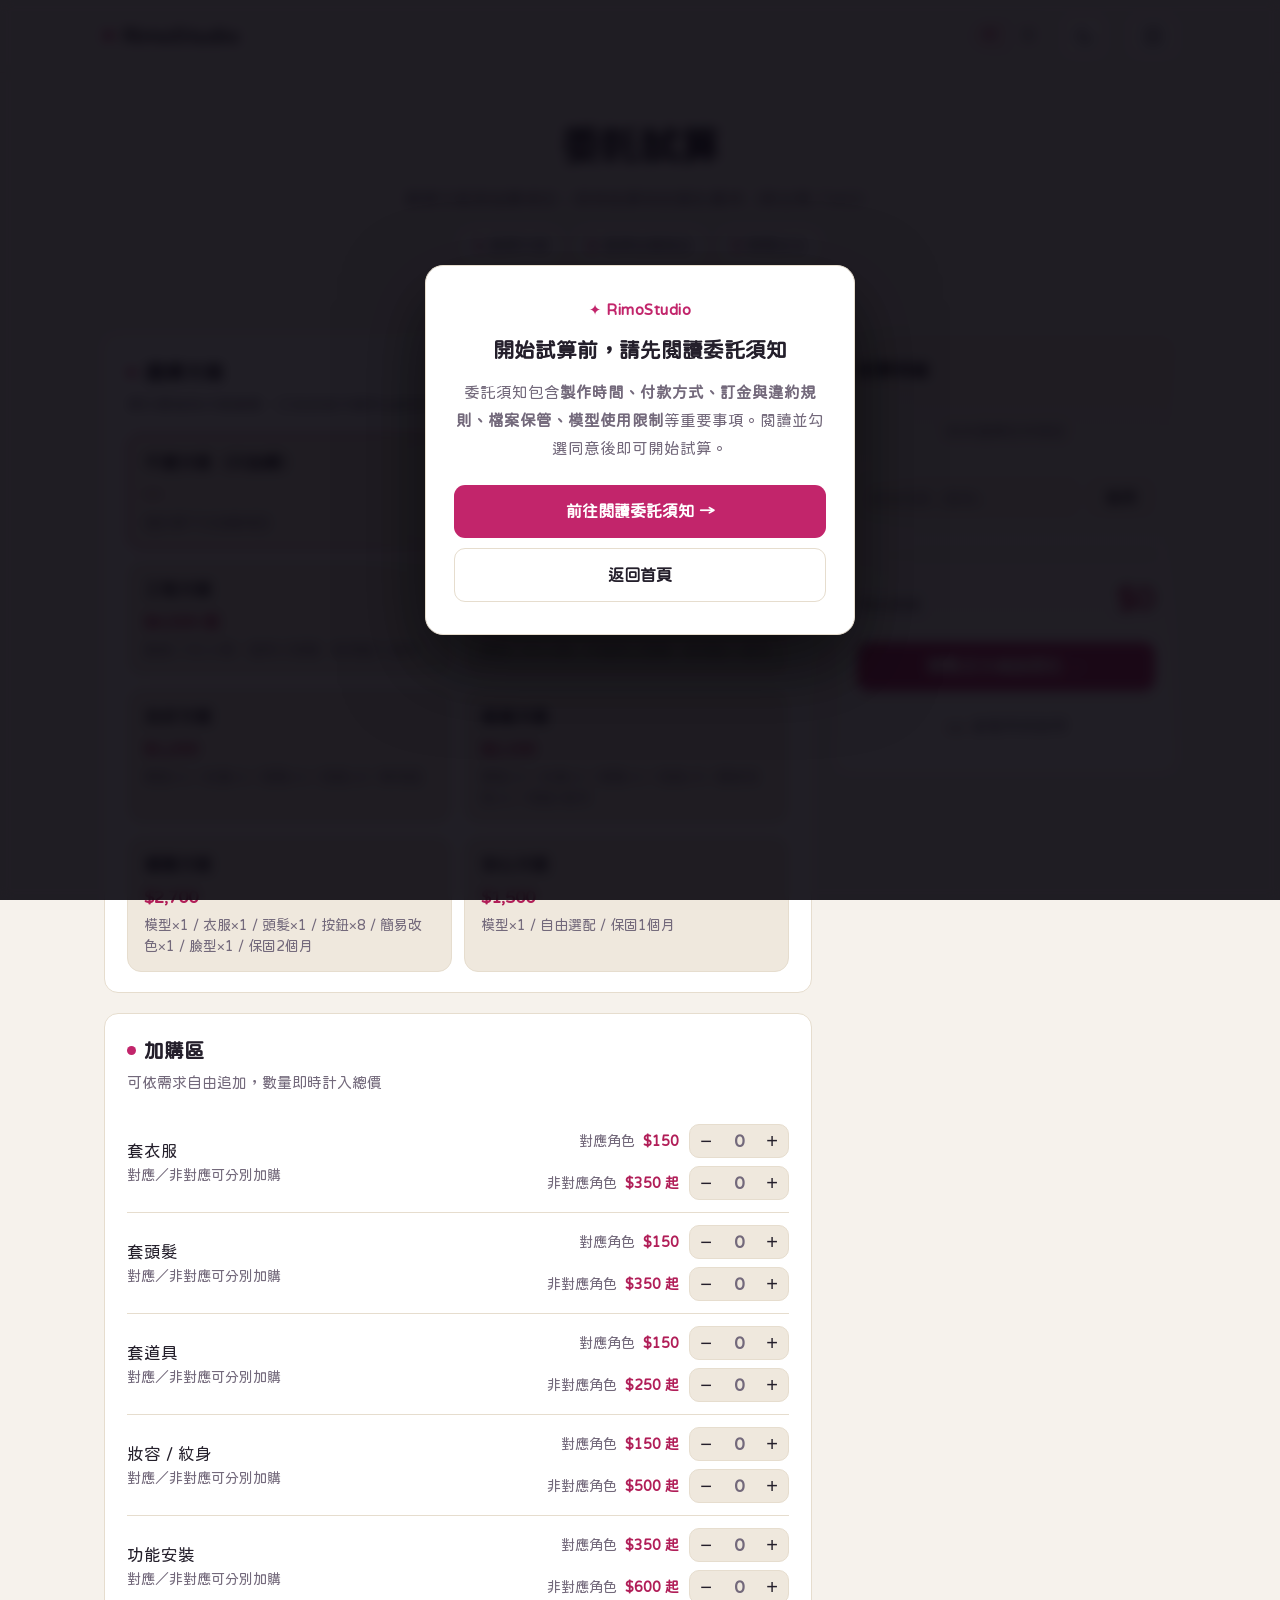
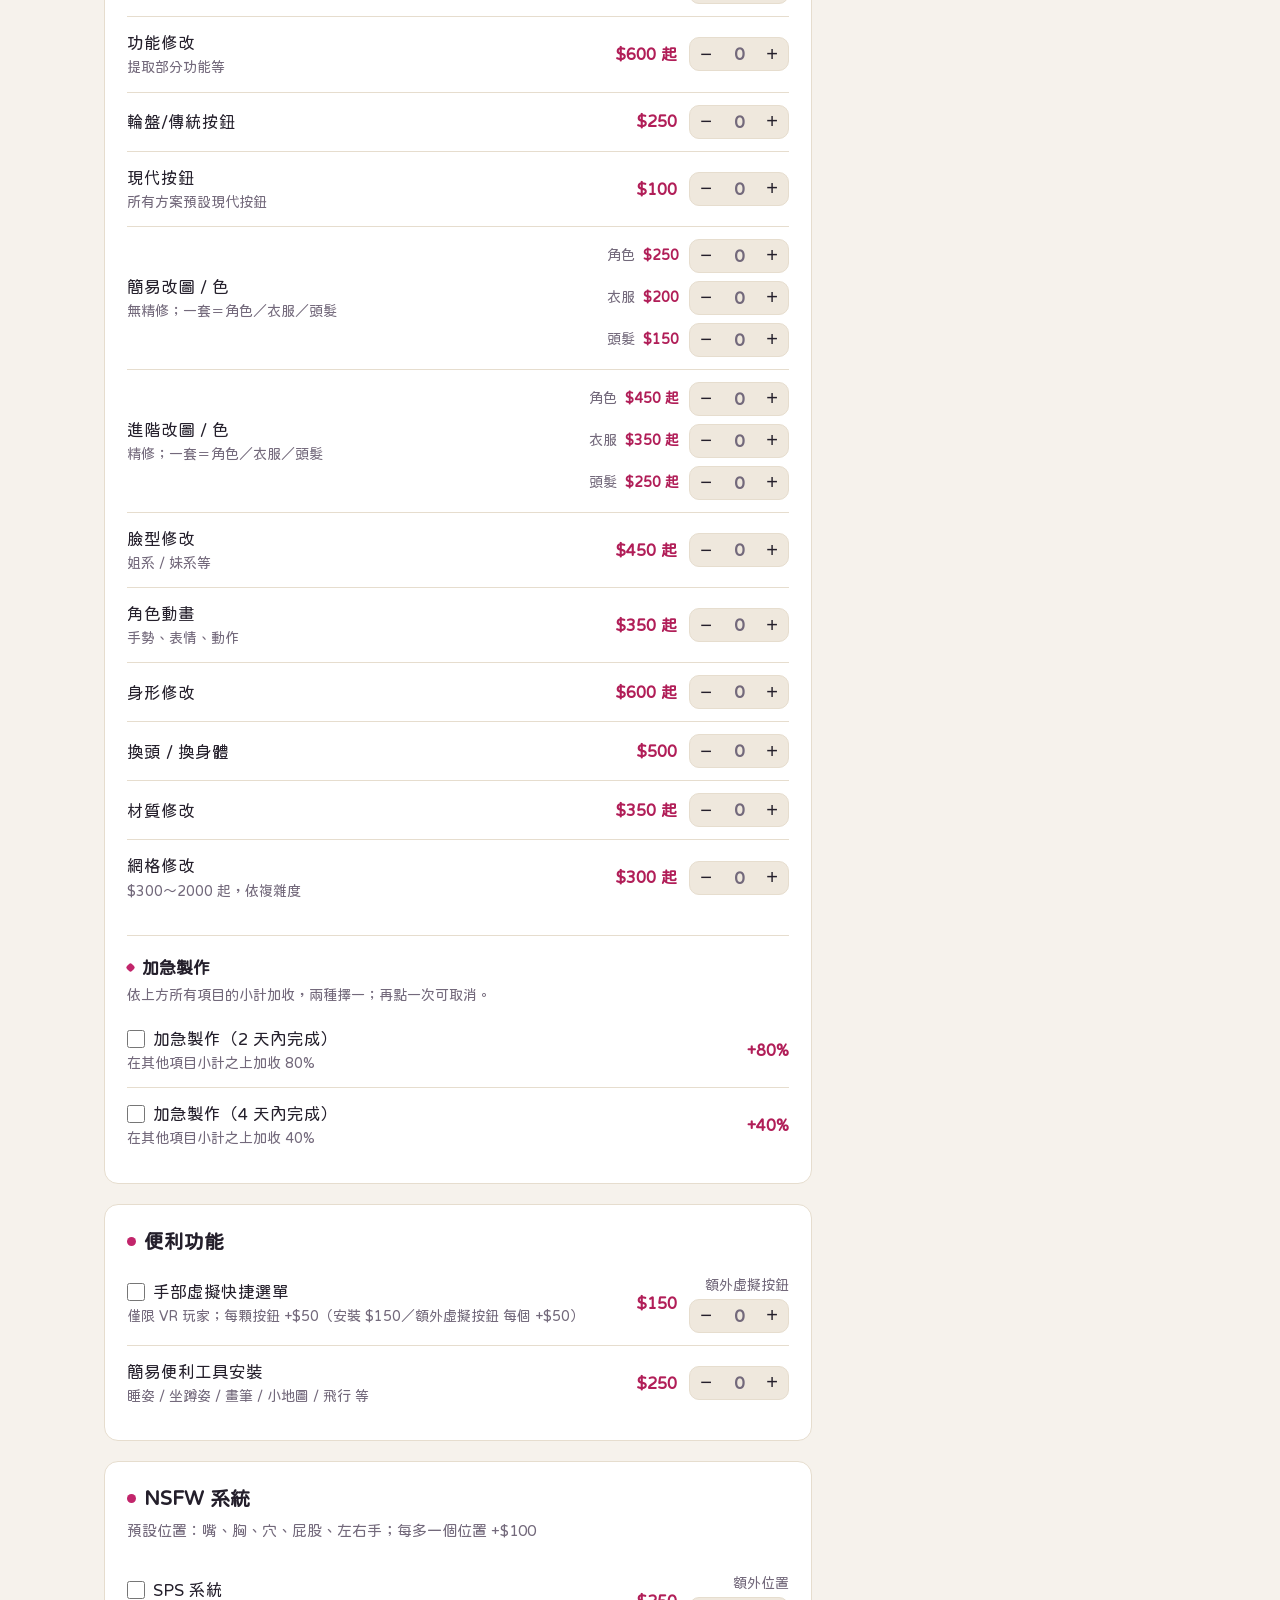
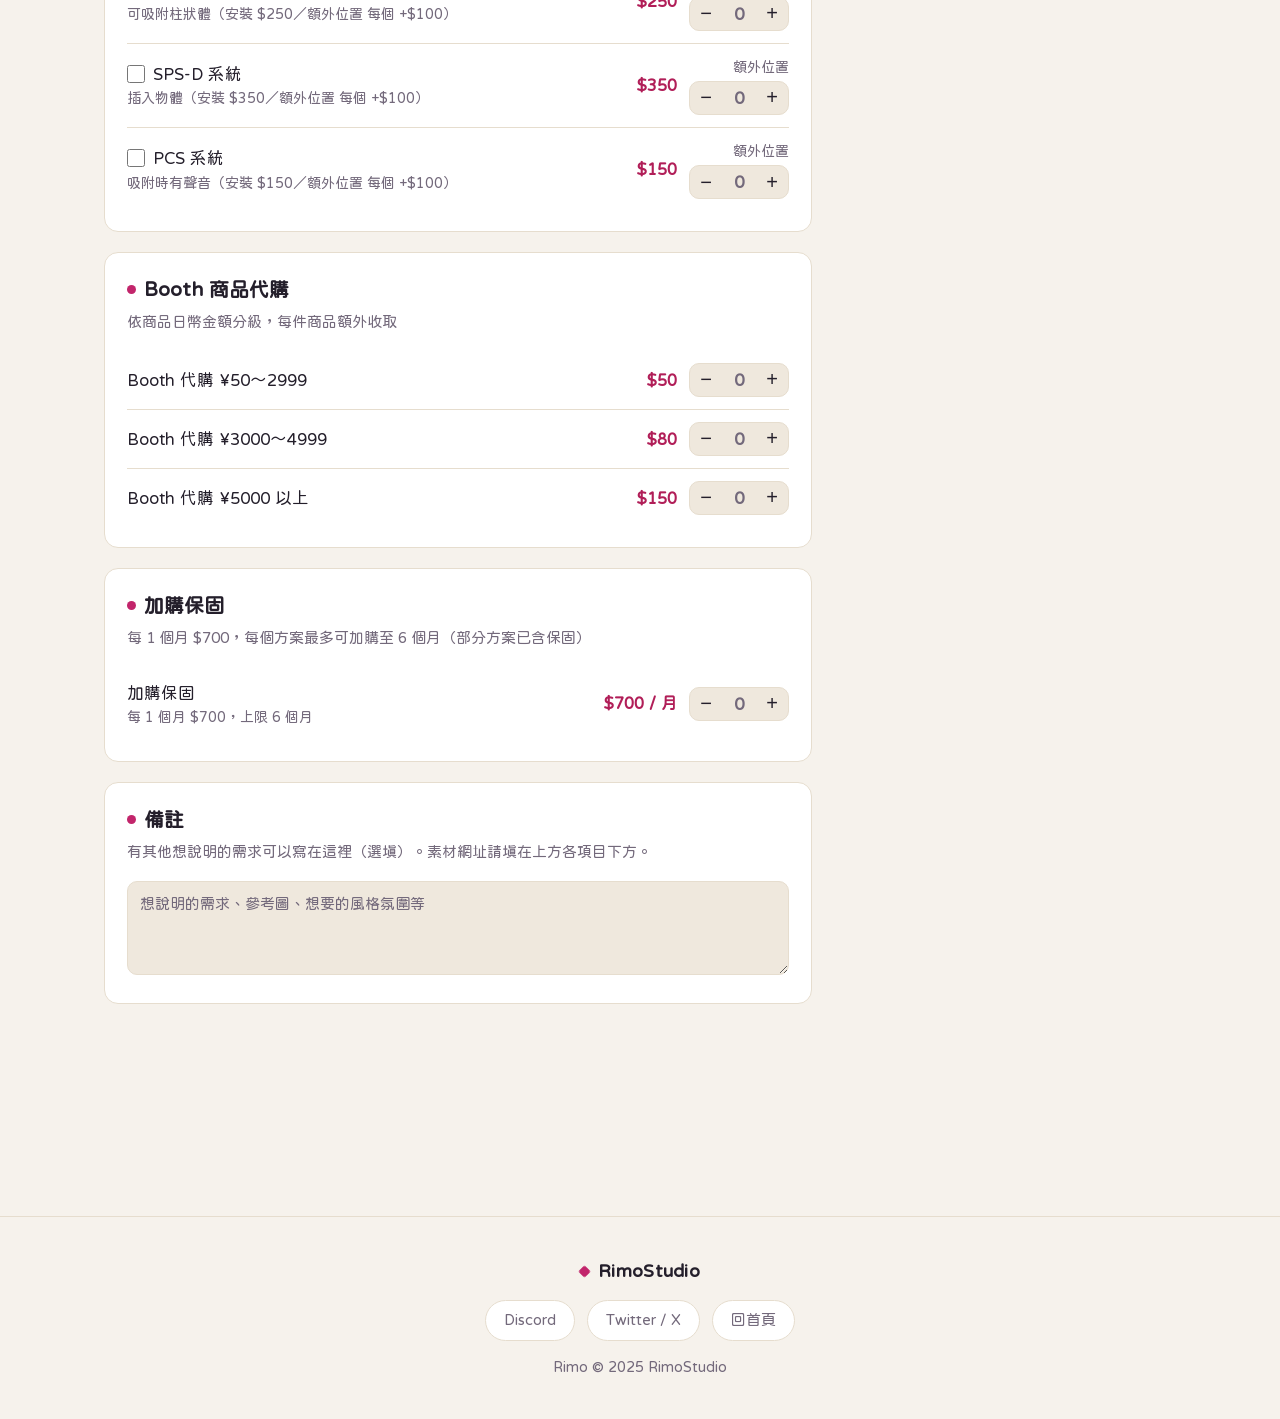
==== commit cbe596af: "V5.1 - 修復顯示Bug - 傳統按鈕 > 輪盤/傳統按鈕" ====
--- a/estimate.html
+++ b/estimate.html
@@ -373,7 +373,7 @@
   {id:'makeup',name:'妝容 / 紋身', price:150, from:true, alt:{name:'非對應角色', price:500, from:true}},
   {id:'func',  name:'功能安裝',    price:350, from:true, alt:{name:'非對應角色', price:600, from:true}},
   {id:'funcmod',name:'功能修改',   price:600, from:true, note:'提取部分功能等'},
-  {id:'btnTrad',name:'傳統按鈕',   price:250},
+  {id:'btnTrad',name:'輪盤/傳統按鈕', price:250},
   {id:'btnMod', name:'現代按鈕',   price:100, note:'所有方案預設現代按鈕'},
   {id:'recolor',name:'簡易改圖 / 色', note:'無精修；一套＝角色／衣服／頭髮', parts:[
     {id:'recolor_char', label:'角色', price:250},
@@ -437,7 +437,7 @@
   // 加購
   '套衣服':'衣装の着せ替え','套頭髮':'髪型の着せ替え','套道具':'小物の装着',
   '妝容 / 紋身':'メイク / タトゥー','功能安裝':'機能導入','功能修改':'機能の修正',
-  '傳統按鈕':'従来ボタン','現代按鈕':'モダンボタン','簡易改圖 / 色':'簡易 画像 / 色替え',
+  '輪盤/傳統按鈕':'ダイヤル/従来ボタン','現代按鈕':'モダンボタン','簡易改圖 / 色':'簡易 画像 / 色替え',
   '進階改圖 / 色':'応用 画像 / 色替え','臉型修改':'顔型修正','角色動畫':'アニメーション',
   '身形修改':'体型修正','換頭 / 換身體':'頭／体の交換','材質修改':'マテリアル修正','網格修改':'メッシュ修正','非對應角色':'非対応キャラ',
   '對應角色':'対応キャラ','提取部分功能等':'一部機能の抽出など','所有方案預設現代按鈕':'全プラン標準でモダンボタン',
@@ -532,7 +532,7 @@
 }
 function subCounterRow(id, name, price, from, note){
   const q = state.qty[id]||0;
-  const priceTxt = '$'+price.toLocaleString()+(from?'<span class="badge">'+t('起')+'</span>':'');
+  const priceTxt = '$'+price.toLocaleString()+(from?' '+t('起'):'');
   return `<div class="row">
       <div class="info"><div class="rname">${name}</div>
         <div class="rnote">${note||''}</div></div>
@@ -694,7 +694,7 @@
   $('#items').innerHTML = lines.length
     ? lines.map(l=> l.incl
         ? `<div class="li incl"><span class="n">${l.name}</span></div>`
-        : `<div class="li"><span class="n">${l.name}${l.from?'<span class="badge">'+t('起')+'</span>':''}</span><span>$${l.amt.toLocaleString()}</span></div>`).join('')
+        : `<div class="li"><span class="n">${l.name}</span><span>$${l.amt.toLocaleString()}${l.from?' '+t('起'):''}</span></div>`).join('')
     : '<div class="empty">'+t('尚未選擇任何項目')+'</div>';
 
   // 折扣
@@ -859,6 +859,6 @@
 </script>
 <!-- 進場動畫（共用） -->
 <script src="assets/app.js?v=4"></script>
-<script src="assets/i18n.js?v=8"></script>
+<script src="assets/i18n.js?v=9"></script>
 </body>
 </html>
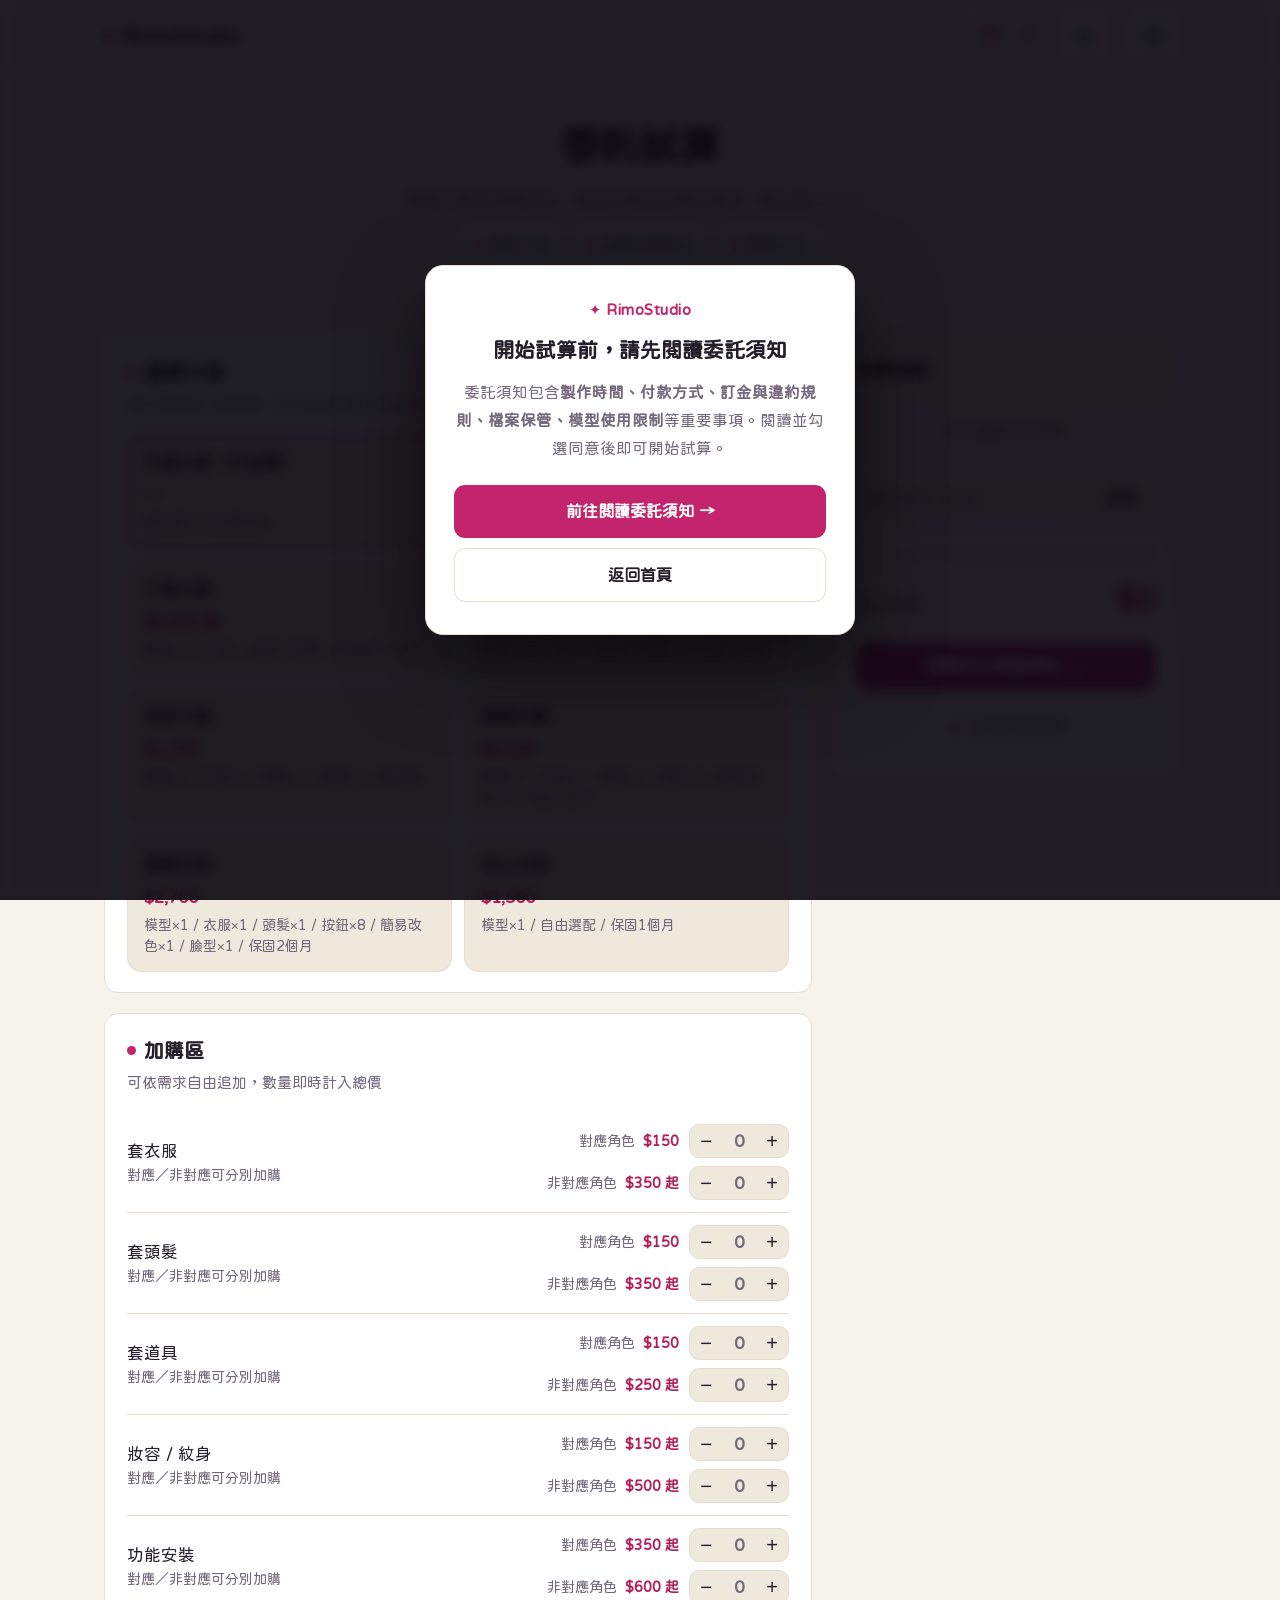
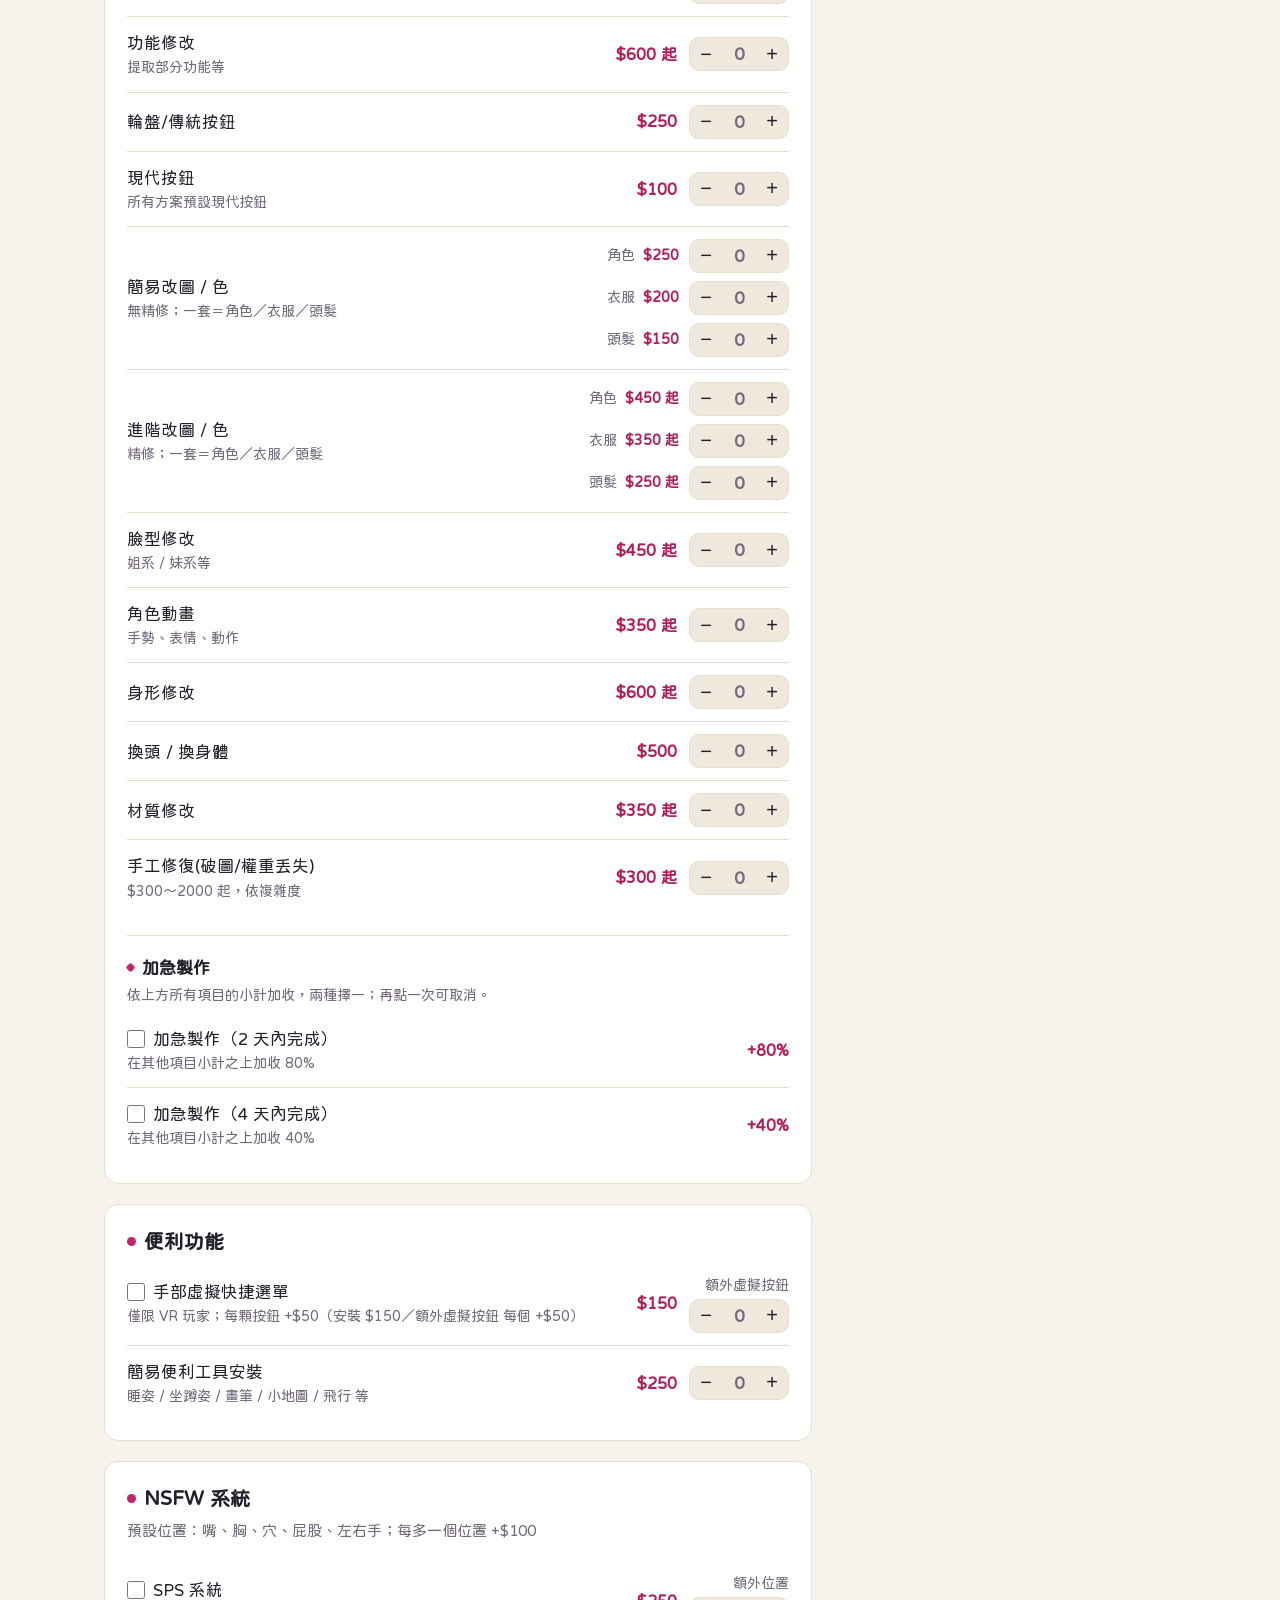
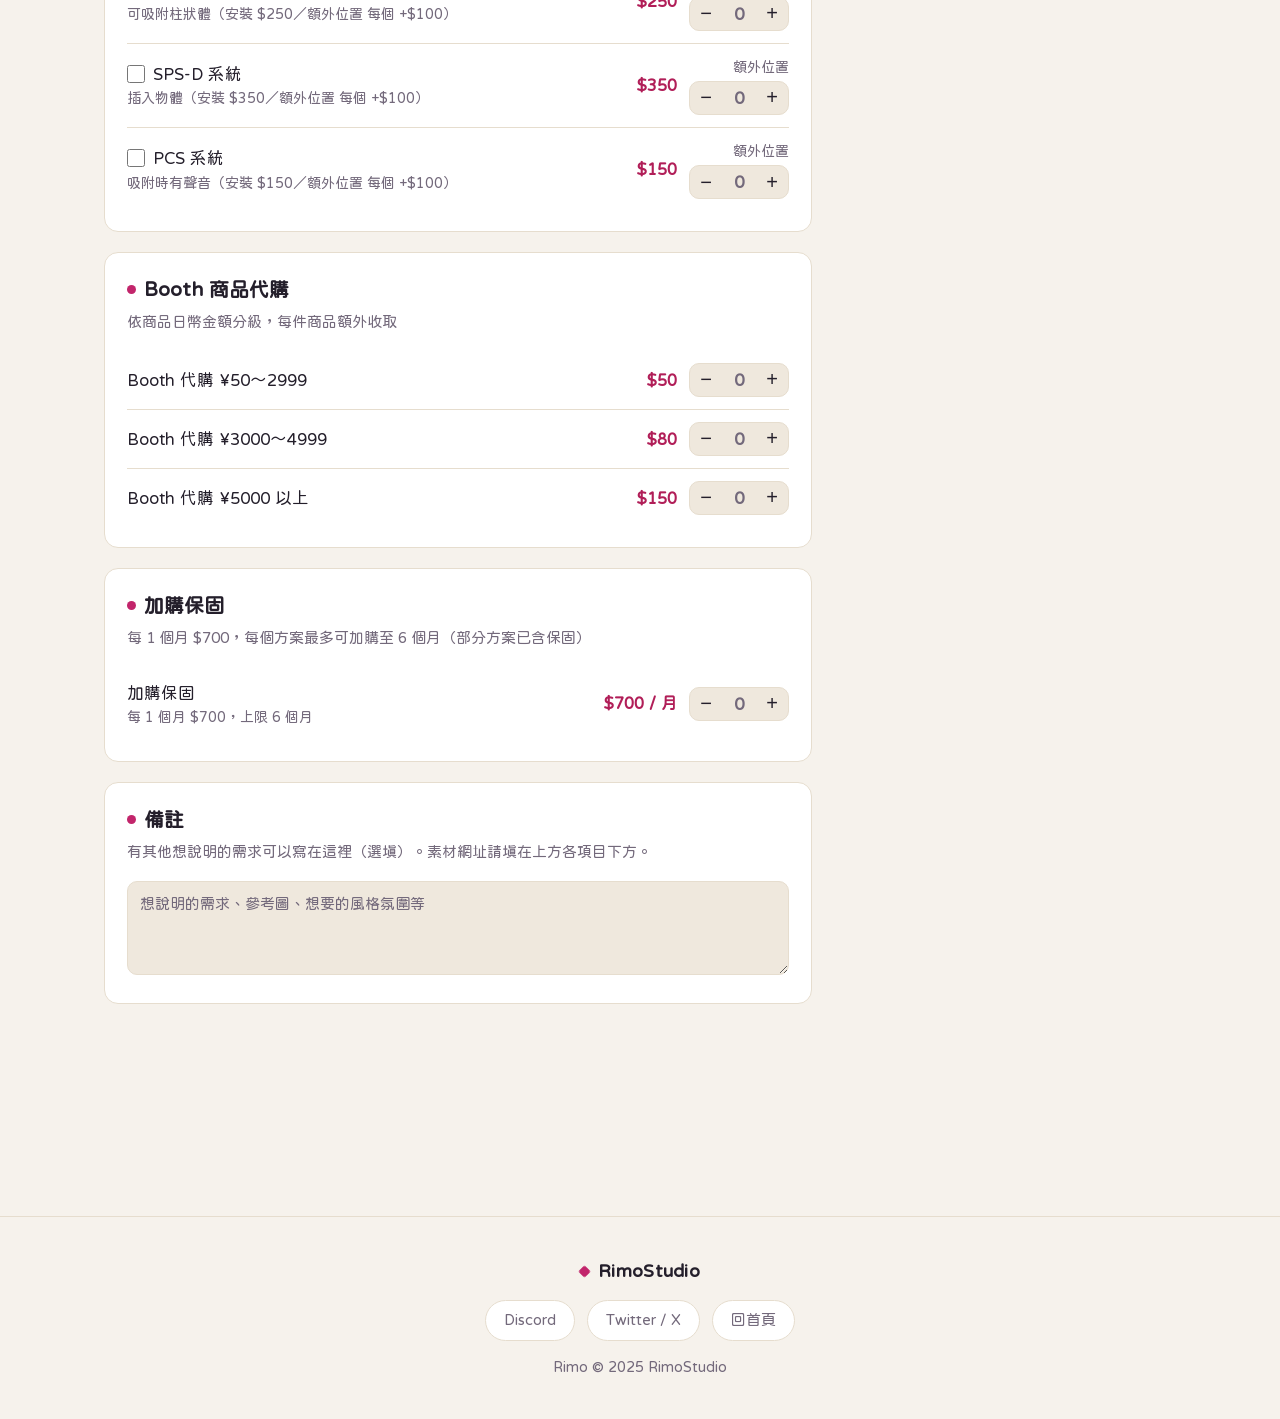
==== commit 9da581c3: "V5.2 - 網格修復名稱變更" ====
--- a/estimate.html
+++ b/estimate.html
@@ -390,7 +390,7 @@
   {id:'body',  name:'身形修改',    price:600, from:true},
   {id:'swap',  name:'換頭 / 換身體', price:500},
   {id:'material',name:'材質修改',  price:350, from:true},
-  {id:'mesh',  name:'網格修改',    price:300, from:true, note:'$300～2000 起，依複雜度'},
+  {id:'mesh',  name:'手工修復(破圖/權重丟失)', price:300, from:true, note:'$300～2000 起，依複雜度'},
 ];
 const UTIL = [
   {id:'handmenu', type:'baseCounter', name:'手部虛擬快捷選單', base:150, per:50,
@@ -439,7 +439,7 @@
   '妝容 / 紋身':'メイク / タトゥー','功能安裝':'機能導入','功能修改':'機能の修正',
   '輪盤/傳統按鈕':'ダイヤル/従来ボタン','現代按鈕':'モダンボタン','簡易改圖 / 色':'簡易 画像 / 色替え',
   '進階改圖 / 色':'応用 画像 / 色替え','臉型修改':'顔型修正','角色動畫':'アニメーション',
-  '身形修改':'体型修正','換頭 / 換身體':'頭／体の交換','材質修改':'マテリアル修正','網格修改':'メッシュ修正','非對應角色':'非対応キャラ',
+  '身形修改':'体型修正','換頭 / 換身體':'頭／体の交換','材質修改':'マテリアル修正','手工修復(破圖/權重丟失)':'手作業修復（テクスチャ破損／ウェイト消失）','非對應角色':'非対応キャラ',
   '對應角色':'対応キャラ','提取部分功能等':'一部機能の抽出など','所有方案預設現代按鈕':'全プラン標準でモダンボタン',
   '無精修':'簡易調整のみ','精修':'細部まで調整','姐系 / 妹系等':'姉系 / 妹系 など',
   '手勢、表情、動作':'ハンドサイン・表情・アクション','$300～2000 起，依複雜度':'$300〜2000〜、複雑さにより変動',
